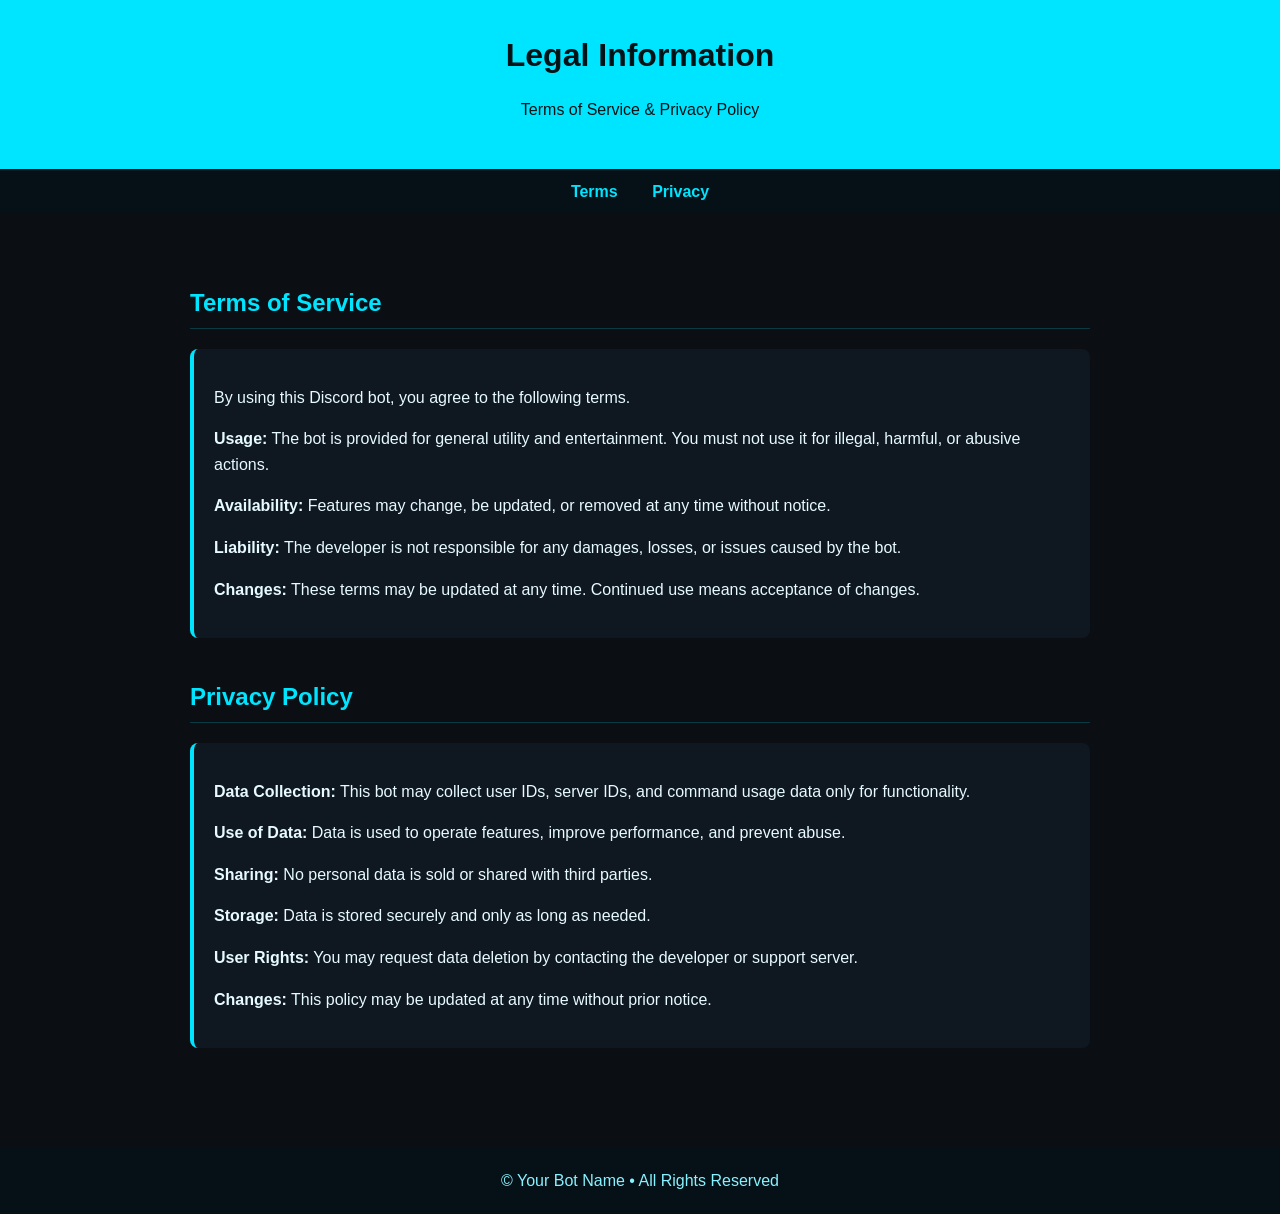
==== index.html @ 65146b90 "Add files via upload" ====
<!DOCTYPE html>
<html lang="en">
<head>
  <meta charset="UTF-8">
  <title>Legal - Terms & Privacy</title>
  <meta name="viewport" content="width=device-width, initial-scale=1.0">

  <style>
    body {
      margin: 0;
      font-family: Arial, sans-serif;
      background: #0b0f14;
      color: #e6faff;
      line-height: 1.6;
    }

    header {
      background: #00e5ff;
      color: #001418;
      padding: 30px 20px;
      text-align: center;
    }

    header h1 {
      margin: 0;
      font-size: 32px;
    }

    nav {
      background: #061017;
      padding: 10px;
      text-align: center;
      position: sticky;
      top: 0;
    }

    nav a {
      color: #00e5ff;
      margin: 0 15px;
      text-decoration: none;
      font-weight: bold;
    }

    nav a:hover {
      color: white;
    }

    .container {
      max-width: 900px;
      margin: auto;
      padding: 30px 20px;
    }

    h2 {
      color: #00e5ff;
      border-bottom: 1px solid #00e5ff33;
      padding-bottom: 5px;
      margin-top: 40px;
    }

    section {
      margin-bottom: 30px;
    }

    footer {
      text-align: center;
      padding: 20px;
      background: #061017;
      color: #88f3ff;
      margin-top: 40px;
    }

    .card {
      background: #0f1720;
      padding: 20px;
      border-left: 4px solid #00e5ff;
      border-radius: 8px;
    }
  </style>
</head>

<body>

<header>
  <h1>Legal Information</h1>
  <p>Terms of Service & Privacy Policy</p>
</header>

<nav>
  <a href="#terms">Terms</a>
  <a href="#privacy">Privacy</a>
</nav>

<div class="container">

  <section id="terms">
    <h2>Terms of Service</h2>
    <div class="card">
      <p>By using this Discord bot, you agree to the following terms.</p>

      <p><strong>Usage:</strong> The bot is provided for general utility and entertainment. You must not use it for illegal, harmful, or abusive actions.</p>

      <p><strong>Availability:</strong> Features may change, be updated, or removed at any time without notice.</p>

      <p><strong>Liability:</strong> The developer is not responsible for any damages, losses, or issues caused by the bot.</p>

      <p><strong>Changes:</strong> These terms may be updated at any time. Continued use means acceptance of changes.</p>
    </div>
  </section>

  <section id="privacy">
    <h2>Privacy Policy</h2>
    <div class="card">
      <p><strong>Data Collection:</strong> This bot may collect user IDs, server IDs, and command usage data only for functionality.</p>

      <p><strong>Use of Data:</strong> Data is used to operate features, improve performance, and prevent abuse.</p>

      <p><strong>Sharing:</strong> No personal data is sold or shared with third parties.</p>

      <p><strong>Storage:</strong> Data is stored securely and only as long as needed.</p>

      <p><strong>User Rights:</strong> You may request data deletion by contacting the developer or support server.</p>

      <p><strong>Changes:</strong> This policy may be updated at any time without prior notice.</p>
    </div>
  </section>

</div>

<footer>
  © Your Bot Name • All Rights Reserved
</footer>

</body>
</html>
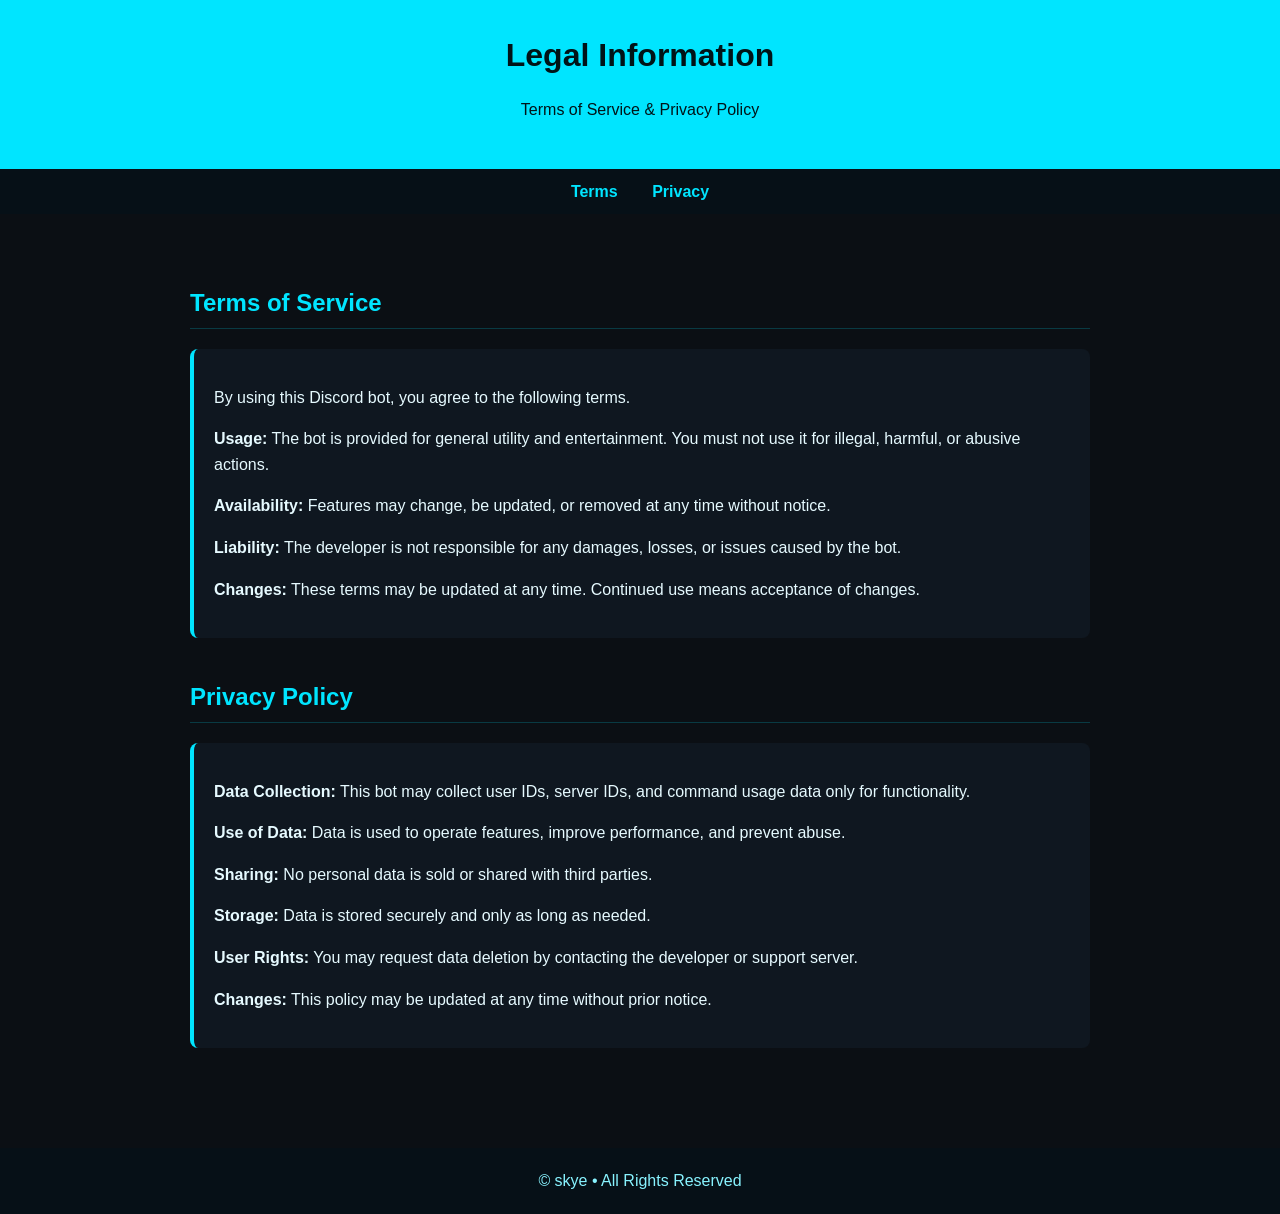
==== commit 5107f71e: "Update index.html" ====
--- a/index.html
+++ b/index.html
@@ -128,8 +128,8 @@
 </div>
 
 <footer>
-  © Your Bot Name • All Rights Reserved
+  © skye • All Rights Reserved
 </footer>
 
 </body>
-</html>+</html>
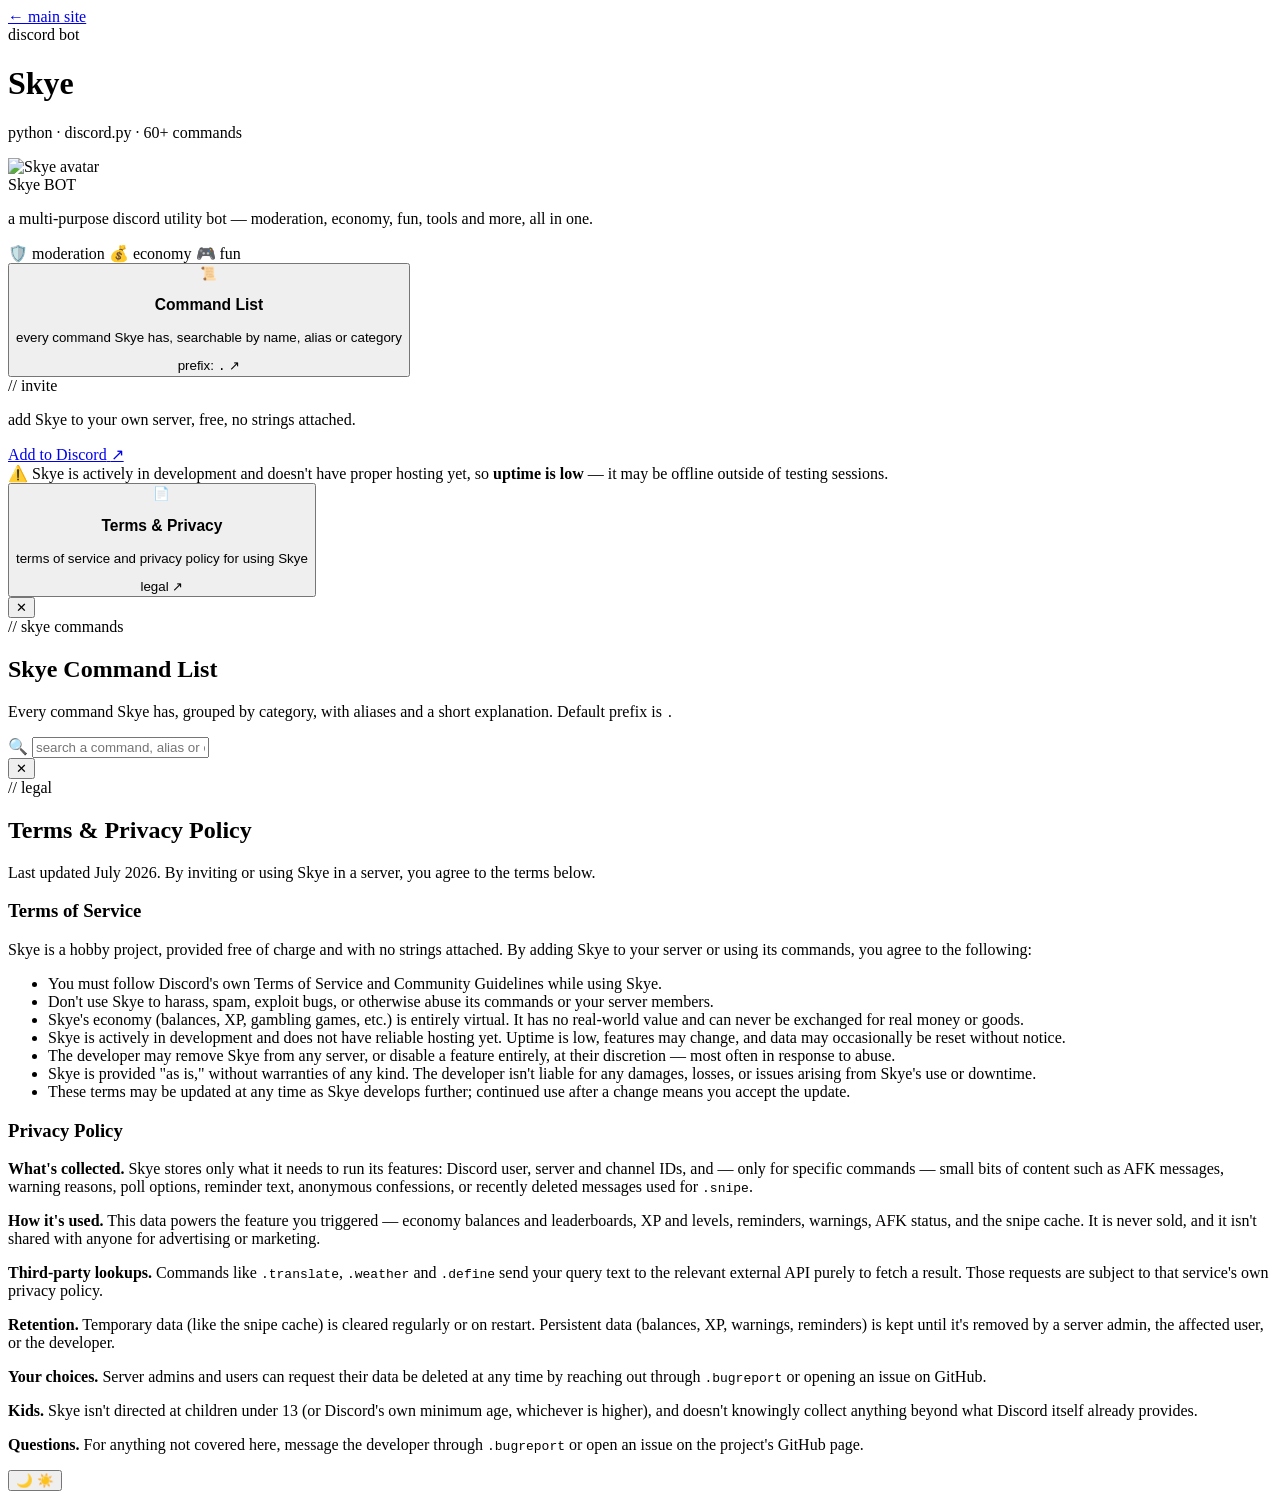
==== commit 3f5c197c: "Update index.html" ====
--- a/index.html
+++ b/index.html
@@ -1,135 +1,193 @@
 <!DOCTYPE html>
 <html lang="en">
 <head>
-  <meta charset="UTF-8">
-  <title>Legal - Terms & Privacy</title>
-  <meta name="viewport" content="width=device-width, initial-scale=1.0">
+  <meta charset="UTF-8" />
+  <meta name="viewport" content="width=device-width, initial-scale=1.0" />
+  <title>Skye — Discord Bot</title>
+  <meta name="description" content="Skye, a discord.py utility bot with 60+ commands." />
+  <link rel="icon" type="image/x-icon" href="assets/favicon.ico" />
+  <link rel="preconnect" href="https://fonts.googleapis.com" />
+  <link rel="preconnect" href="https://fonts.gstatic.com" crossorigin />
+  <link href="https://fonts.googleapis.com/css2?family=Inter:wght@300;400;500;600;700&family=Fira+Code:wght@400;500&display=swap" rel="stylesheet" />
+  <link rel="stylesheet" href="style.css?v=2" />
+  <script>
+    (function () {
+      var saved = localStorage.getItem('jdkcube-theme');
+      if (saved === 'light') document.documentElement.setAttribute('data-theme', 'light');
+    })();
+  </script>
+</head>
+<body class="dashboard-body skye-body">
 
-  <style>
-    body {
-      margin: 0;
-      font-family: Arial, sans-serif;
-      background: #0b0f14;
-      color: #e6faff;
-      line-height: 1.6;
-    }
+  <div class="dash-bg-grid"></div>
+  <div class="dash-glow"></div>
 
-    header {
-      background: #00e5ff;
-      color: #001418;
-      padding: 30px 20px;
-      text-align: center;
-    }
+  <main class="dashboard skye-dashboard">
 
-    header h1 {
-      margin: 0;
-      font-size: 32px;
-    }
+    <a class="skye-back" href="https://judokacube.github.io">← main site</a>
 
-    nav {
-      background: #061017;
-      padding: 10px;
-      text-align: center;
-      position: sticky;
-      top: 0;
-    }
+    <header class="dash-hero fade-in">
+      <span class="dash-eyebrow">discord bot</span>
+      <h1 class="dash-title">Skye</h1>
+      <p class="dash-desc">python · discord.py · 60+ commands</p>
+    </header>
 
-    nav a {
-      color: #00e5ff;
-      margin: 0 15px;
-      text-decoration: none;
-      font-weight: bold;
-    }
+    <div class="skye-tile-grid">
 
-    nav a:hover {
-      color: white;
-    }
+      <!-- COMMAND LIST TILE -->
+      <!-- BOT MINI PROFILE TILE -->
+      <section class="tile skye-tile-profile" aria-label="Skye bot profile">
+        <div class="tile-spotlight" aria-hidden="true"></div>
 
-    .container {
-      max-width: 900px;
-      margin: auto;
-      padding: 30px 20px;
-    }
+        <div class="skye-profile-banner"></div>
 
-    h2 {
-      color: #00e5ff;
-      border-bottom: 1px solid #00e5ff33;
-      padding-bottom: 5px;
-      margin-top: 40px;
-    }
+        <div class="skye-profile-avatar-row">
+          <div class="skye-profile-avatar-wrap">
+            <div class="skye-profile-avatar">
+              <img src="assets/skyepfp.jpeg" alt="Skye avatar" class="skye-profile-avatar-img" />
+            </div>
+            <span class="skye-profile-status" title="uptime is low — usually offline"></span>
+          </div>
+        </div>
 
-    section {
-      margin-bottom: 30px;
-    }
+        <div class="skye-profile-body">
+          <div class="skye-profile-names">
+            <span class="skye-profile-name">Skye</span>
+            <span class="skye-profile-tag">BOT</span>
+          </div>
+          <p class="skye-profile-bio">a multi-purpose discord utility bot — moderation, economy, fun, tools and more, all in one.</p>
+          <div class="skye-profile-chips">
+            <span class="skye-profile-chip">🛡️ moderation</span>
+            <span class="skye-profile-chip">💰 economy</span>
+            <span class="skye-profile-chip">🎮 fun</span>
+          </div>
+        </div>
+      </section>
 
-    footer {
-      text-align: center;
-      padding: 20px;
-      background: #061017;
-      color: #88f3ff;
-      margin-top: 40px;
-    }
+      <!-- COMMAND LIST TILE -->
+      <button class="tile skye-tile-commands" id="openCommands" aria-haspopup="dialog">
+        <div class="tile-spotlight" aria-hidden="true"></div>
+        <div class="skye-commands-icon">📜</div>
+        <h3 class="skye-commands-title">Command List</h3>
+        <p class="skye-commands-desc">every command Skye has, searchable by name, alias or category</p>
+        <span class="skye-commands-badge">prefix: <code>.</code></span>
+        <span class="tile-launch-arrow skye-commands-arrow">↗</span>
+      </button>
 
-    .card {
-      background: #0f1720;
-      padding: 20px;
-      border-left: 4px solid #00e5ff;
-      border-radius: 8px;
-    }
-  </style>
-</head>
+      <!-- INVITE TILE -->
+      <section class="tile skye-tile-invite" aria-label="Invite Skye to your server">
+        <div class="tile-spotlight" aria-hidden="true"></div>
 
-<body>
+        <div class="tile-head">
+          <span class="tile-label">// invite</span>
+        </div>
 
-<header>
-  <h1>Legal Information</h1>
-  <p>Terms of Service & Privacy Policy</p>
-</header>
+        <p class="skye-invite-text">add Skye to your own server, free, no strings attached.</p>
 
-<nav>
-  <a href="#terms">Terms</a>
-  <a href="#privacy">Privacy</a>
-</nav>
+        <a
+          class="skye-invite-btn"
+          href="https://discord.com/oauth2/authorize?client_id=1513500353658617926&permissions=8&integration_type=0&scope=bot+applications.commands"
+          target="_blank"
+          rel="noopener noreferrer"
+        >
+          <span>Add to Discord</span>
+          <span class="skye-invite-btn-arrow">↗</span>
+        </a>
 
-<div class="container">
+        <div class="skye-disclaimer">
+          ⚠️ Skye is actively in development and doesn't have proper hosting yet, so <b>uptime is low</b> — it may be offline outside of testing sessions.
+        </div>
+      </section>
 
-  <section id="terms">
-    <h2>Terms of Service</h2>
-    <div class="card">
-      <p>By using this Discord bot, you agree to the following terms.</p>
+      <!-- TERMS & PRIVACY TILE -->
+      <button class="tile skye-tile-terms" id="openTerms" aria-haspopup="dialog">
+        <div class="tile-spotlight" aria-hidden="true"></div>
+        <div class="skye-commands-icon">📄</div>
+        <h3 class="skye-commands-title">Terms &amp; Privacy</h3>
+        <p class="skye-commands-desc">terms of service and privacy policy for using Skye</p>
+        <span class="skye-commands-badge">legal</span>
+        <span class="tile-launch-arrow skye-commands-arrow">↗</span>
+      </button>
 
-      <p><strong>Usage:</strong> The bot is provided for general utility and entertainment. You must not use it for illegal, harmful, or abusive actions.</p>
+    </div>
+  </main>
 
-      <p><strong>Availability:</strong> Features may change, be updated, or removed at any time without notice.</p>
+  <!-- ░░ COMMANDS MODAL ░░ -->
+  <div class="modal-overlay" id="commandsModal" role="dialog" aria-modal="true" aria-label="Skye command list">
+    <div class="modal-box book-modal-box">
+      <button class="modal-close" id="closeCommands" aria-label="Close command list">✕</button>
 
-      <p><strong>Liability:</strong> The developer is not responsible for any damages, losses, or issues caused by the bot.</p>
+      <div class="book-modal-card">
+        <div class="book-modal-label">// skye commands</div>
+        <h2 class="book-modal-title">Skye Command List</h2>
+        <p class="book-modal-sub">Every command Skye has, grouped by category, with aliases and a short explanation. Default prefix is <code>.</code></p>
 
-      <p><strong>Changes:</strong> These terms may be updated at any time. Continued use means acceptance of changes.</p>
+        <div class="book-search-row">
+          <span class="book-search-icon">🔍</span>
+          <input
+            type="text"
+            id="commandsSearch"
+            class="book-search-input"
+            placeholder="search a command, alias or category…"
+            autocomplete="off"
+            spellcheck="false"
+          />
+          <span class="book-search-count" id="commandsCount"></span>
+        </div>
+
+        <div class="book-list" id="commandsList"></div>
+      </div>
     </div>
-  </section>
+  </div>
 
-  <section id="privacy">
-    <h2>Privacy Policy</h2>
-    <div class="card">
-      <p><strong>Data Collection:</strong> This bot may collect user IDs, server IDs, and command usage data only for functionality.</p>
+  <!-- ░░ TERMS & PRIVACY MODAL ░░ -->
+  <div class="modal-overlay" id="termsModal" role="dialog" aria-modal="true" aria-label="Terms of service and privacy policy">
+    <div class="modal-box book-modal-box">
+      <button class="modal-close" id="closeTerms" aria-label="Close terms and privacy">✕</button>
 
-      <p><strong>Use of Data:</strong> Data is used to operate features, improve performance, and prevent abuse.</p>
+      <div class="book-modal-card skye-legal-card">
+        <div class="book-modal-label">// legal</div>
+        <h2 class="book-modal-title">Terms &amp; Privacy Policy</h2>
+        <p class="book-modal-sub">Last updated July 2026. By inviting or using Skye in a server, you agree to the terms below.</p>
 
-      <p><strong>Sharing:</strong> No personal data is sold or shared with third parties.</p>
+        <div class="skye-legal-scroll">
 
-      <p><strong>Storage:</strong> Data is stored securely and only as long as needed.</p>
+          <section class="skye-legal-section">
+            <h3>Terms of Service</h3>
+            <p>Skye is a hobby project, provided free of charge and with no strings attached. By adding Skye to your server or using its commands, you agree to the following:</p>
+            <ul>
+              <li>You must follow Discord's own Terms of Service and Community Guidelines while using Skye.</li>
+              <li>Don't use Skye to harass, spam, exploit bugs, or otherwise abuse its commands or your server members.</li>
+              <li>Skye's economy (balances, XP, gambling games, etc.) is entirely virtual. It has no real-world value and can never be exchanged for real money or goods.</li>
+              <li>Skye is actively in development and does not have reliable hosting yet. Uptime is low, features may change, and data may occasionally be reset without notice.</li>
+              <li>The developer may remove Skye from any server, or disable a feature entirely, at their discretion — most often in response to abuse.</li>
+              <li>Skye is provided "as is," without warranties of any kind. The developer isn't liable for any damages, losses, or issues arising from Skye's use or downtime.</li>
+              <li>These terms may be updated at any time as Skye develops further; continued use after a change means you accept the update.</li>
+            </ul>
+          </section>
 
-      <p><strong>User Rights:</strong> You may request data deletion by contacting the developer or support server.</p>
+          <section class="skye-legal-section">
+            <h3>Privacy Policy</h3>
+            <p><b>What's collected.</b> Skye stores only what it needs to run its features: Discord user, server and channel IDs, and — only for specific commands — small bits of content such as AFK messages, warning reasons, poll options, reminder text, anonymous confessions, or recently deleted messages used for <code>.snipe</code>.</p>
+            <p><b>How it's used.</b> This data powers the feature you triggered — economy balances and leaderboards, XP and levels, reminders, warnings, AFK status, and the snipe cache. It is never sold, and it isn't shared with anyone for advertising or marketing.</p>
+            <p><b>Third-party lookups.</b> Commands like <code>.translate</code>, <code>.weather</code> and <code>.define</code> send your query text to the relevant external API purely to fetch a result. Those requests are subject to that service's own privacy policy.</p>
+            <p><b>Retention.</b> Temporary data (like the snipe cache) is cleared regularly or on restart. Persistent data (balances, XP, warnings, reminders) is kept until it's removed by a server admin, the affected user, or the developer.</p>
+            <p><b>Your choices.</b> Server admins and users can request their data be deleted at any time by reaching out through <code>.bugreport</code> or opening an issue on GitHub.</p>
+            <p><b>Kids.</b> Skye isn't directed at children under 13 (or Discord's own minimum age, whichever is higher), and doesn't knowingly collect anything beyond what Discord itself already provides.</p>
+            <p><b>Questions.</b> For anything not covered here, message the developer through <code>.bugreport</code> or open an issue on the project's GitHub page.</p>
+          </section>
 
-      <p><strong>Changes:</strong> This policy may be updated at any time without prior notice.</p>
+        </div>
+      </div>
     </div>
-  </section>
+  </div>
 
-</div>
+  <!-- ░░ THEME TOGGLE ░░ -->
+  <button class="theme-toggle" id="themeToggle" aria-label="Toggle light / dark mode">
+    <span class="theme-icon theme-icon-moon">🌙</span>
+    <span class="theme-icon theme-icon-sun">☀️</span>
+  </button>
 
-<footer>
-  © skye • All Rights Reserved
-</footer>
-
+  <script src="script.js?v=2"></script>
 </body>
 </html>
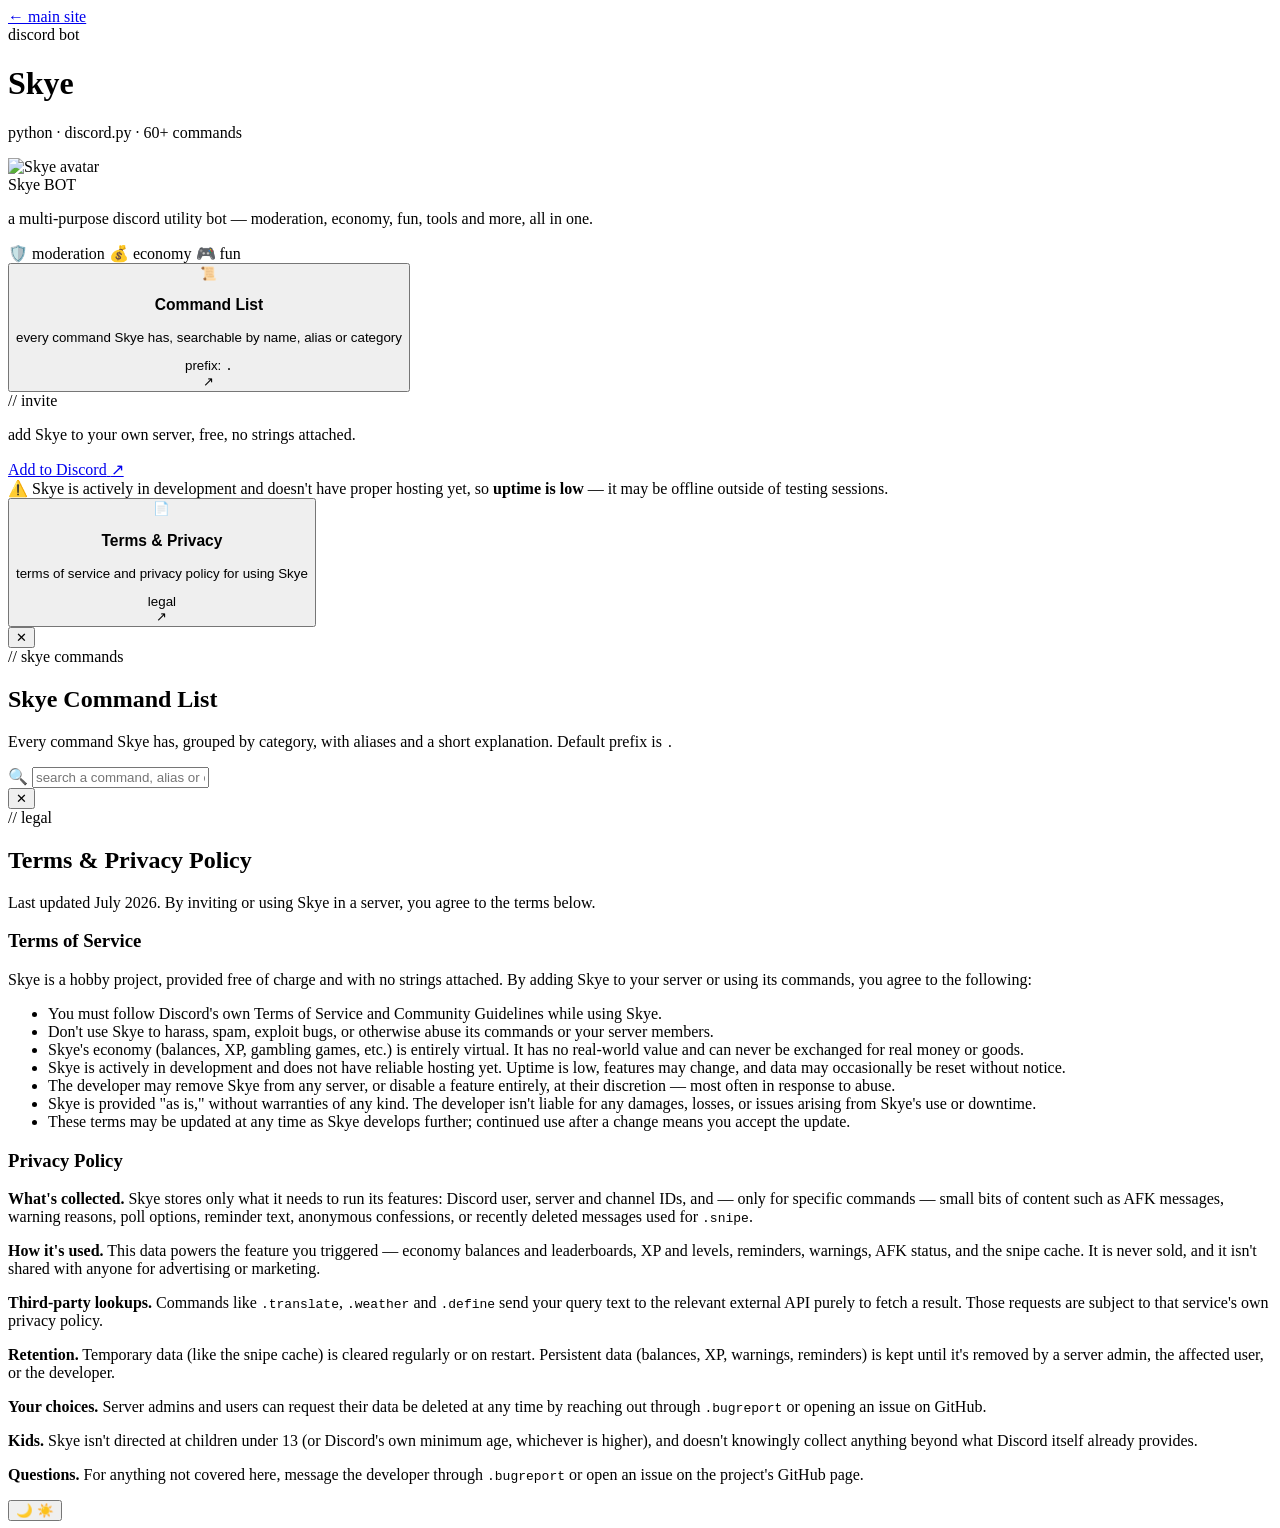
==== commit d67fea2d: "Update index.html" ====
--- a/index.html
+++ b/index.html
@@ -68,9 +68,11 @@
       <button class="tile skye-tile-commands" id="openCommands" aria-haspopup="dialog">
         <div class="tile-spotlight" aria-hidden="true"></div>
         <div class="skye-commands-icon">📜</div>
-        <h3 class="skye-commands-title">Command List</h3>
-        <p class="skye-commands-desc">every command Skye has, searchable by name, alias or category</p>
-        <span class="skye-commands-badge">prefix: <code>.</code></span>
+        <div class="skye-commands-text">
+          <h3 class="skye-commands-title">Command List</h3>
+          <p class="skye-commands-desc">every command Skye has, searchable by name, alias or category</p>
+          <span class="skye-commands-badge">prefix: <code>.</code></span>
+        </div>
         <span class="tile-launch-arrow skye-commands-arrow">↗</span>
       </button>
 
@@ -103,9 +105,11 @@
       <button class="tile skye-tile-terms" id="openTerms" aria-haspopup="dialog">
         <div class="tile-spotlight" aria-hidden="true"></div>
         <div class="skye-commands-icon">📄</div>
-        <h3 class="skye-commands-title">Terms &amp; Privacy</h3>
-        <p class="skye-commands-desc">terms of service and privacy policy for using Skye</p>
-        <span class="skye-commands-badge">legal</span>
+        <div class="skye-commands-text">
+          <h3 class="skye-commands-title">Terms &amp; Privacy</h3>
+          <p class="skye-commands-desc">terms of service and privacy policy for using Skye</p>
+          <span class="skye-commands-badge">legal</span>
+        </div>
         <span class="tile-launch-arrow skye-commands-arrow">↗</span>
       </button>
 
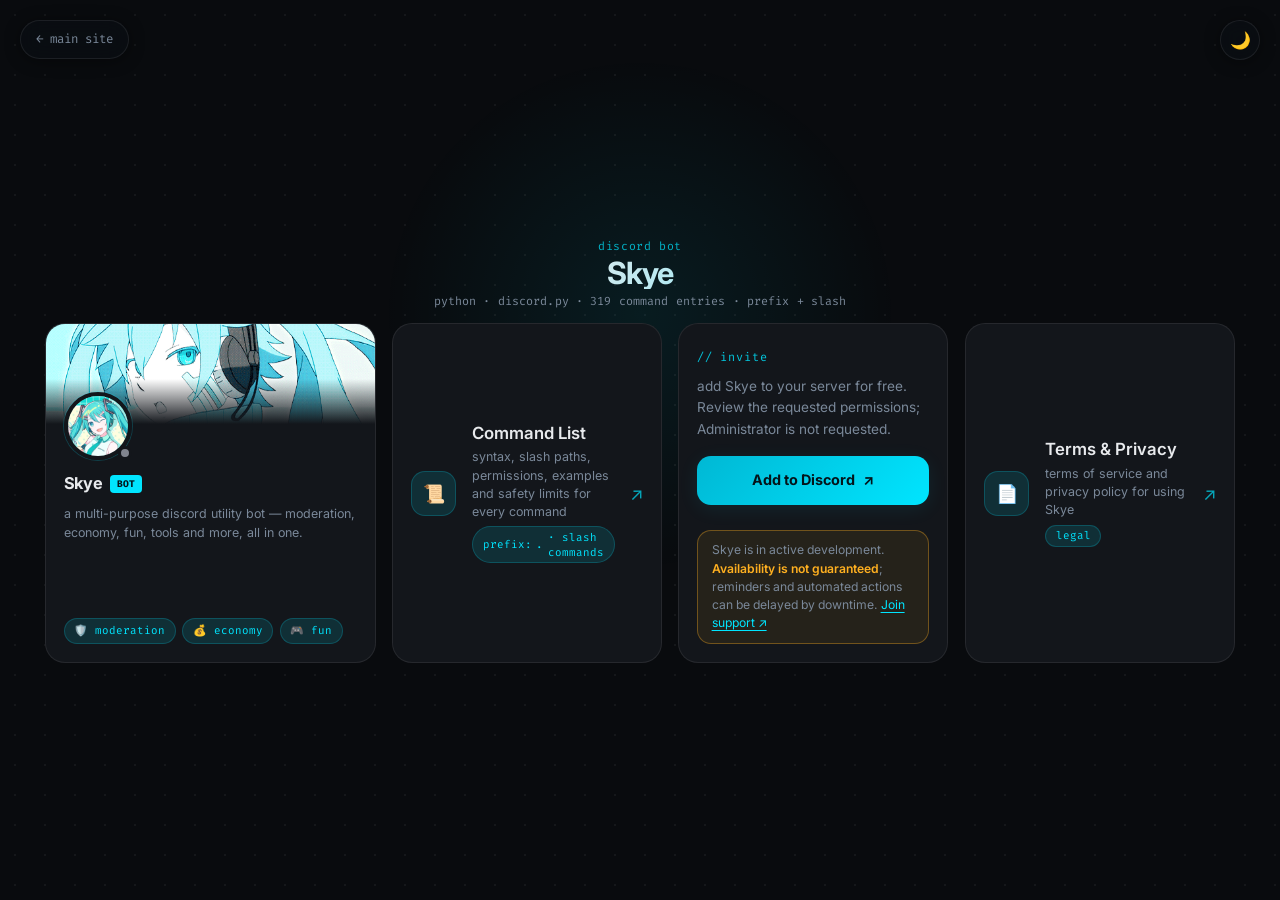
==== commit b5f41642: "skye 2.0" ====
--- a/index.html
+++ b/index.html
@@ -4,16 +4,18 @@
   <meta charset="UTF-8" />
   <meta name="viewport" content="width=device-width, initial-scale=1.0" />
   <title>Skye — Discord Bot</title>
-  <meta name="description" content="Skye, a discord.py utility bot with 60+ commands." />
+  <meta name="description" content="Skye Discord bot: 319 command entries, complete prefix and slash documentation, setup guides, terms and privacy." />
   <link rel="icon" type="image/x-icon" href="assets/favicon.ico" />
   <link rel="preconnect" href="https://fonts.googleapis.com" />
   <link rel="preconnect" href="https://fonts.gstatic.com" crossorigin />
   <link href="https://fonts.googleapis.com/css2?family=Inter:wght@300;400;500;600;700&family=Fira+Code:wght@400;500&display=swap" rel="stylesheet" />
-  <link rel="stylesheet" href="style.css?v=2" />
+  <link rel="stylesheet" href="style.css?v=3" />
   <script>
     (function () {
-      var saved = localStorage.getItem('jdkcube-theme');
-      if (saved === 'light') document.documentElement.setAttribute('data-theme', 'light');
+      try {
+        var saved = localStorage.getItem('jdkcube-theme');
+        if (saved === 'light') document.documentElement.setAttribute('data-theme', 'light');
+      } catch (_) { /* Storage can be disabled; the default theme still works. */ }
     })();
   </script>
 </head>
@@ -29,7 +31,7 @@
     <header class="dash-hero fade-in">
       <span class="dash-eyebrow">discord bot</span>
       <h1 class="dash-title">Skye</h1>
-      <p class="dash-desc">python · discord.py · 60+ commands</p>
+      <p class="dash-desc">python · discord.py · 319 command entries · prefix + slash</p>
     </header>
 
     <div class="skye-tile-grid">
@@ -46,7 +48,7 @@
             <div class="skye-profile-avatar">
               <img src="assets/skyepfp.jpeg" alt="Skye avatar" class="skye-profile-avatar-img" />
             </div>
-            <span class="skye-profile-status" title="uptime is low — usually offline"></span>
+            <span class="skye-profile-status" title="Availability varies — this is not a live status indicator"></span>
           </div>
         </div>
 
@@ -70,8 +72,8 @@
         <div class="skye-commands-icon">📜</div>
         <div class="skye-commands-text">
           <h3 class="skye-commands-title">Command List</h3>
-          <p class="skye-commands-desc">every command Skye has, searchable by name, alias or category</p>
-          <span class="skye-commands-badge">prefix: <code>.</code></span>
+          <p class="skye-commands-desc">syntax, slash paths, permissions, examples and safety limits for every command</p>
+          <span class="skye-commands-badge">prefix: <code>.</code> · slash commands</span>
         </div>
         <span class="tile-launch-arrow skye-commands-arrow">↗</span>
       </button>
@@ -84,11 +86,11 @@
           <span class="tile-label">// invite</span>
         </div>
 
-        <p class="skye-invite-text">add Skye to your own server, free, no strings attached.</p>
+        <p class="skye-invite-text">add Skye to your server for free. Review the requested permissions; Administrator is not requested.</p>
 
         <a
           class="skye-invite-btn"
-          href="https://discord.com/oauth2/authorize?client_id=1513500353658617926&permissions=8&integration_type=0&scope=bot+applications.commands"
+          href="https://discord.com/oauth2/authorize?client_id=1513500353658617926&permissions=1099867221206&integration_type=0&scope=bot+applications.commands"
           target="_blank"
           rel="noopener noreferrer"
         >
@@ -97,7 +99,7 @@
         </a>
 
         <div class="skye-disclaimer">
-          ⚠️ Skye is actively in development and doesn't have proper hosting yet, so <b>uptime is low</b> — it may be offline outside of testing sessions.
+          Skye is in active development. <b>Availability is not guaranteed</b>; reminders and automated actions can be delayed by downtime. <a href="https://discord.gg/9nbMfAznsJ" target="_blank" rel="noopener noreferrer">Join support ↗</a>
         </div>
       </section>
 
@@ -117,14 +119,14 @@
   </main>
 
   <!-- ░░ COMMANDS MODAL ░░ -->
-  <div class="modal-overlay" id="commandsModal" role="dialog" aria-modal="true" aria-label="Skye command list">
+  <div class="modal-overlay" id="commandsModal" aria-hidden="true" inert role="dialog" aria-modal="true" aria-labelledby="commandsTitle">
     <div class="modal-box book-modal-box">
       <button class="modal-close" id="closeCommands" aria-label="Close command list">✕</button>
 
       <div class="book-modal-card">
         <div class="book-modal-label">// skye commands</div>
-        <h2 class="book-modal-title">Skye Command List</h2>
-        <p class="book-modal-sub">Every command Skye has, grouped by category, with aliases and a short explanation. Default prefix is <code>.</code></p>
+        <h2 class="book-modal-title" id="commandsTitle">Skye Command Reference</h2>
+        <p class="book-modal-sub">319 command entries, including group overviews and the operator-only shutdown command. Default prefix: <code>.</code>. Updated 3 October 2026.</p>
 
         <div class="book-search-row">
           <span class="book-search-icon">🔍</span>
@@ -132,66 +134,135 @@
             type="text"
             id="commandsSearch"
             class="book-search-input"
-            placeholder="search a command, alias or category…"
+            placeholder="search names, slash paths, permissions…"
+            aria-label="Search the command reference"
             autocomplete="off"
             spellcheck="false"
           />
-          <span class="book-search-count" id="commandsCount"></span>
-        </div>
-
-        <div class="book-list" id="commandsList"></div>
+          <span class="book-search-count" id="commandsCount" role="status" aria-live="polite" aria-atomic="true"></span>
+        </div>
+
+        <div class="docs-filter-row">
+          <div class="docs-filter-field"><label for="commandsCategory">Category</label>
+          <select id="commandsCategory"><option value="">All categories</option></select></div>
+          <div class="docs-filter-field"><label for="commandsSort">Sort by</label>
+          <select id="commandsSort">
+            <option value="name">Name: A–Z</option>
+            <option value="name-desc">Name: Z–A</option>
+            <option value="category">Category, then name</option>
+            <option value="access">Access requirements</option>
+            <option value="arguments">Fewest required arguments</option>
+          </select></div>
+          <button type="button" id="commandsClear" class="docs-small-button">Clear</button>
+        </div>
+        <div class="book-list" id="commandsList" aria-label="Command results"></div>
+        <nav class="docs-nav" aria-label="Documentation links"><a href="#guide">Getting started</a><a href="https://discord.gg/9nbMfAznsJ" target="_blank" rel="noopener noreferrer">Support ↗</a></nav>
       </div>
     </div>
   </div>
 
   <!-- ░░ TERMS & PRIVACY MODAL ░░ -->
-  <div class="modal-overlay" id="termsModal" role="dialog" aria-modal="true" aria-label="Terms of service and privacy policy">
+  <div class="modal-overlay" id="termsModal" aria-hidden="true" inert role="dialog" aria-modal="true" aria-labelledby="termsTitle">
     <div class="modal-box book-modal-box">
       <button class="modal-close" id="closeTerms" aria-label="Close terms and privacy">✕</button>
 
       <div class="book-modal-card skye-legal-card">
         <div class="book-modal-label">// legal</div>
-        <h2 class="book-modal-title">Terms &amp; Privacy Policy</h2>
-        <p class="book-modal-sub">Last updated July 2026. By inviting or using Skye in a server, you agree to the terms below.</p>
-
+        <h2 class="book-modal-title" id="termsTitle" tabindex="-1">Terms &amp; Privacy Policy</h2>
+        <p class="book-modal-sub">Updated 3 October 2026. Operated by judokacube. Privacy requests: join support and open a ticket.</p>
+        <nav class="docs-nav" aria-label="Policy sections"><a href="#terms">Terms of Service</a><a href="#privacy">Privacy Policy</a><a href="policies.html">Open full page ↗</a></nav>
         <div class="skye-legal-scroll">
-
-          <section class="skye-legal-section">
-            <h3>Terms of Service</h3>
-            <p>Skye is a hobby project, provided free of charge and with no strings attached. By adding Skye to your server or using its commands, you agree to the following:</p>
-            <ul>
-              <li>You must follow Discord's own Terms of Service and Community Guidelines while using Skye.</li>
-              <li>Don't use Skye to harass, spam, exploit bugs, or otherwise abuse its commands or your server members.</li>
-              <li>Skye's economy (balances, XP, gambling games, etc.) is entirely virtual. It has no real-world value and can never be exchanged for real money or goods.</li>
-              <li>Skye is actively in development and does not have reliable hosting yet. Uptime is low, features may change, and data may occasionally be reset without notice.</li>
-              <li>The developer may remove Skye from any server, or disable a feature entirely, at their discretion — most often in response to abuse.</li>
-              <li>Skye is provided "as is," without warranties of any kind. The developer isn't liable for any damages, losses, or issues arising from Skye's use or downtime.</li>
-              <li>These terms may be updated at any time as Skye develops further; continued use after a change means you accept the update.</li>
-            </ul>
-          </section>
-
-          <section class="skye-legal-section">
-            <h3>Privacy Policy</h3>
-            <p><b>What's collected.</b> Skye stores only what it needs to run its features: Discord user, server and channel IDs, and — only for specific commands — small bits of content such as AFK messages, warning reasons, poll options, reminder text, anonymous confessions, or recently deleted messages used for <code>.snipe</code>.</p>
-            <p><b>How it's used.</b> This data powers the feature you triggered — economy balances and leaderboards, XP and levels, reminders, warnings, AFK status, and the snipe cache. It is never sold, and it isn't shared with anyone for advertising or marketing.</p>
-            <p><b>Third-party lookups.</b> Commands like <code>.translate</code>, <code>.weather</code> and <code>.define</code> send your query text to the relevant external API purely to fetch a result. Those requests are subject to that service's own privacy policy.</p>
-            <p><b>Retention.</b> Temporary data (like the snipe cache) is cleared regularly or on restart. Persistent data (balances, XP, warnings, reminders) is kept until it's removed by a server admin, the affected user, or the developer.</p>
-            <p><b>Your choices.</b> Server admins and users can request their data be deleted at any time by reaching out through <code>.bugreport</code> or opening an issue on GitHub.</p>
-            <p><b>Kids.</b> Skye isn't directed at children under 13 (or Discord's own minimum age, whichever is higher), and doesn't knowingly collect anything beyond what Discord itself already provides.</p>
-            <p><b>Questions.</b> For anything not covered here, message the developer through <code>.bugreport</code> or open an issue on the project's GitHub page.</p>
-          </section>
+<section class="skye-legal-section" id="termsContent" tabindex="-1">
+  <h3>Terms of Service</h3>
+  <p><b>Effective and last updated: 3 October 2026.</b> These terms cover Skye, the Discord bot operated by judokacube, and this documentation website. Skye is an independent community project, not a Discord product or an emergency service.</p>
+  <h4>1. Using Skye</h4>
+  <p>By adding Skye to a server or using its features, you agree to these terms. If you do not agree, stop using the bot and, if you administer the server, remove it. The privacy policy below explains data handling; accepting these terms does not replace any consent required by law.</p>
+  <p>You must meet Discord’s minimum age requirement, including any higher minimum in your country, and follow <a href="https://discord.com/terms" target="_blank" rel="noopener noreferrer">Discord’s Terms of Service</a> and <a href="https://discord.com/guidelines" target="_blank" rel="noopener noreferrer">Community Guidelines</a>. If local law requires a parent or guardian’s permission, obtain it before using Skye.</p>
+  <h4>2. Server administration and permissions</h4>
+  <p>Only install or configure Skye where you are authorized to do so. Server administrators choose enabled modules, channels, roles and moderation rules, and are responsible for informing members about relevant features. Grant only the permissions needed for the features you use. The invite does not request Administrator; additional capabilities may require specific permissions or Discord server features.</p>
+  <p>Check targets, settings and confirmation prompts before taking action. Deleting messages, channels, roles or webhooks can be irreversible. Moderation and anti-abuse tools depend on Discord permissions, role order, configuration and availability. They do not guarantee prevention of raids, unauthorized changes, lost data or false positives, and they are not a backup service.</p>
+  <h4>3. Acceptable use</h4>
+  <ul>
+    <li>Do not use Skye for harassment, spam, discrimination, doxxing, impersonation, illegal activity or unauthorized access.</li>
+    <li>Do not exploit vulnerabilities, bypass permissions or rate limits, manipulate virtual balances through abuse, or deliberately disrupt the bot or other servers.</li>
+    <li>Do not submit passwords, access tokens, financial details, health information or other sensitive personal information through commands, confessions or third-party lookups.</li>
+    <li>Only submit text, images and other material you are entitled to use. Respect other people’s privacy and intellectual property.</li>
+    <li>Report suspected vulnerabilities privately by <a href="https://discord.gg/9nbMfAznsJ" target="_blank" rel="noopener noreferrer">joining support and opening a ticket</a>. Do not test destructive behaviour on servers without permission or post secrets in public reports.</li>
+  </ul>
+  <h4>4. Community content and virtual games</h4>
+  <p>You retain your rights in submitted content. You allow Skye to process and display it as needed for the feature you request—for example, posting an announcement, translating text, delivering a reminder or forwarding a bug report. You are responsible for your submissions.</p>
+  <p>Confessions are anonymous to ordinary readers, not to the operator: author IDs are retained for abuse investigations. Prefix command text may be visible before a deletion completes. Do not use confessions as a secure or confidential reporting channel.</p>
+  <p>Coins, XP and casino-style games are entertainment only. Virtual balances are server-specific, have no cash value, and cannot be purchased, redeemed or exchanged for money or goods through Skye. Skye does not accept real-money wagers. Do not use its virtual games to facilitate real-money gambling.</p>
+  <p>Giveaway hosts are responsible for eligibility, prizes, lawful operation and prize delivery. Skye only manages entries and winner selection; it does not sponsor or guarantee a giveaway.</p>
+  <h4>5. Availability, changes and suspension</h4>
+  <p>Skye is provided free of charge and is under active development. There is no uptime or support-response guarantee. Maintenance, errors, hosting interruptions, Discord changes and third-party outages may delay commands, reminders or temporary moderation expiry. Features and limits may change or be discontinued.</p>
+  <p>We may restrict access, disable features or remove Skye from a server to address abuse, security, legal requirements or operational needs. We will provide notice where practical, but urgent protective action may occur first. Stored data may be lost through failures; do not rely on Skye as your only record.</p>
+  <h4>6. Responsibility and your legal rights</h4>
+  <p>To the extent permitted by applicable law, Skye is provided as available, without a promise that it will be uninterrupted, error-free or suitable for a particular purpose. To that same extent, the operator is not responsible for indirect or consequential loss arising from use, downtime or third-party failures.</p>
+  <p>Nothing in these terms excludes or limits rights, warranties or liability that cannot lawfully be excluded or limited, including applicable consumer rights. Server administrators and Discord retain their own responsibilities; these terms do not replace their rules.</p>
+  <h4>7. Changes and contact</h4>
+  <p>Updates will be posted here with a revised date. Material changes will be announced through support where practical, and any notice or consent required by applicable law will be respected. If you no longer agree, stop using Skye. Questions, abuse reports and disputes should be raised by <a href="https://discord.gg/9nbMfAznsJ" target="_blank" rel="noopener noreferrer">joining the support server and opening a ticket</a> for judokacube.</p>
+</section>
+<section class="skye-legal-section" id="privacyContent" tabindex="-1">
+  <h3>Privacy Policy</h3>
+  <p><b>Effective and last updated: 3 October 2026.</b> This policy covers data handled by the Skye bot and this website. The operator is judokacube. For privacy questions, access, correction or deletion requests, <a href="https://discord.gg/9nbMfAznsJ" target="_blank" rel="noopener noreferrer">join the support server and open a ticket</a>. Do not post personal information in a public support channel.</p>
+  <h4>1. What the bot receives</h4>
+  <p>Discord supplies information the bot is allowed to access: user, server, channel, message and role IDs; usernames and display names; avatars; membership and role information; command arguments and interactions; messages in accessible channels; and relevant server events. Presence data is available only when the operator enables Discord’s presence intent. The bot does not record voice audio.</p>
+  <p>Receiving an event does not mean all of its contents are permanently stored. Message content is processed to run commands and configured features such as filtering, counting, automatic responses, XP and AFK notices. The Discord client also maintains temporary in-memory caches. Skye cannot read arbitrary private conversations between other users.</p>
+  <h4>2. Data stored for features</h4>
+  <ul>
+    <li><b>Configuration and access:</b> server preferences, enabled modules, channel and role IDs, panel text, custom aliases/responses, security rules, exemptions, and saved permission states.</li>
+    <li><b>Tickets and voice rooms:</b> channel IDs, owner IDs, ticket panel/support-role references, temporary-room ownership and configuration. Ticket conversation content stays in Discord; Skye does not create a separate transcript archive.</li>
+    <li><b>Moderation and membership:</b> warnings with reasons, moderator IDs and timestamps; temporary-ban expiry records; moderation counters; and join, leave, nickname and role-change history. Membership history is recorded independently of whether optional event logging is enabled.</li>
+    <li><b>Community activity:</b> balances, reward cooldowns, XP, reminder text and due times, AFK reasons/timestamps, giveaway entries and winners, counting state, bump-reminder state, and booster-role ownership/sharing.</li>
+    <li><b>Confessions:</b> author ID, confession number and posted message ID for abuse investigation. The posted confession itself remains in Discord. The local record is not a promise of anonymity from the operator.</li>
+    <li><b>Bug reports:</b> report text, reporter ID, server context, report ID and timestamp. Reports may be forwarded to the operator’s Discord messages and a configured report channel, including channel context.</li>
+    <li><b>Deleted messages:</b> the snipe feature temporarily retains author information, a bounded content excerpt, deletion time and an attachment URL when present. Command messages are excluded from this cache.</li>
+  </ul>
+  <h4>3. Why data is used and who can see it</h4>
+  <p>Data is used to deliver requested or administrator-configured features, enforce permissions, operate moderation and anti-abuse controls, investigate reports, and maintain the service. We do not sell or license Discord user data, use it for advertising, or use message content to train AI models.</p>
+  <p>Command responses and feature output are often visible in their Discord channel. Examples include leaderboards, AFK notices, reminders and polls. Ticket participants, support staff and administrators may see ticket content. Authorized moderators can retrieve recent snipes or membership history. Event logging can send metadata and moderation/security information to configured channels; message edit/delete logs do not copy message bodies, and command messages are excluded.</p>
+  <p>The operator can access locally stored data and reports for operation and support. Discord processes bot interactions, messages and attachments under <a href="https://discord.com/privacy" target="_blank" rel="noopener noreferrer">its privacy policy</a>. Information may also be disclosed where required by law or necessary to address abuse, security incidents or the protection of legal rights.</p>
+  <p>Where data-protection law requires a legal basis, processing requested features is used to provide the service, and proportionate security, abuse prevention and support processing is based on legitimate interests. Legal obligations or consent may apply in specific circumstances. You may ask the operator about the basis relevant to your situation and exercise applicable rights below.</p>
+  <h4>4. Third-party requests</h4>
+  <ul>
+    <li><b>Translation:</b> text and language choices are sent to <a href="https://mymemory.translated.net/doc/usagelimits.php" target="_blank" rel="noopener noreferrer">MyMemory / Translated</a>. An operator-configured contact email may accompany requests. Do not translate confidential or sensitive text.</li>
+    <li><b>Weather:</b> a location query is sent to <a href="https://open-meteo.com/en/terms" target="_blank" rel="noopener noreferrer">Open-Meteo</a> for geocoding, followed by a weather request for the resulting coordinates.</li>
+    <li><b>Definitions:</b> the requested word is sent to <a href="https://dictionaryapi.dev/" target="_blank" rel="noopener noreferrer">Free Dictionary API</a>.</li>
+    <li><b>Reaction images:</b> an action category is requested from <a href="https://nekos.best/" target="_blank" rel="noopener noreferrer">nekos.best</a>; the lookup does not require sending the mentioned member’s ID. Discord may load the returned media.</li>
+    <li><b>Images:</b> uploaded images and supported Discord CDN links are downloaded and validated for the requested profile or server customization, then sent to Discord.</li>
+  </ul>
+  <p>These providers receive the request data and network metadata such as the bot host’s IP address. Their handling is governed by their own policies. Skye’s deletion of local data does not automatically delete information already processed by Discord or an external provider. Services may process data outside your country; their policies describe their arrangements.</p>
+  <h4>5. Retention and deletion</h4>
+  <p><b>Temporary memory:</b> snipe records are limited to 10 per channel, expire after one hour and are periodically removed; a bot restart clears them. Authorized moderators can clear a channel’s snipe cache. Short-lived game and rate-limit state expires, is pruned or is cleared on restart.</p>
+  <p><b>Bounded records:</b> the local database retains up to 100 bug reports and 200 confession-author mappings per server, and up to 25 membership-history events per user across at most 1,000 stored users per server. These are count limits, not guaranteed time-based deletion periods.</p>
+  <p><b>Persistent records:</b> configuration, balances, XP, warnings, ownership and similar state remain until the relevant feature removes or replaces them, an authorized user/admin uses an available removal command, or the operator handles a request. Reminders are removed after delivery/cancellation, or after their delivery-retry period expires. There is no universal automatic deletion period. Disabling a module or removing Skye from a server does not automatically erase its saved database records.</p>
+  <p><b>Discord copies:</b> bot responses, log messages, confession posts, reports and support tickets remain in Discord until deleted there under the relevant permissions and Discord’s handling. Clearing a local record does not erase screenshots, third-party copies or messages already posted. Diagnostic logs and any recovery copies are separate from feature records; ask support to include relevant operator-controlled copies in your request. We do not promise a backup-retention period that has not been established.</p>
+  <h4>6. Your choices and requests</h4>
+  <p>Use available feature controls to cancel reminders, remove your AFK status or stop participating. Server administrators can disable optional modules and remove the bot’s permissions or installation. For broader requests, <a href="https://discord.gg/9nbMfAznsJ" target="_blank" rel="noopener noreferrer">join support and make a ticket</a>.</p>
+  <p>In the ticket, say whether you want access, correction or deletion, provide your Discord user ID and relevant server ID(s), and describe the records involved. We may ask you to verify control of the account or your authority over server configuration. Never provide your password, bot token or account token. We will assess the request and respond without undue delay and within applicable legal deadlines; limited retention may be necessary for legal obligations, security or unresolved abuse reports, and we will explain any restriction.</p>
+  <p>Depending on applicable law, you may also have rights to portability, restriction, objection, withdrawal of consent where consent is used, and a complaint to your local data-protection authority. These rights are not all absolute. Server moderation disputes should also be raised with that server’s administrators; only the operator can address Skye’s separate local records.</p>
+  <h4>7. Website, security and children</h4>
+  <p>This website does not include advertising or analytics scripts. It stores your light/dark theme preference in your browser until you clear site data. Search and category filtering run in your browser and are not sent to the bot. The website host may process access/security logs, including IP addresses and request metadata. Google Fonts is loaded from Google, which receives the browser request; see <a href="https://policies.google.com/privacy" target="_blank" rel="noopener noreferrer">Google’s privacy policy</a>. Following an external link subjects that visit to the destination’s policies.</p>
+  <p>Skye uses permission checks, bounded processing and restricted local file access to reduce risk. These measures do not guarantee absolute security or confidentiality; no claim of end-to-end encryption is made for bot data. Report suspected exposure privately through a support ticket.</p>
+  <p>Skye is not intended for anyone below Discord’s minimum age or a higher applicable local minimum. If you believe ineligible child data has been provided, contact support so it can be investigated and appropriately removed. Do not submit sensitive child information in a public channel.</p>
+  <h4>8. Policy changes</h4>
+  <p>Changes will be posted with an updated date. Material changes will be announced through support where practical; additional notice or consent will be provided when required. For questions about these terms or this policy, contact judokacube by joining support and opening a ticket.</p>
+</section>
 
         </div>
       </div>
     </div>
   </div>
 
+  <noscript><style>html, body.dashboard-body { height:auto; overflow:auto; }</style><p class="docs-noscript">Enable JavaScript to browse the command documentation on this page. The <a href="policies.html">Terms and Privacy Policy</a> are available without JavaScript.</p></noscript>
   <!-- ░░ THEME TOGGLE ░░ -->
   <button class="theme-toggle" id="themeToggle" aria-label="Toggle light / dark mode">
     <span class="theme-icon theme-icon-moon">🌙</span>
     <span class="theme-icon theme-icon-sun">☀️</span>
   </button>
 
-  <script src="script.js?v=2"></script>
+  <script src="commands-data.js?v=3"></script>
+  <script src="script.js?v=3"></script>
 </body>
 </html>
--- a/style.css
+++ b/style.css
@@ -0,0 +1,3622 @@
+/* ============================================
+   JDKCube — style.css
+   Dark mode · Cyan accent · Glassmorphism
+   ============================================ */
+
+/* ── Reset & base ── */
+*, *::before, *::after {
+  box-sizing: border-box;
+  margin: 0;
+  padding: 0;
+}
+
+::selection {
+  background: var(--cyan-muted);
+  color: var(--text);
+}
+
+:focus-visible {
+  outline: 2px solid var(--cyan);
+  outline-offset: 2px;
+  border-radius: 4px;
+}
+
+:root {
+  --cyan:        #00e5ff;
+  --cyan-dim:    #00b8d4;
+  --cyan-muted:  rgba(0, 229, 255, 0.12);
+  --cyan-glow:   rgba(0, 229, 255, 0.25);
+  --cyan-glow2:  rgba(0, 229, 255, 0.08);
+
+  --bg:          #090b0e;
+  --bg-card:     rgba(255,255,255,0.04);
+  --bg-card-hov: rgba(255,255,255,0.07);
+  --bg-card-solid:     #13161b;
+  --bg-card-solid-hov: #181c22;
+  --bg-glass:    rgba(10, 14, 20, 0.72);
+
+  --text:        #e8eaed;
+  --text-muted:  #7a8899;
+  --text-dim:    #4a5568;
+  --border:      rgba(255,255,255,0.08);
+  --border-cyan: rgba(0, 229, 255, 0.20);
+
+  --radius-sm:   8px;
+  --radius:      14px;
+  --radius-lg:   20px;
+  --radius-xl:   28px;
+
+  --font-main:  'Inter', system-ui, -apple-system, sans-serif;
+  --font-mono:  'Fira Code', 'Courier New', monospace;
+
+  --transition: 0.22s cubic-bezier(0.4, 0, 0.2, 1);
+}
+
+/* ── Light theme override ── */
+:root[data-theme="light"] {
+  --cyan:        #00b8d4;
+  --cyan-dim:    #0097a7;
+  --cyan-muted:  rgba(0, 184, 212, 0.10);
+  --cyan-glow:   rgba(0, 184, 212, 0.20);
+  --cyan-glow2:  rgba(0, 184, 212, 0.08);
+
+  --bg:          #f5f7f9;
+  --bg-card:     rgba(0, 0, 0, 0.03);
+  --bg-card-hov: rgba(0, 0, 0, 0.055);
+  --bg-card-solid:     #ffffff;
+  --bg-card-solid-hov: #f5f8fa;
+  --bg-glass:    rgba(255, 255, 255, 0.85);
+
+  --text:        #1a1f24;
+  --text-muted:  #5c6b7a;
+  --text-dim:    #8a96a3;
+  --border:      rgba(0, 0, 0, 0.08);
+  --border-cyan: rgba(0, 184, 212, 0.28);
+  --hero-dot:    rgba(0, 0, 0, 0.045);
+}
+
+/* Smooth theme-switch transition */
+body,
+.dc-card,
+.interest-card,
+.project-card,
+.btn-ghost,
+.music-btn,
+.music-panel,
+.theme-toggle {
+  transition:
+    background-color 0.35s ease,
+    color 0.35s ease,
+    border-color 0.35s ease,
+    box-shadow 0.35s ease;
+}
+
+
+
+body {
+  font-family: var(--font-main);
+  background: var(--bg);
+  color: var(--text);
+  line-height: 1.65;
+  -webkit-font-smoothing: antialiased;
+  overflow-x: hidden;
+  transition: background-color 0.35s ease, color 0.35s ease;
+}
+
+a { color: inherit; text-decoration: none; }
+img { display: block; max-width: 100%; }
+button { cursor: pointer; font-family: inherit; }
+
+:focus-visible {
+  outline: 2px solid var(--cyan);
+  outline-offset: 2px;
+  border-radius: 4px;
+}
+
+/* ── Container ── */
+.container {
+  width: 100%;
+  max-width: 860px;
+  margin-inline: auto;
+  padding-inline: clamp(1.25rem, 5vw, 2.5rem);
+}
+
+/* ── Section shared ── */
+.section {
+  padding-block: clamp(5rem, 10vw, 8rem);
+}
+
+.section-label {
+  font-family: var(--font-mono);
+  font-size: 0.78rem;
+  color: var(--cyan);
+  letter-spacing: 0.08em;
+  margin-bottom: 0.75rem;
+  opacity: 0.8;
+}
+
+.section-title {
+  font-size: clamp(1.8rem, 4vw, 2.6rem);
+  font-weight: 700;
+  letter-spacing: -0.03em;
+  line-height: 1.15;
+  margin-bottom: 1.5rem;
+  color: var(--text);
+}
+
+/* ── Fade-in animation ── */
+.fade-in {
+  animation: fadeUp 0.75s cubic-bezier(0.22, 1, 0.36, 1) both;
+}
+
+@keyframes fadeUp {
+  from { opacity: 0; transform: translateY(22px); }
+  to   { opacity: 1; transform: translateY(0); }
+}
+
+.reveal {
+  opacity: 0;
+  transform: translateY(18px);
+  transition: opacity 0.6s ease, transform 0.6s ease;
+}
+.reveal.visible {
+  opacity: 1;
+  transform: translateY(0);
+}
+
+/* ── Scroll-hint arrow ── */
+.scroll-hint {
+  position: absolute;
+  bottom: 2rem;
+  left: 50%;
+  transform: translateX(-50%);
+  display: flex;
+  flex-direction: column;
+  align-items: center;
+  gap: 4px;
+  opacity: 0.35;
+  animation: bounce 2.2s ease-in-out infinite;
+}
+.scroll-hint span {
+  display: block;
+  width: 1.5px;
+  height: 40px;
+  background: linear-gradient(to bottom, var(--cyan), transparent);
+}
+@keyframes bounce {
+  0%, 100% { transform: translateX(-50%) translateY(0); }
+  50%       { transform: translateX(-50%) translateY(7px); }
+}
+
+/* ============================================
+   TERMINAL
+   ============================================ */
+
+.term-wrapper {
+  margin-top: 1rem;
+}
+
+.term-window {
+  background: var(--bg-glass);
+  backdrop-filter: blur(16px);
+  -webkit-backdrop-filter: blur(16px);
+  border: 1px solid var(--border-cyan);
+  border-radius: var(--radius-lg);
+  overflow: hidden;
+  max-width: 100%;
+  box-shadow: 0 12px 48px rgba(0,0,0,0.45), 0 0 24px var(--cyan-glow2);
+}
+
+/* Titlebar */
+.term-titlebar {
+  display: flex;
+  align-items: center;
+  gap: 0.6rem;
+  padding: 0.7rem 1rem;
+  background: rgba(255,255,255,0.03);
+  border-bottom: 1px solid var(--border);
+}
+
+.term-dots {
+  display: flex;
+  gap: 6px;
+}
+.term-dot {
+  width: 11px;
+  height: 11px;
+  border-radius: 50%;
+  opacity: 0.85;
+}
+.term-dot.red    { background: #ff5f57; }
+.term-dot.yellow { background: #febc2e; }
+.term-dot.green  { background: #28c840; }
+
+.term-title {
+  font-family: var(--font-mono);
+  font-size: 0.76rem;
+  color: var(--text-muted);
+  flex: 1;
+  text-align: center;
+}
+
+.term-status {
+  font-family: var(--font-mono);
+  font-size: 0.68rem;
+  color: var(--text-dim);
+  letter-spacing: 0.03em;
+}
+.term-status.ready {
+  color: var(--cyan);
+}
+.term-status.ready::before {
+  content: '●';
+  margin-right: 4px;
+  font-size: 0.6rem;
+  filter: drop-shadow(0 0 4px var(--cyan));
+}
+
+/* Body */
+.term-body {
+  padding: 1.1rem 1.2rem;
+  max-height: 420px;
+  overflow-y: auto;
+  overflow-x: hidden;
+  cursor: text;
+  position: relative;
+}
+.term-body::before {
+  content: '';
+  position: absolute;
+  inset: 0;
+  pointer-events: none;
+  background: repeating-linear-gradient(
+    to bottom,
+    rgba(255,255,255,0.018) 0px,
+    rgba(255,255,255,0.018) 1px,
+    transparent 1px,
+    transparent 3px
+  );
+  mix-blend-mode: overlay;
+}
+.term-body::-webkit-scrollbar { width: 8px; }
+.term-body::-webkit-scrollbar-track { background: transparent; }
+.term-body::-webkit-scrollbar-thumb {
+  background: var(--border-cyan);
+  border-radius: 999px;
+}
+
+.term-output {
+  font-family: var(--font-mono);
+  font-size: 0.84rem;
+  line-height: 1.6;
+  color: var(--text);
+  white-space: pre-wrap;
+  word-break: break-word;
+  margin: 0;
+}
+
+.term-line-in {
+  color: var(--cyan);
+}
+.term-line-in::before {
+  content: '>>> ';
+  opacity: 0.6;
+}
+.term-line-err {
+  color: #ff6b6b;
+}
+.term-line-out {
+  color: var(--text-muted);
+}
+.term-line-sys {
+  color: var(--text-dim);
+  font-style: italic;
+}
+
+.term-input-row {
+  display: flex;
+  align-items: center;
+  gap: 0.55rem;
+  margin-top: 0.35rem;
+}
+
+.term-prompt {
+  font-family: var(--font-mono);
+  font-size: 0.84rem;
+  color: var(--cyan);
+  opacity: 0.85;
+  flex-shrink: 0;
+  transition: opacity 0.2s ease, text-shadow 0.2s ease;
+}
+.term-input-row:focus-within .term-prompt {
+  opacity: 1;
+  text-shadow: 0 0 8px var(--cyan-glow);
+}
+
+.term-input {
+  flex: 1;
+  min-width: 0;
+  background: transparent;
+  border: none;
+  outline: none;
+  font-family: var(--font-mono);
+  font-size: 0.84rem;
+  color: var(--text);
+  caret-color: var(--cyan);
+}
+.term-input::placeholder {
+  color: var(--text-dim);
+}
+.term-input:disabled {
+  opacity: 0.4;
+}
+
+.term-hint {
+  margin-top: 0.7rem;
+  font-size: 0.74rem;
+  color: var(--text-dim);
+  text-align: center;
+}
+.term-hint code {
+  font-family: var(--font-mono);
+  background: var(--bg-card);
+  border: 1px solid var(--border);
+  padding: 0.05rem 0.4rem;
+  border-radius: 5px;
+  color: var(--cyan);
+}
+
+/* ============================================
+   DISCORD SECTION
+   ============================================ */
+
+.discord-wrapper {
+  display: flex;
+  justify-content: center;
+  margin-top: 1rem;
+}
+
+/* ── Discord card shell ── */
+.dc-card {
+  width: 100%;
+  max-width: 340px;
+  background: #18191c;
+  border-radius: 10px;
+  overflow: hidden;
+  box-shadow:
+    0 8px 40px rgba(0,0,0,0.6),
+    0 0 0 1px rgba(255,255,255,0.06);
+  font-family: var(--font-main);
+  position: relative;
+}
+
+/* Banner */
+.dc-banner {
+  height: 96px;
+  position: relative;
+  overflow: hidden;
+}
+.dc-banner-img {
+  width: 100%;
+  height: 100%;
+  object-fit: cover;
+  object-position: center;
+  display: block;
+}
+
+/* Avatar row */
+.dc-avatar-row {
+  display: flex;
+  justify-content: space-between;
+  align-items: flex-end;
+  padding: 0 16px;
+  margin-top: -42px;
+  position: relative;
+  z-index: 2;
+}
+
+.dc-avatar-wrap {
+  position: relative;
+  display: inline-block;
+}
+
+.dc-avatar {
+  width: 80px;
+  height: 80px;
+  border-radius: 50%;
+  border: 6px solid #18191c;
+  overflow: hidden;
+  box-shadow: 0 0 0 2px rgba(0,229,255,0.15);
+  background: #0a2233;
+}
+
+.dc-avatar-img {
+  width: 100%;
+  height: 100%;
+  object-fit: cover;
+  display: block;
+}
+
+/* Status dot */
+.dc-status-dot {
+  position: absolute;
+  bottom: 5px;
+  right: 5px;
+  width: 16px;
+  height: 16px;
+  border-radius: 50%;
+  border: 3px solid #18191c;
+}
+.dc-status-dot.dnd {
+  background: #ed4245;
+  box-shadow: 0 0 6px rgba(237,66,69,0.6);
+}
+/* DND bar inside dot */
+.dc-status-dot.dnd::after {
+  content: '';
+  position: absolute;
+  top: 50%;
+  left: 50%;
+  transform: translate(-50%,-50%);
+  width: 6px;
+  height: 2px;
+  background: #18191c;
+  border-radius: 2px;
+}
+
+/* Body */
+.dc-body {
+  padding: 12px 16px 16px;
+}
+
+.dc-names {
+  display: flex;
+  flex-direction: column;
+  gap: 2px;
+  margin-bottom: 4px;
+}
+
+.dc-display-name {
+  font-size: 1.12rem;
+  font-weight: 700;
+  color: #fff;
+  letter-spacing: -0.01em;
+}
+
+.dc-username {
+  font-size: 0.82rem;
+  color: #b5bac1;
+}
+
+.dc-pronouns {
+  display: inline-block;
+  font-size: 0.7rem;
+  color: #b5bac1;
+  background: rgba(255,255,255,0.06);
+  border-radius: 4px;
+  padding: 1px 6px;
+  margin-bottom: 8px;
+  margin-top: 2px;
+}
+
+/* Custom status */
+.dc-custom-status {
+  display: flex;
+  align-items: center;
+  gap: 6px;
+  font-size: 0.78rem;
+  color: #b5bac1;
+  margin-bottom: 2px;
+}
+.dc-status-emoji {
+  font-size: 0.9rem;
+  line-height: 1;
+}
+.dc-status-text {
+  line-height: 1.3;
+}
+
+/* Divider */
+.dc-divider {
+  height: 1px;
+  background: rgba(255,255,255,0.07);
+  margin-block: 12px;
+}
+
+/* About me */
+.dc-about-label,
+.dc-meta-label {
+  font-size: 0.68rem;
+  font-weight: 700;
+  color: #b5bac1;
+  letter-spacing: 0.07em;
+  text-transform: uppercase;
+  margin-bottom: 6px;
+}
+
+.dc-bio {
+  display: flex;
+  flex-direction: column;
+  gap: 4px;
+  border-left: 2px solid rgba(0,229,255,0.25);
+  padding-left: 10px;
+}
+.dc-bio p {
+  font-size: 0.82rem;
+  color: #dbdee1;
+  line-height: 1.45;
+}
+
+.dc-meta-row {
+  margin-bottom: 8px;
+}
+.dc-meta-value {
+  font-size: 0.82rem;
+  color: #dbdee1;
+}
+
+/* User ID row */
+.dc-user-id-row {
+  display: flex;
+  align-items: center;
+  gap: 8px;
+  margin-bottom: 14px;
+}
+.dc-meta-label-inline {
+  font-size: 0.68rem;
+  font-weight: 700;
+  color: #b5bac1;
+  letter-spacing: 0.07em;
+  text-transform: uppercase;
+  white-space: nowrap;
+}
+.dc-user-id {
+  font-family: var(--font-mono);
+  font-size: 0.72rem;
+  color: #dbdee1;
+  word-break: break-all;
+}
+
+/* Copy button */
+.dc-copy-btn {
+  width: 100%;
+  padding: 9px;
+  border-radius: 6px;
+  border: none;
+  background: #4e5058;
+  color: #fff;
+  font-size: 0.85rem;
+  font-weight: 500;
+  position: relative;
+  overflow: hidden;
+  transition: background var(--transition), box-shadow var(--transition);
+}
+.dc-copy-btn:hover {
+  background: #5c5e67;
+  transform: translateY(-1px);
+  box-shadow: 0 4px 14px rgba(0,0,0,0.35);
+}
+.dc-copy-btn:active {
+  transform: translateY(0);
+}
+.dc-copy-btn.copied {
+  background: #23a559;
+  box-shadow: 0 0 16px rgba(35,165,89,0.4);
+}
+
+.dc-copy-tick {
+  position: absolute;
+  inset: 0;
+  display: flex;
+  align-items: center;
+  justify-content: center;
+  font-size: 0.85rem;
+  font-weight: 600;
+  color: #fff;
+  opacity: 0;
+  transform: translateY(6px);
+  transition: opacity 0.2s ease, transform 0.2s ease;
+  pointer-events: none;
+}
+.dc-copy-btn.copied .dc-copy-label {
+  opacity: 0;
+}
+.dc-copy-btn.copied .dc-copy-tick {
+  opacity: 1;
+  transform: translateY(0);
+}
+
+/* ============================================
+   MUSIC WIDGET
+   ============================================ */
+.music-widget {
+  position: fixed;
+  top: 1.25rem;
+  left: 1.25rem;
+  z-index: 999;
+  display: flex;
+  flex-direction: column;
+  align-items: flex-start;
+  gap: 0;
+}
+
+/* Toggle button */
+.music-btn {
+  width: 40px;
+  height: 40px;
+  border-radius: 50%;
+  border: 1px solid var(--border);
+  background: var(--bg-glass);
+  backdrop-filter: blur(12px);
+  -webkit-backdrop-filter: blur(12px);
+  display: flex;
+  align-items: center;
+  justify-content: center;
+  color: var(--text-muted);
+  font-size: 1rem;
+  transition: all var(--transition);
+  box-shadow: 0 2px 16px rgba(0,0,0,0.4);
+  position: relative;
+  z-index: 2;
+}
+.music-btn:hover,
+.music-widget.open .music-btn {
+  border-color: var(--border-cyan);
+  color: var(--cyan);
+  box-shadow: 0 0 14px var(--cyan-glow);
+  transform: scale(1.06);
+}
+.music-btn.playing .music-icon {
+  animation: spin-note 3s linear infinite;
+}
+@keyframes spin-note {
+  0%   { transform: rotate(0deg) scale(1); }
+  50%  { transform: rotate(180deg) scale(1.15); }
+  100% { transform: rotate(360deg) scale(1); }
+}
+
+/* Panel */
+.music-panel {
+  margin-top: 0.5rem;
+  background: var(--bg-glass);
+  backdrop-filter: blur(16px);
+  -webkit-backdrop-filter: blur(16px);
+  border: 1px solid var(--border-cyan);
+  border-radius: var(--radius);
+  padding: 1rem 1.1rem 0.85rem;
+  min-width: 200px;
+  box-shadow: 0 8px 32px rgba(0,0,0,0.5), 0 0 20px var(--cyan-glow2);
+
+  opacity: 0;
+  transform: translateY(-6px) scale(0.97);
+  pointer-events: none;
+  transition:
+    opacity 0.22s ease,
+    transform 0.22s ease;
+}
+.music-widget.open .music-panel {
+  opacity: 1;
+  transform: translateY(0) scale(1);
+  pointer-events: all;
+}
+
+/* Controls row (pause button + slider) */
+.music-controls-row {
+  display: flex;
+  align-items: center;
+  gap: 0.6rem;
+  margin-bottom: 0.75rem;
+}
+
+.music-pause-btn {
+  flex-shrink: 0;
+  width: 26px;
+  height: 26px;
+  border-radius: 50%;
+  border: 1px solid var(--border-cyan);
+  background: var(--cyan-muted);
+  color: var(--cyan);
+  display: flex;
+  align-items: center;
+  justify-content: center;
+  transition: all var(--transition);
+}
+.music-pause-btn:hover {
+  background: var(--cyan-glow);
+  box-shadow: 0 0 12px var(--cyan-glow);
+  transform: scale(1.08);
+}
+.music-pause-btn:active {
+  transform: scale(0.94);
+}
+.music-pause-btn .icon-play {
+  display: none;
+}
+.music-pause-btn.paused .icon-pause {
+  display: none;
+}
+.music-pause-btn.paused .icon-play {
+  display: block;
+}
+
+/* Slider track */
+.music-slider {
+  -webkit-appearance: none;
+  appearance: none;
+  width: 100%;
+  height: 4px;
+  border-radius: 999px;
+  background: var(--border);
+  outline: none;
+  cursor: pointer;
+  /* filled portion via JS on --val */
+  background: linear-gradient(
+    to right,
+    var(--cyan) 0%,
+    var(--cyan) var(--val, 40%),
+    rgba(255,255,255,0.1) var(--val, 40%),
+    rgba(255,255,255,0.1) 100%
+  );
+}
+.music-slider::-webkit-slider-thumb {
+  -webkit-appearance: none;
+  appearance: none;
+  width: 14px;
+  height: 14px;
+  border-radius: 50%;
+  background: var(--cyan);
+  box-shadow: 0 0 8px var(--cyan-glow);
+  cursor: pointer;
+  transition: transform var(--transition), box-shadow var(--transition);
+}
+.music-slider::-webkit-slider-thumb:hover {
+  transform: scale(1.25);
+  box-shadow: 0 0 14px var(--cyan-glow);
+}
+.music-slider::-moz-range-thumb {
+  width: 14px;
+  height: 14px;
+  border-radius: 50%;
+  border: none;
+  background: var(--cyan);
+  box-shadow: 0 0 8px var(--cyan-glow);
+  cursor: pointer;
+}
+
+/* Track label */
+.music-label {
+  font-size: 0.72rem;
+  font-weight: 600;
+  color: var(--text);
+  line-height: 1.4;
+  white-space: nowrap;
+}
+.music-label span {
+  font-weight: 400;
+  color: var(--text-muted);
+  font-size: 0.68rem;
+}
+
+/* ============================================
+   THEME TOGGLE
+   ============================================ */
+.theme-toggle {
+  position: fixed;
+  top: 1.25rem;
+  right: 1.25rem;
+  z-index: 999;
+  width: 40px;
+  height: 40px;
+  border-radius: 50%;
+  border: 1px solid var(--border);
+  background: var(--bg-glass);
+  backdrop-filter: blur(12px);
+  -webkit-backdrop-filter: blur(12px);
+  display: flex;
+  align-items: center;
+  justify-content: center;
+  box-shadow: 0 2px 16px rgba(0,0,0,0.4);
+  transition: all var(--transition);
+}
+.theme-toggle:hover {
+  border-color: var(--border-cyan);
+  box-shadow: 0 0 14px var(--cyan-glow);
+  transform: scale(1.06);
+}
+
+.theme-icon {
+  position: absolute;
+  font-size: 1.05rem;
+  line-height: 1;
+  transition:
+    opacity 0.35s ease,
+    transform 0.45s cubic-bezier(0.34, 1.56, 0.64, 1);
+}
+
+.theme-icon-moon {
+  opacity: 1;
+  transform: rotate(0deg) scale(1);
+}
+.theme-icon-sun {
+  opacity: 0;
+  transform: rotate(-90deg) scale(0.4);
+}
+
+:root[data-theme="light"] .theme-icon-moon {
+  opacity: 0;
+  transform: rotate(90deg) scale(0.4);
+}
+:root[data-theme="light"] .theme-icon-sun {
+  opacity: 1;
+  transform: rotate(0deg) scale(1);
+}
+
+/* ============================================
+   DASHBOARD LAYOUT (single viewport, no scroll)
+   ============================================ */
+html, body.dashboard-body {
+  height: 100%;
+  overflow: hidden;
+}
+
+.dash-bg-grid {
+  position: fixed;
+  inset: 0;
+  background-image:
+    radial-gradient(circle, var(--hero-dot, rgba(255,255,255,0.05)) 1px, transparent 1px);
+  background-size: 30px 30px;
+  pointer-events: none;
+  z-index: 0;
+}
+
+.dash-glow {
+  position: fixed;
+  top: 6%;
+  left: 50%;
+  transform: translateX(-50%);
+  width: 520px;
+  height: 520px;
+  background: radial-gradient(circle, rgba(0,229,255,0.08) 0%, transparent 70%);
+  pointer-events: none;
+  z-index: 0;
+  animation: glow-breathe 7s ease-in-out infinite;
+}
+@keyframes glow-breathe {
+  0%, 100% { opacity: 0.7; transform: translateX(-50%) scale(1); }
+  50%      { opacity: 1;   transform: translateX(-50%) scale(1.06); }
+}
+
+.dashboard {
+  position: relative;
+  z-index: 1;
+  isolation: isolate;
+  height: 100svh;
+  width: 100%;
+  display: flex;
+  flex-direction: column;
+  align-items: stretch;
+  justify-content: center;
+  gap: clamp(0.55rem, 1.3vh, 1rem);
+  padding: clamp(0.7rem, 1.8vh, 1.4rem) clamp(1.2rem, 3.5vw, 3rem);
+  max-width: 1840px;
+  margin-inline: auto;
+  overflow: hidden;
+}
+
+.dash-hero.fade-in {
+  animation-delay: 2.3s;
+}
+
+/* ── Compact hero ── */
+.dash-hero {
+  text-align: center;
+  flex-shrink: 0;
+}
+
+.dash-eyebrow {
+  display: block;
+  font-family: var(--font-mono);
+  font-size: 0.72rem;
+  color: var(--cyan);
+  opacity: 0.75;
+  letter-spacing: 0.05em;
+  margin-bottom: 0.1rem;
+}
+
+.dash-title {
+  font-size: clamp(1.3rem, 3.4vh, 2.1rem);
+  font-weight: 700;
+  letter-spacing: -0.04em;
+  line-height: 1;
+  background: linear-gradient(135deg, var(--text) 40%, var(--cyan) 100%);
+  -webkit-background-clip: text;
+  -webkit-text-fill-color: transparent;
+  background-clip: text;
+}
+
+.dash-desc {
+  font-size: clamp(0.66rem, 1.3vh, 0.8rem);
+  color: var(--text-muted);
+  margin-top: 0.2rem;
+  font-family: var(--font-mono);
+  letter-spacing: 0.01em;
+}
+
+/* ── Tile grid ── */
+.tile-grid {
+  display: grid;
+  grid-template-columns: minmax(0, 0.7fr) minmax(0, 0.95fr) minmax(0, 1.55fr) minmax(0, 0.95fr);
+  grid-template-rows: auto auto;
+  grid-template-areas:
+    "book about projects terminal"
+    "book about projects discord";
+  gap: clamp(0.6rem, 1.3vh, 1rem);
+  width: 100%;
+  flex: 0 0 auto;
+  min-height: 0;
+}
+
+.tile-projects { grid-area: projects; min-height: 0; }
+.tile-col-book { grid-area: book; display: flex; flex-direction: column; gap: clamp(0.6rem, 1.3vh, 1rem); min-height: 0; min-width: 0; }
+.tile-book-launch { flex: 1; min-height: 0; }
+.tile-mc-launch   { flex: 1; min-height: 0; }
+.tile-col-about { grid-area: about; display: flex; flex-direction: column; gap: clamp(0.6rem, 1.3vh, 1rem); min-height: 0; min-width: 0; }
+.tile-about-launch    { flex: 1.5; min-height: 0; }
+.tile-discord-activity { flex: 1; min-height: 0; }
+.tile-terminal-launch { grid-area: terminal; }
+.tile-discord-launch  { grid-area: discord; }
+
+.tile {
+  background: var(--bg-card-solid);
+  border: 1px solid var(--border);
+  border-radius: var(--radius-lg);
+  padding: clamp(0.85rem, 2vh, 1.5rem);
+  display: flex;
+  flex-direction: column;
+  min-height: 0;
+  min-width: 0;
+  overflow: hidden;
+  position: relative;
+  will-change: transform;
+  transition: background var(--transition), border-color var(--transition), box-shadow var(--transition), transform 0.12s linear;
+}
+.tile.tile-resetting {
+  transition: background var(--transition), border-color var(--transition), box-shadow var(--transition), transform 0.4s cubic-bezier(0.22, 1, 0.36, 1);
+}
+.tile:hover {
+  border-color: var(--border-cyan);
+  box-shadow: 0 10px 32px rgba(0,0,0,0.35), 0 0 0 1px var(--border-cyan), 0 0 24px var(--cyan-glow2);
+  transform: translateY(-2px);
+}
+.tile-launch:active {
+  transform: translateY(0) scale(0.98);
+}
+
+/* cursor-tracking spotlight removed per request — kept hidden so the
+   markup doesn't need to change */
+.tile-spotlight {
+  display: none;
+}
+
+.tile > :not(.tile-spotlight) {
+  position: relative;
+  z-index: 1;
+}
+
+.tile-head {
+  flex-shrink: 0;
+  margin-bottom: 0.5rem;
+}
+
+.tile-label {
+  font-family: var(--font-mono);
+  font-size: 0.74rem;
+  color: var(--cyan);
+  letter-spacing: 0.07em;
+  opacity: 0.85;
+  transition: letter-spacing var(--transition), text-shadow var(--transition);
+}
+.tile:hover .tile-label {
+  letter-spacing: 0.1em;
+  text-shadow: 0 0 10px var(--cyan-glow2);
+}
+
+/* ── Projects tile content ── */
+.tile-projects .projects-grid {
+  display: grid;
+  grid-template-columns: 1fr 1fr;
+  gap: 0.7rem;
+  flex: 1;
+  min-height: 0;
+  min-width: 0;
+}
+
+.tile-projects .project-card {
+  background: var(--bg-glass);
+  border: 1px solid var(--border);
+  border-radius: var(--radius-sm);
+  padding: 0.85rem 0.9rem;
+  display: flex;
+  flex-direction: column;
+  gap: 0.3rem;
+  min-height: 0;
+  min-width: 0;
+  transition: all var(--transition);
+}
+.tile-projects .project-card:hover {
+  border-color: var(--border-cyan);
+  background: var(--bg-card-hov);
+  transform: translateY(-3px);
+  box-shadow: 0 10px 28px rgba(0,0,0,0.35), 0 0 0 1px var(--border-cyan);
+}
+
+.project-card-clickable {
+  border: 1px solid var(--border);
+  text-align: left;
+  width: 100%;
+  font: inherit;
+  color: inherit;
+  text-decoration: none;
+  cursor: pointer;
+}
+.project-card-clickable:active {
+  transform: translateY(-1px) scale(0.99);
+}
+
+.tile-projects .project-top {
+  display: flex;
+  align-items: center;
+  justify-content: space-between;
+  margin-bottom: 0.15rem;
+}
+
+.tile-projects .project-tag {
+  font-family: var(--font-mono);
+  font-size: 0.65rem;
+  color: var(--cyan);
+  background: var(--cyan-muted);
+  border: 1px solid var(--border-cyan);
+  padding: 0.1rem 0.5rem;
+  border-radius: 999px;
+  transition: background var(--transition), box-shadow var(--transition);
+}
+.project-card:hover .project-tag {
+  background: var(--cyan-glow2);
+  box-shadow: 0 0 10px var(--cyan-glow2);
+}
+
+.tile-projects .project-dot {
+  width: 7px;
+  height: 7px;
+  border-radius: 50%;
+  background: var(--cyan);
+  box-shadow: 0 0 6px var(--cyan);
+  flex-shrink: 0;
+  transition: transform var(--transition), box-shadow var(--transition);
+}
+.project-card:hover .project-dot {
+  transform: scale(1.3);
+  box-shadow: 0 0 12px var(--cyan);
+}
+
+.tile-projects .project-card h3 {
+  font-size: 0.9rem;
+  font-weight: 600;
+  color: var(--text);
+  white-space: nowrap;
+  overflow: hidden;
+  text-overflow: ellipsis;
+}
+
+.tile-projects .project-card p {
+  font-size: 0.72rem;
+  color: var(--text-muted);
+  line-height: 1.35;
+  flex: 1;
+  overflow: hidden;
+}
+
+.tile-projects .project-link {
+  font-size: 0.72rem;
+  color: var(--cyan);
+  opacity: 0.85;
+  margin-top: auto;
+  display: inline-block;
+  width: fit-content;
+  transition: transform var(--transition), opacity var(--transition), text-shadow var(--transition);
+}
+.tile-projects .project-link:hover {
+  opacity: 1;
+  transform: translateX(3px);
+  text-shadow: 0 0 10px var(--cyan-glow);
+}
+
+/* ── Launch tiles (Terminal / Discord) ── */
+.tile-launch {
+  align-items: center;
+  flex-direction: row;
+  gap: 1rem;
+  cursor: pointer;
+  text-align: left;
+  position: relative;
+}
+.tile-launch:hover {
+  background: var(--bg-card-solid-hov);
+}
+
+.tile-launch-icon {
+  flex-shrink: 0;
+  width: clamp(36px, 5vh, 52px);
+  height: clamp(36px, 5vh, 52px);
+  border-radius: var(--radius);
+  background: var(--cyan-muted);
+  border: 1px solid var(--border-cyan);
+  display: flex;
+  align-items: center;
+  justify-content: center;
+  font-family: var(--font-mono);
+  font-weight: 600;
+  font-size: clamp(0.95rem, 2vh, 1.2rem);
+  color: var(--cyan);
+  transition: transform var(--transition), box-shadow var(--transition);
+}
+.tile-launch:hover .tile-launch-icon {
+  transform: scale(1.08) rotate(-3deg);
+  box-shadow: 0 0 18px var(--cyan-glow);
+}
+
+.tile-launch-avatar {
+  flex-shrink: 0;
+  position: relative;
+  width: clamp(36px, 5vh, 52px);
+  height: clamp(36px, 5vh, 52px);
+}
+.tile-launch-avatar img {
+  width: 100%;
+  height: 100%;
+  border-radius: 50%;
+  object-fit: cover;
+  border: 2px solid var(--border-cyan);
+  transition: transform var(--transition), box-shadow var(--transition);
+}
+.tile-launch:hover .tile-launch-avatar img {
+  transform: scale(1.08);
+  box-shadow: 0 0 16px var(--cyan-glow);
+}
+.tile-launch-dot {
+  position: absolute;
+  bottom: -1px;
+  right: -1px;
+  width: 14px;
+  height: 14px;
+  border-radius: 50%;
+  background: #ed4245;
+  border: 2px solid var(--bg);
+}
+
+.tile-launch-text {
+  flex: 1;
+  min-width: 0;
+}
+.tile-launch-text h3 {
+  font-size: 1rem;
+  font-weight: 600;
+  color: var(--text);
+  margin-bottom: 0.15rem;
+}
+.tile-launch-text p {
+  font-size: 0.78rem;
+  color: var(--text-muted);
+  font-family: var(--font-mono);
+  white-space: nowrap;
+  overflow: hidden;
+  text-overflow: ellipsis;
+}
+
+.tile-launch-arrow {
+  flex-shrink: 0;
+  color: var(--cyan);
+  font-size: 1.1rem;
+  opacity: 0.7;
+  transition: transform var(--transition);
+}
+.tile-launch:hover .tile-launch-arrow {
+  transform: translate(2px, -2px);
+  opacity: 1;
+}
+
+/* ── Discord activity tile (live via Lanyard) ── */
+.tile-discord-activity {
+  justify-content: flex-start;
+  gap: 0;
+  overflow: hidden;
+}
+
+.da-status-row,
+.da-activity,
+.da-empty-msg {
+  flex-shrink: 0;
+}
+
+.da-status-row {
+  display: flex;
+  align-items: center;
+  gap: 0.55rem;
+  margin-bottom: 0.85rem;
+}
+
+.da-status-dot {
+  flex-shrink: 0;
+  width: 10px;
+  height: 10px;
+  border-radius: 50%;
+  background: var(--text-dim);
+  transition: background var(--transition), box-shadow var(--transition);
+}
+.da-status-dot.online  { background: #3ba55d; box-shadow: 0 0 8px rgba(59, 165, 93, 0.55); }
+.da-status-dot.idle    { background: #faa61a; box-shadow: 0 0 8px rgba(250, 166, 26, 0.5); }
+.da-status-dot.dnd     { background: #ed4245; box-shadow: 0 0 8px rgba(237, 66, 69, 0.5); }
+.da-status-dot.offline { background: var(--text-dim); box-shadow: none; }
+
+.da-status-text {
+  font-family: var(--font-mono);
+  font-size: 0.82rem;
+  color: var(--text-muted);
+}
+
+.da-activity {
+  display: flex;
+  align-items: center;
+  gap: 0.8rem;
+  min-width: 0;
+}
+
+.da-activity-img-wrap {
+  flex-shrink: 0;
+  width: 48px;
+  height: 48px;
+  border-radius: var(--radius-sm);
+  overflow: hidden;
+  border: 1px solid var(--border-cyan);
+  background: var(--cyan-muted);
+}
+.da-activity-img {
+  width: 100%;
+  height: 100%;
+  object-fit: cover;
+  display: block;
+}
+
+.da-activity-text {
+  min-width: 0;
+  flex: 1;
+}
+.da-activity-name {
+  font-size: 0.92rem;
+  font-weight: 600;
+  color: var(--text);
+  white-space: nowrap;
+  overflow: hidden;
+  text-overflow: ellipsis;
+}
+.da-activity-detail,
+.da-activity-state {
+  font-size: 0.76rem;
+  color: var(--text-muted);
+  font-family: var(--font-mono);
+  white-space: nowrap;
+  overflow: hidden;
+  text-overflow: ellipsis;
+}
+
+.da-empty-msg {
+  font-size: 0.82rem;
+  color: var(--text-dim);
+  font-style: italic;
+}
+
+/* ── Compact footer ── */
+.dash-footer {
+  flex-shrink: 0;
+  display: flex;
+  align-items: center;
+  justify-content: space-between;
+  width: 100%;
+  font-size: 0.7rem;
+  padding-top: 0;
+}
+
+.dash-footer .footer-logo {
+  font-weight: 700;
+  font-size: 0.78rem;
+  background: linear-gradient(90deg, var(--text), var(--cyan));
+  -webkit-background-clip: text;
+  -webkit-text-fill-color: transparent;
+  background-clip: text;
+  transition: filter var(--transition);
+  cursor: default;
+}
+.dash-footer .footer-logo:hover {
+  filter: brightness(1.3) drop-shadow(0 0 6px var(--cyan-glow2));
+}
+
+.dash-footer .footer-copy {
+  font-size: 0.66rem;
+  color: var(--text-dim);
+  font-style: italic;
+  display: flex;
+  align-items: center;
+  gap: 0.35rem;
+}
+
+.dash-footer .footer-favicon {
+  width: 13px;
+  height: 13px;
+  object-fit: contain;
+  filter: drop-shadow(0 0 3px rgba(0, 229, 255, 0.4));
+}
+
+.footer-social {
+  display: flex;
+  align-items: center;
+  gap: 0.65rem;
+}
+
+.footer-social-link {
+  display: flex;
+  align-items: center;
+  justify-content: center;
+  width: 26px;
+  height: 26px;
+  border-radius: 50%;
+  color: var(--text-dim);
+  border: 1px solid var(--border);
+  background: var(--bg-glass);
+  transition: color var(--transition), border-color var(--transition), box-shadow var(--transition), transform var(--transition);
+}
+.footer-social-link:hover {
+  color: var(--cyan);
+  border-color: var(--border-cyan);
+  box-shadow: 0 0 10px var(--cyan-glow2);
+  transform: translateY(-2px);
+}
+.footer-social-link:active {
+  transform: translateY(0) scale(0.94);
+}
+.footer-social-link svg {
+  width: 14px;
+  height: 14px;
+}
+
+/* ============================================
+   MODALS
+   ============================================ */
+.modal-overlay {
+  position: fixed;
+  inset: 0;
+  z-index: 1000;
+  background: rgba(0,0,0,0.55);
+  backdrop-filter: blur(4px);
+  -webkit-backdrop-filter: blur(4px);
+  display: flex;
+  align-items: center;
+  justify-content: center;
+  padding: clamp(1rem, 4vw, 2rem);
+  overflow: hidden;
+
+  opacity: 0;
+  pointer-events: none;
+  transition: opacity 0.25s ease, background-color 0.35s ease;
+}
+:root[data-theme="light"] .modal-overlay {
+  background: rgba(20, 24, 30, 0.28);
+}
+.modal-overlay.open {
+  opacity: 1;
+  pointer-events: all;
+}
+
+.modal-box {
+  position: relative;
+  max-height: 92svh;
+  max-width: 100%;
+  overflow-y: auto;
+  overflow-x: hidden;
+  padding: 0.9rem 0.9rem 0 0;
+  opacity: 0;
+  transform: translateY(10px) scale(0.98);
+  transition: opacity 0.3s ease, transform 0.32s cubic-bezier(0.22, 1, 0.36, 1);
+  display: flex;
+  flex-direction: column;
+}
+.modal-overlay.open .modal-box {
+  opacity: 1;
+  transform: translateY(0) scale(1);
+}
+
+.modal-box::-webkit-scrollbar { width: 8px; }
+.modal-box::-webkit-scrollbar-track { background: transparent; }
+.modal-box::-webkit-scrollbar-thumb {
+  background: var(--border-cyan);
+  border-radius: 999px;
+}
+
+.modal-close {
+  position: absolute;
+  top: 0;
+  right: 0;
+  width: 32px;
+  height: 32px;
+  border-radius: 50%;
+  border: 1px solid var(--border-cyan);
+  background: var(--bg-glass);
+  backdrop-filter: blur(10px);
+  color: var(--text);
+  font-size: 0.9rem;
+  display: flex;
+  align-items: center;
+  justify-content: center;
+  z-index: 5;
+  transition: all var(--transition);
+}
+.modal-close:hover {
+  border-color: var(--cyan);
+  color: var(--cyan);
+  box-shadow: 0 0 14px var(--cyan-glow);
+  transform: rotate(90deg);
+}
+
+body.modal-open .music-widget,
+body.modal-open .theme-toggle,
+body.modal-open .easter-egg {
+  opacity: 0;
+  pointer-events: none;
+  transition: opacity 0.2s ease;
+}
+
+.term-modal-box {
+  width: min(680px, 92vw);
+}
+.term-modal-box .term-window {
+  border-radius: var(--radius-lg);
+  transition: box-shadow 0.4s ease;
+}
+.modal-overlay.open .term-modal-box .term-window {
+  box-shadow: 0 16px 56px rgba(0,0,0,0.5), 0 0 0 1px var(--border-cyan), 0 0 30px var(--cyan-glow2);
+}
+.term-modal-box .term-body {
+  max-height: min(55svh, 460px);
+}
+.term-modal-box .term-hint {
+  margin-top: 0.7rem;
+}
+
+/* terminal dots ease in one after another, once */
+.modal-overlay.open .term-dot {
+  opacity: 0;
+  animation: dotFadeIn 0.3s ease forwards;
+}
+.modal-overlay.open .term-dot:nth-child(1) { animation-delay: 0.05s; }
+.modal-overlay.open .term-dot:nth-child(2) { animation-delay: 0.10s; }
+.modal-overlay.open .term-dot:nth-child(3) { animation-delay: 0.15s; }
+@keyframes dotFadeIn {
+  from { opacity: 0; transform: scale(0.4); }
+  to   { opacity: 1; transform: scale(1); }
+}
+
+.dc-modal-box {
+  width: min(380px, 92vw);
+}
+.dc-modal-box .dc-card {
+  transition: box-shadow 0.4s ease;
+}
+.modal-overlay.open .dc-modal-box .dc-card {
+  box-shadow: 0 16px 56px rgba(0,0,0,0.6), 0 0 0 1px rgba(255,255,255,0.08), 0 0 26px var(--cyan-glow2);
+}
+
+.specs-modal-box {
+  width: min(680px, 92vw);
+}
+
+.specs-card {
+  background: var(--bg-glass);
+  backdrop-filter: blur(16px);
+  -webkit-backdrop-filter: blur(16px);
+  border: 1px solid var(--border-cyan);
+  border-radius: var(--radius-lg);
+  padding: 1.5rem 1.5rem 1.7rem;
+  box-shadow: 0 12px 48px rgba(0,0,0,0.45), 0 0 24px var(--cyan-glow2);
+}
+
+.specs-card-label {
+  font-family: var(--font-mono);
+  font-size: 0.78rem;
+  color: var(--cyan);
+  letter-spacing: 0.08em;
+  margin-bottom: 0.5rem;
+  opacity: 0.85;
+}
+
+.specs-card-title {
+  font-size: 1.4rem;
+  font-weight: 700;
+  letter-spacing: -0.02em;
+  color: var(--text);
+  margin-bottom: 1.25rem;
+  position: relative;
+  padding-bottom: 0.9rem;
+}
+.specs-card-title::after {
+  content: '';
+  position: absolute;
+  left: 0;
+  bottom: 0;
+  width: 38px;
+  height: 2px;
+  border-radius: 2px;
+  background: linear-gradient(90deg, var(--cyan), transparent);
+}
+
+.specs-window {
+  width: 100%;
+  border-radius: var(--radius);
+  border: 1px solid var(--border);
+  transition: box-shadow 0.4s ease, border-color 0.4s ease;
+}
+.modal-overlay.open .specs-window {
+  box-shadow: 0 16px 56px rgba(0,0,0,0.5), 0 0 0 1px var(--border-cyan), 0 0 30px var(--cyan-glow2);
+}
+.specs-body {
+  padding: 1.5rem 1.4rem;
+  gap: 1.1rem;
+  align-items: flex-start;
+}
+.specs-body .ff-ascii {
+  font-size: 0.48rem;
+  line-height: 1.18;
+  padding-top: 0.15rem;
+  padding-right: 1rem;
+}
+.specs-body .ff-info {
+  font-size: 0.82rem;
+  line-height: 1.55;
+}
+.specs-body .ff-key {
+  min-width: 76px;
+}
+.specs-body .ff-userhost {
+  font-size: 0.94rem;
+}
+
+/* individual spec rows get a quiet hover highlight + left tick */
+.specs-body .ff-row {
+  position: relative;
+  margin-left: -0.5rem !important;
+  padding: 0.07rem 0.5rem 0.07rem 0.9rem !important;
+  border-radius: 4px;
+  border-left: 2px solid transparent;
+  transition: background var(--transition), border-color var(--transition);
+}
+.specs-body .ff-row::before {
+  content: '›';
+  position: absolute;
+  left: 0.05rem;
+  color: var(--cyan);
+  opacity: 0.55;
+}
+.specs-body .ff-row:hover {
+  background: var(--cyan-muted);
+  border-left-color: var(--cyan);
+}
+
+/* terminal dots + content ease in once, on open */
+.modal-overlay.open .specs-window .ff-ascii {
+  opacity: 0;
+  animation: contentRise 0.4s ease forwards;
+  animation-delay: 0.05s;
+}
+.modal-overlay.open .specs-body .ff-info > * {
+  opacity: 0;
+  animation: contentRise 0.3s ease forwards;
+}
+.modal-overlay.open .specs-body .ff-info > *:nth-child(1)  { animation-delay: 0.08s; }
+.modal-overlay.open .specs-body .ff-info > *:nth-child(2)  { animation-delay: 0.10s; }
+.modal-overlay.open .specs-body .ff-info > *:nth-child(3)  { animation-delay: 0.12s; }
+.modal-overlay.open .specs-body .ff-info > *:nth-child(4)  { animation-delay: 0.14s; }
+.modal-overlay.open .specs-body .ff-info > *:nth-child(5)  { animation-delay: 0.16s; }
+.modal-overlay.open .specs-body .ff-info > *:nth-child(6)  { animation-delay: 0.18s; }
+.modal-overlay.open .specs-body .ff-info > *:nth-child(7)  { animation-delay: 0.20s; }
+.modal-overlay.open .specs-body .ff-info > *:nth-child(8)  { animation-delay: 0.22s; }
+.modal-overlay.open .specs-body .ff-info > *:nth-child(9)  { animation-delay: 0.24s; }
+.modal-overlay.open .specs-body .ff-info > *:nth-child(10) { animation-delay: 0.26s; }
+.modal-overlay.open .specs-body .ff-info > *:nth-child(11) { animation-delay: 0.28s; }
+.modal-overlay.open .specs-body .ff-info > *:nth-child(12) { animation-delay: 0.30s; }
+.modal-overlay.open .specs-body .ff-info > *:nth-child(13) { animation-delay: 0.32s; }
+.modal-overlay.open .specs-body .ff-info > *:nth-child(14) { animation-delay: 0.34s; }
+
+@media (max-width: 460px) {
+  .specs-card {
+    padding: 1.2rem 1.1rem 1.4rem;
+  }
+  .specs-body {
+    flex-direction: column;
+    gap: 1rem;
+  }
+  .specs-body .ff-ascii {
+    border-right: none;
+    padding-right: 0;
+    font-size: 0.46rem;
+  }
+}
+
+/* avatar settles in with a touch of delay after the card appears */
+.modal-overlay.open .dc-avatar-wrap {
+  opacity: 0;
+  transform: scale(0.85);
+  animation: avatarSettle 0.4s cubic-bezier(0.22, 1, 0.36, 1) forwards;
+  animation-delay: 0.08s;
+}
+@keyframes avatarSettle {
+  to { opacity: 1; transform: scale(1); }
+}
+
+/* quiet, one-time fade/rise for content — no looping animation */
+.modal-overlay.open .dc-body > * {
+  opacity: 0;
+  animation: contentRise 0.35s ease forwards;
+}
+.modal-overlay.open .dc-body > *:nth-child(1) { animation-delay: 0.04s; }
+.modal-overlay.open .dc-body > *:nth-child(2) { animation-delay: 0.07s; }
+.modal-overlay.open .dc-body > *:nth-child(3) { animation-delay: 0.10s; }
+.modal-overlay.open .dc-body > *:nth-child(4) { animation-delay: 0.13s; }
+.modal-overlay.open .dc-body > *:nth-child(5) { animation-delay: 0.16s; }
+.modal-overlay.open .dc-body > *:nth-child(6) { animation-delay: 0.19s; }
+.modal-overlay.open .dc-body > *:nth-child(7) { animation-delay: 0.22s; }
+.modal-overlay.open .dc-body > *:nth-child(8) { animation-delay: 0.25s; }
+.modal-overlay.open .dc-body > *:nth-child(9) { animation-delay: 0.28s; }
+
+@keyframes contentRise {
+  from { opacity: 0; transform: translateY(4px); }
+  to   { opacity: 1; transform: translateY(0); }
+}
+
+.modal-overlay.open .interest-row {
+  opacity: 0;
+  animation: contentRise 0.35s ease forwards;
+}
+.modal-overlay.open .interest-row:nth-child(1) { animation-delay: 0.05s; }
+.modal-overlay.open .interest-row:nth-child(2) { animation-delay: 0.08s; }
+.modal-overlay.open .interest-row:nth-child(3) { animation-delay: 0.11s; }
+.modal-overlay.open .interest-row:nth-child(4) { animation-delay: 0.14s; }
+.modal-overlay.open .interest-row:nth-child(5) { animation-delay: 0.17s; }
+
+/* ============================================
+   DECORATION TILES
+   ============================================ */
+.decor-grid {
+  display: grid;
+  grid-template-columns: repeat(7, minmax(0, 1fr));
+  grid-template-rows: minmax(0, 1fr);
+  gap: clamp(0.6rem, 1.3vh, 1rem);
+  width: 100%;
+  flex: 0 1 auto;
+  aspect-ratio: 7.4 / 1;
+  min-height: 0;
+}
+
+.tile-decor {
+  align-items: center;
+  justify-content: center;
+  min-height: 0;
+  cursor: default;
+}
+
+/* ── mini paint tile ── */
+.tile-decor-paint {
+  grid-column: span 2;
+  align-items: stretch;
+  justify-content: flex-start;
+  text-align: left;
+  gap: 0.6rem;
+  cursor: default;
+}
+.paint-head {
+  display: flex;
+  align-items: center;
+  justify-content: space-between;
+  flex-shrink: 0;
+}
+.paint-clear-btn {
+  font-family: var(--font-mono);
+  font-size: 0.66rem;
+  color: var(--text-muted);
+  background: transparent;
+  border: 1px solid var(--border);
+  border-radius: 999px;
+  padding: 0.22rem 0.65rem;
+  cursor: pointer;
+  letter-spacing: 0.03em;
+  transition: color var(--transition), border-color var(--transition), background var(--transition);
+}
+.paint-clear-btn:hover {
+  color: var(--cyan);
+  border-color: var(--border-cyan);
+  background: var(--cyan-muted);
+}
+.paint-canvas-wrap {
+  flex: 1;
+  min-height: 0;
+  border: 1px solid var(--border);
+  border-radius: var(--radius-sm);
+  background: rgba(0,0,0,0.18);
+  overflow: hidden;
+  position: relative;
+}
+.paint-canvas {
+  width: 100%;
+  height: 100%;
+  display: block;
+  cursor: crosshair;
+  touch-action: none;
+}
+.paint-controls {
+  display: flex;
+  flex-wrap: wrap;
+  align-items: center;
+  gap: clamp(0.35rem, 1vh, 0.7rem) clamp(0.6rem, 1.4vw, 1.1rem);
+  flex-shrink: 0;
+}
+.paint-control-group {
+  display: flex;
+  align-items: center;
+  gap: 0.55rem;
+}
+.paint-control-label {
+  font-family: var(--font-mono);
+  font-size: 0.64rem;
+  color: var(--text-muted);
+  letter-spacing: 0.04em;
+  text-transform: uppercase;
+}
+.paint-swatch-row {
+  display: flex;
+  align-items: center;
+  gap: 0.4rem;
+}
+.paint-swatch {
+  width: 17px;
+  height: 17px;
+  border-radius: 50%;
+  border: 2px solid rgba(255,255,255,0.15);
+  background: var(--swatch-color);
+  padding: 0;
+  cursor: pointer;
+  transition: transform 0.15s ease, border-color 0.15s ease, box-shadow 0.15s ease;
+}
+.paint-swatch:hover {
+  transform: scale(1.15);
+}
+.paint-swatch.active {
+  border-color: var(--cyan);
+  box-shadow: 0 0 8px var(--cyan-glow);
+}
+.paint-color-picker {
+  width: 19px;
+  height: 19px;
+  padding: 0;
+  border: none;
+  border-radius: 50%;
+  background: transparent;
+  cursor: pointer;
+}
+.paint-color-picker::-webkit-color-swatch-wrapper { padding: 0; }
+.paint-color-picker::-webkit-color-swatch {
+  border: 2px solid rgba(255,255,255,0.15);
+  border-radius: 50%;
+}
+.paint-color-picker::-moz-color-swatch {
+  border: 2px solid rgba(255,255,255,0.15);
+  border-radius: 50%;
+}
+.paint-slider {
+  -webkit-appearance: none;
+  appearance: none;
+  width: clamp(54px, 7vw, 84px);
+  height: 4px;
+  border-radius: 999px;
+  outline: none;
+  cursor: pointer;
+  background: linear-gradient(
+    to right,
+    var(--cyan) 0%,
+    var(--cyan) var(--val, 50%),
+    rgba(255,255,255,0.1) var(--val, 50%),
+    rgba(255,255,255,0.1) 100%
+  );
+}
+.paint-slider::-webkit-slider-thumb {
+  -webkit-appearance: none;
+  appearance: none;
+  width: 13px;
+  height: 13px;
+  border-radius: 50%;
+  background: var(--cyan);
+  box-shadow: 0 0 8px var(--cyan-glow);
+  cursor: pointer;
+  transition: transform var(--transition), box-shadow var(--transition);
+}
+.paint-slider::-webkit-slider-thumb:hover {
+  transform: scale(1.25);
+  box-shadow: 0 0 14px var(--cyan-glow);
+}
+.paint-slider::-moz-range-thumb {
+  width: 13px;
+  height: 13px;
+  border-radius: 50%;
+  border: none;
+  background: var(--cyan);
+  box-shadow: 0 0 8px var(--cyan-glow);
+  cursor: pointer;
+}
+
+/* ── click counter tile ── */
+.tile-decor-counter {
+  cursor: pointer;
+  flex-direction: column;
+  gap: 0.3rem;
+  -webkit-tap-highlight-color: transparent;
+}
+.tile-decor-counter:active {
+  transform: translateY(-2px) scale(0.97);
+}
+.counter-label {
+  font-family: var(--font-mono);
+  font-size: 0.74rem;
+  color: var(--cyan);
+  letter-spacing: 0.07em;
+  opacity: 0.85;
+  transition: letter-spacing var(--transition), text-shadow var(--transition);
+}
+.tile-decor-counter:hover .counter-label {
+  letter-spacing: 0.1em;
+  text-shadow: 0 0 10px var(--cyan-glow2);
+}
+.counter-value {
+  font-family: var(--font-mono);
+  font-weight: 700;
+  font-size: clamp(1.8rem, 4vw, 2.6rem);
+  line-height: 1;
+  color: var(--cyan);
+  text-shadow: 0 0 16px var(--cyan-glow), 0 0 32px var(--cyan-glow2);
+  transition: transform 0.15s cubic-bezier(0.22, 1, 0.36, 1);
+}
+.counter-value.bump {
+  animation: counter-bump 0.28s cubic-bezier(0.22, 1, 0.36, 1);
+}
+@keyframes counter-bump {
+  0%   { transform: scale(1); }
+  40%  { transform: scale(1.18); }
+  100% { transform: scale(1); }
+}
+.counter-hint {
+  font-family: var(--font-mono);
+  font-size: 0.66rem;
+  color: var(--text-muted);
+  opacity: 0.55;
+  letter-spacing: 0.04em;
+}
+
+/* ── rotating cyan wireframe cube ── */
+.cube-scene {
+  width: 64px;
+  height: 64px;
+  perspective: 600px;
+}
+.cube {
+  position: relative;
+  width: 100%;
+  height: 100%;
+  transform-style: preserve-3d;
+  animation: cube-spin 10s linear infinite;
+}
+.cube-face {
+  position: absolute;
+  inset: 0;
+  background: transparent;
+  border: 1.5px solid var(--cyan);
+  box-shadow: 0 0 10px var(--cyan-glow) inset, 0 0 14px var(--cyan-glow2);
+}
+.cube-face.front  { transform: translateZ(32px); }
+.cube-face.back   { transform: translateZ(-32px) rotateY(180deg); }
+.cube-face.right  { transform: rotateY(90deg)  translateZ(32px); }
+.cube-face.left   { transform: rotateY(-90deg) translateZ(32px); }
+.cube-face.top    { transform: rotateX(90deg)  translateZ(32px); }
+.cube-face.bottom { transform: rotateX(-90deg) translateZ(32px); }
+
+@keyframes cube-spin {
+  from { transform: rotateX(0deg) rotateY(0deg); }
+  to   { transform: rotateX(360deg) rotateY(360deg); }
+}
+
+.tile-decor:hover .cube {
+  animation-duration: 4s;
+}
+
+/* ── themed image tile ──
+   Set the image with: style="--decor-img: url('assets/your-image.jpg')"
+   underwater.png already sits in the site's navy/cyan palette, so this
+   keeps the art's own colors and just adds a faint vignette + cyan
+   edge-glow on hover to tie it into the rest of the dashboard. */
+.tile-decor-image {
+  padding: 0;
+  background-image: var(--decor-img);
+  background-size: cover;
+  background-position: 50% 57%;
+  transition: box-shadow var(--transition), border-color var(--transition), transform 0.12s linear, background-position 0.6s ease;
+}
+.tile-decor-image::after {
+  content: "";
+  position: absolute;
+  inset: 0;
+  box-shadow: inset 0 0 40px 6px rgba(0,0,0,0.45);
+  pointer-events: none;
+}
+.tile-decor-image:hover {
+  background-position: 50% 52%;
+}
+
+/* ── riced arch fastfetch tile ── */
+.tile-decor-fastfetch {
+  grid-column: span 2;
+  padding: 0;
+  align-items: stretch;
+  justify-content: stretch;
+  cursor: pointer;
+  text-align: left;
+}
+.tile-decor-fastfetch:hover {
+  background: var(--bg-card-solid-hov);
+}
+.ff-arrow {
+  position: absolute;
+  top: 0.85rem;
+  right: 1rem;
+  z-index: 3;
+}
+.tile-decor-fastfetch .ff-arrow {
+  position: absolute;
+}
+.tile-decor-fastfetch:hover .ff-arrow {
+  transform: translate(2px, -2px);
+  opacity: 1;
+}
+.ff-window {
+  width: 100%;
+  display: flex;
+  flex-direction: column;
+  flex: 1 1 auto;
+  min-height: 0;
+}
+.ff-titlebar {
+  display: flex;
+  align-items: center;
+  gap: 0.6rem;
+  padding: 0.6rem 1rem;
+  background: rgba(255,255,255,0.03);
+  border-bottom: 1px solid var(--border);
+  flex-shrink: 0;
+}
+.ff-titletext {
+  font-family: var(--font-mono);
+  font-size: 0.74rem;
+  color: var(--text-muted);
+  flex: 1;
+  text-align: center;
+}
+.ff-body {
+  display: flex;
+  align-items: center;
+  gap: 1.5rem;
+  padding: 1.1rem 1.4rem;
+  overflow-x: auto;
+  position: relative;
+  flex: 1 1 auto;
+  min-height: 0;
+}
+/* the decor row is now short and wide, so ascii sits beside the info
+   block (not stacked) and both scale down to fit the tile's own box
+   (width AND height) via container query units, so they never need
+   to scroll or get clipped, and never look tiny inside a big box */
+.tile-decor-fastfetch .ff-body {
+  flex-direction: row;
+  align-items: center;
+  justify-content: center;
+  overflow: hidden;
+  gap: clamp(0.6rem, 1.4vw, 1.2rem);
+  padding: clamp(0.5rem, 1.4vh, 0.9rem) clamp(0.7rem, 1.6vw, 1.2rem);
+  container-type: size;
+  container-name: ff-body;
+}
+.tile-decor-fastfetch .ff-ascii {
+  border-right: 1px solid var(--border-cyan);
+  padding-right: clamp(0.5rem, 1.2vw, 1rem);
+  font-size: clamp(0.3rem, 4.6cqmin, 0.88rem);
+  line-height: 1.05;
+}
+.tile-decor-fastfetch .ff-info {
+  text-align: left;
+  font-size: clamp(0.4rem, 3.4cqmin, 0.84rem);
+  line-height: 1.3;
+}
+.tile-decor-fastfetch .ff-key {
+  min-width: 54px;
+}
+.tile-decor-fastfetch .ff-userhost {
+  font-size: clamp(0.46rem, 3.8cqmin, 0.94rem);
+}
+.ff-body::before {
+  content: '';
+  position: absolute;
+  inset: 0;
+  pointer-events: none;
+  background: repeating-linear-gradient(
+    to bottom,
+    rgba(255,255,255,0.018) 0px,
+    rgba(255,255,255,0.018) 1px,
+    transparent 1px,
+    transparent 3px
+  );
+  mix-blend-mode: overlay;
+}
+.ff-body::-webkit-scrollbar { height: 8px; }
+.ff-body::-webkit-scrollbar-track { background: transparent; }
+.ff-body::-webkit-scrollbar-thumb {
+  background: var(--border-cyan);
+  border-radius: 999px;
+}
+.ff-ascii {
+  flex-shrink: 0;
+  margin: 0;
+  padding-right: 1.5rem;
+  border-right: 1px solid var(--border-cyan);
+  font-family: var(--font-mono);
+  font-size: 0.56rem;
+  line-height: 1.08;
+  color: var(--cyan);
+  text-shadow: 0 0 8px var(--cyan-glow);
+  white-space: pre;
+}
+
+/* multi-shade cyan gradient across the closed-state arch logo, near-white at the peak deepening into the site's cyan toward the base */
+.ff-l1  { color: #edf6f7; text-shadow: 0 0 7px rgba(237,246,247,0.5); }
+.ff-l2  { color: #e2f2f4; text-shadow: 0 0 7px rgba(226,242,244,0.5); }
+.ff-l3  { color: #d5edf0; text-shadow: 0 0 7px rgba(213,237,240,0.5); }
+.ff-l4  { color: #c9eaee; text-shadow: 0 0 7px rgba(201,234,238,0.5); }
+.ff-l5  { color: #bbe6ec; text-shadow: 0 0 8px rgba(187,230,236,0.5); }
+.ff-l6  { color: #ade4eb; text-shadow: 0 0 8px rgba(173,228,235,0.5); }
+.ff-l7  { color: #9fe1ea; text-shadow: 0 0 8px rgba(159,225,234,0.5); }
+.ff-l8  { color: #90e0ea; text-shadow: 0 0 8px rgba(144,224,234,0.55); }
+.ff-l9  { color: #80deea; text-shadow: 0 0 9px rgba(128,222,234,0.55); }
+.ff-l10 { color: #6fddeb; text-shadow: 0 0 9px rgba(111,221,235,0.55); }
+.ff-l11 { color: #5edded; text-shadow: 0 0 9px rgba(94,221,237,0.6); }
+.ff-l12 { color: #4dddef; text-shadow: 0 0 9px rgba(77,221,239,0.6); }
+.ff-l13 { color: #3addf2; text-shadow: 0 0 10px rgba(58,221,242,0.6); }
+.ff-l14 { color: #28def6; text-shadow: 0 0 10px rgba(40,222,246,0.65); }
+.ff-l15 { color: #14e0fa; text-shadow: 0 0 10px rgba(20,224,250,0.65); }
+.ff-l16 { color: #00e2ff; text-shadow: 0 0 10px rgba(0,226,255,0.7); }
+.ff-info {
+  flex-shrink: 0;
+  font-family: var(--font-mono);
+  font-size: 0.78rem;
+  line-height: 1.5;
+  white-space: nowrap;
+}
+.ff-info p {
+  margin: 0;
+  white-space: nowrap;
+}
+.ff-userhost {
+  font-weight: 600;
+  font-size: 0.92rem;
+  background: linear-gradient(135deg, var(--text) 30%, var(--cyan) 100%);
+  -webkit-background-clip: text;
+  background-clip: text;
+  color: transparent;
+}
+.ff-at { opacity: 0.6; }
+.ff-rule {
+  color: var(--cyan);
+  opacity: 0.6;
+  margin-bottom: 0.2rem !important;
+}
+.ff-key {
+  display: inline-block;
+  min-width: 70px;
+  color: var(--cyan);
+  font-weight: 600;
+}
+.ff-val {
+  color: var(--text);
+}
+.ff-cursor {
+  display: inline-block;
+  margin-left: 2px;
+  color: var(--cyan);
+  text-shadow: 0 0 8px var(--cyan-glow);
+  animation: ff-blink 1s step-end infinite;
+}
+@keyframes ff-blink {
+  0%, 49% { opacity: 1; }
+  50%, 100% { opacity: 0; }
+}
+.ff-swatches {
+  display: flex;
+  gap: 4px;
+  margin-top: 0.5rem;
+}
+.ff-swatches span {
+  width: 12px;
+  height: 12px;
+  border-radius: 3px;
+  background: var(--cyan);
+  box-shadow: 0 0 6px var(--cyan-glow2);
+}
+.ff-swatches span:nth-child(1) { opacity: 0.25; }
+.ff-swatches span:nth-child(2) { opacity: 0.4; }
+.ff-swatches span:nth-child(3) { opacity: 0.55; }
+.ff-swatches span:nth-child(4) { opacity: 0.7; }
+.ff-swatches span:nth-child(5) { opacity: 0.85; }
+.ff-swatches span:nth-child(6) { opacity: 1; }
+.ff-swatches span:nth-child(7) { background: var(--text); opacity: 0.7; }
+.ff-swatches span:nth-child(8) { background: var(--text); opacity: 1; }
+
+@media (max-width: 1240px) {
+  .decor-grid {
+    grid-template-columns: repeat(4, minmax(0, 1fr));
+    grid-template-rows: repeat(2, minmax(0, 1fr));
+    aspect-ratio: 2.1 / 1;
+  }
+}
+
+/* ============================================
+   RESPONSIVE
+   everything below keeps the page locked to one
+   screen — no vertical or horizontal scrolling —
+   by reflowing into shorter, wider grids instead
+   of stacking tiles into a tall single column.
+   ============================================ */
+@media (max-width: 880px), (max-height: 680px) {
+  .dashboard {
+    padding-block: clamp(0.5rem, 1.5vh, 1rem);
+    gap: clamp(0.4rem, 1vh, 0.7rem);
+  }
+  .tile-grid {
+    grid-template-columns: minmax(0, 1fr) minmax(0, 1fr);
+    grid-template-rows: minmax(0, 0.8fr) minmax(0, 1.7fr) minmax(0, 0.8fr);
+    grid-template-areas:
+      "book about"
+      "projects projects"
+      "terminal discord";
+    gap: clamp(0.4rem, 1vh, 0.7rem);
+    flex: 1.5 1 0%;
+  }
+  .tile-col-book,
+  .tile-col-about {
+    gap: clamp(0.4rem, 1vh, 0.7rem);
+  }
+  .tile {
+    padding: clamp(0.6rem, 1.6vh, 0.95rem);
+  }
+  .tile-launch-text h3 {
+    font-size: 0.84rem;
+    display: -webkit-box;
+    -webkit-line-clamp: 2;
+    line-clamp: 2;
+    -webkit-box-orient: vertical;
+    overflow: hidden;
+  }
+  .tile-projects {
+    padding: clamp(0.6rem, 1.6vh, 1rem);
+  }
+  .tile-projects .projects-grid {
+    grid-template-columns: minmax(0, 1fr) minmax(0, 1fr);
+    gap: 0.45rem;
+  }
+  .tile-projects .project-card {
+    padding: 0.5rem 0.6rem;
+    gap: 0.15rem;
+  }
+  .tile-projects .project-card h3 {
+    font-size: 0.78rem;
+  }
+  .tile-projects .project-card p {
+    display: -webkit-box;
+    -webkit-line-clamp: 2;
+    line-clamp: 2;
+    -webkit-box-orient: vertical;
+    overflow: hidden;
+    font-size: 0.66rem;
+  }
+  .tile-projects .project-link {
+    font-size: 0.66rem;
+  }
+  .decor-grid {
+    gap: clamp(0.4rem, 1vh, 0.7rem);
+  }
+}
+
+@media (max-width: 620px) {
+  .decor-grid {
+    grid-template-columns: repeat(3, minmax(0, 1fr));
+    grid-template-rows: repeat(3, minmax(0, 1fr));
+    aspect-ratio: 1.05 / 1;
+  }
+  .tile-decor-fastfetch,
+  .tile-decor-paint {
+    grid-column: span 3;
+  }
+}
+
+/* only relax decor-grid back to flexible/stretchy sizing when vertical
+   space is genuinely tight — a merely narrow (but tall) viewport should
+   keep the aspect-ratio sizing above so tiles stay wide, not squished.
+   placed last so it wins over the width-based aspect-ratio rules above
+   whenever height is also constrained. */
+@media (max-height: 680px) {
+  .decor-grid {
+    flex: 1 1 0%;
+    aspect-ratio: auto;
+  }
+}
+
+@media (max-width: 460px) {
+  .dash-desc { display: none; }
+}
+
+@media (prefers-reduced-motion: reduce) {
+  *, *::before, *::after {
+    animation-duration: 0.01ms !important;
+    transition-duration: 0.01ms !important;
+  }
+}
+
+/* ============================================
+   ABOUT MODAL
+   ============================================ */
+.about-modal-box {
+  width: min(480px, 92vw);
+}
+
+.about-modal-card {
+  background: var(--bg-glass);
+  backdrop-filter: blur(16px);
+  -webkit-backdrop-filter: blur(16px);
+  border: 1px solid var(--border-cyan);
+  border-radius: var(--radius-lg);
+  padding: 1.5rem 1.6rem;
+  box-shadow: 0 12px 48px rgba(0,0,0,0.45), 0 0 24px var(--cyan-glow2);
+}
+
+.about-modal-label {
+  font-family: var(--font-mono);
+  font-size: 0.78rem;
+  color: var(--cyan);
+  letter-spacing: 0.08em;
+  margin-bottom: 0.5rem;
+  opacity: 0.85;
+}
+
+.about-modal-title {
+  font-size: 1.4rem;
+  font-weight: 700;
+  letter-spacing: -0.02em;
+  color: var(--text);
+  margin-bottom: 1.25rem;
+  position: relative;
+  padding-bottom: 0.9rem;
+}
+.about-modal-title::after {
+  content: '';
+  position: absolute;
+  left: 0;
+  bottom: 0;
+  width: 38px;
+  height: 2px;
+  border-radius: 2px;
+  background: linear-gradient(90deg, var(--cyan), transparent);
+}
+
+.interests-list {
+  display: flex;
+  flex-direction: column;
+  gap: 0.65rem;
+  counter-reset: interest-index;
+}
+
+.interest-row {
+  display: flex;
+  align-items: flex-start;
+  gap: 0.85rem;
+  counter-increment: interest-index;
+  position: relative;
+  background: var(--bg-card);
+  border: 1px solid var(--border);
+  border-left: 2px solid transparent;
+  border-radius: var(--radius);
+  padding: 0.85rem 1rem;
+  transition: all var(--transition);
+}
+.interest-row:hover {
+  border-color: var(--border-cyan);
+  border-left-color: var(--cyan);
+  background: var(--bg-card-hov);
+  transform: translateX(3px);
+  box-shadow: 0 4px 18px rgba(0,0,0,0.25);
+}
+
+.interest-row .interest-icon {
+  font-size: 1.3rem;
+  flex-shrink: 0;
+  line-height: 1.2;
+  margin-top: 1px;
+  transition: transform var(--transition);
+}
+.interest-row:hover .interest-icon {
+  transform: scale(1.18) rotate(-4deg);
+}
+
+.interest-row .interest-body {
+  min-width: 0;
+}
+
+.interest-row .interest-body h3 {
+  font-size: 0.92rem;
+  font-weight: 600;
+  color: var(--text);
+  margin-bottom: 0.2rem;
+}
+
+.interest-row .interest-body p {
+  font-size: 0.8rem;
+  color: var(--text-muted);
+  line-height: 1.5;
+}
+
+.interest-row::after {
+  content: counter(interest-index, decimal-leading-zero);
+  position: absolute;
+  top: 0.6rem;
+  right: 0.8rem;
+  font-family: var(--font-mono);
+  font-size: 0.68rem;
+  color: var(--text-dim);
+  letter-spacing: 0.05em;
+  transition: color var(--transition);
+}
+.interest-row:hover::after {
+  color: var(--cyan);
+}
+
+/* ============================================
+   MINECRAFT SKIN MODAL
+   ============================================ */
+.mc-modal-box {
+  width: min(380px, 92vw);
+}
+
+.mc-skin-card {
+  background: var(--bg-glass);
+  backdrop-filter: blur(16px);
+  -webkit-backdrop-filter: blur(16px);
+  border: 1px solid var(--border-cyan);
+  border-radius: var(--radius-lg);
+  padding: 1.5rem 1.6rem;
+  box-shadow: 0 12px 48px rgba(0,0,0,0.45), 0 0 24px var(--cyan-glow2);
+  display: flex;
+  flex-direction: column;
+  align-items: center;
+  text-align: center;
+}
+
+.mc-skin-label {
+  align-self: flex-start;
+  font-family: var(--font-mono);
+  font-size: 0.78rem;
+  color: var(--cyan);
+  letter-spacing: 0.08em;
+  margin-bottom: 0.5rem;
+  opacity: 0.85;
+}
+
+.mc-skin-title {
+  align-self: flex-start;
+  font-size: 1.4rem;
+  font-weight: 700;
+  letter-spacing: -0.02em;
+  color: var(--text);
+  margin-bottom: 1.1rem;
+}
+
+.mc-skin-canvas-wrap {
+  position: relative;
+  width: min(280px, 80vw);
+  height: min(280px, 80vw);
+  border-radius: var(--radius);
+  background: var(--bg-card);
+  border: 1px solid var(--border);
+  overflow: hidden;
+}
+.mc-skin-canvas-wrap canvas {
+  width: 100% !important;
+  height: 100% !important;
+  display: block;
+  cursor: grab;
+}
+.mc-skin-canvas-wrap canvas:active {
+  cursor: grabbing;
+}
+
+.mc-skin-loading {
+  position: absolute;
+  inset: 0;
+  display: flex;
+  align-items: center;
+  justify-content: center;
+  font-family: var(--font-mono);
+  font-size: 0.78rem;
+  color: var(--text-muted);
+  pointer-events: none;
+}
+
+.mc-skin-hint {
+  margin-top: 0.9rem;
+  font-family: var(--font-mono);
+  font-size: 0.72rem;
+  color: var(--text-dim);
+  letter-spacing: 0.02em;
+}
+
+/* ============================================
+   BOOK OF DRAGONS MODAL
+   ============================================ */
+.book-modal-box {
+  width: min(560px, 92vw);
+}
+
+.book-modal-card {
+  background: var(--bg-glass);
+  backdrop-filter: blur(16px);
+  -webkit-backdrop-filter: blur(16px);
+  border: 1px solid var(--border-cyan);
+  border-radius: var(--radius-lg);
+  padding: 1.5rem 1.6rem;
+  box-shadow: 0 12px 48px rgba(0,0,0,0.45), 0 0 24px var(--cyan-glow2);
+  display: flex;
+  flex-direction: column;
+  max-height: min(640px, 80vh);
+}
+
+.book-modal-label {
+  font-family: var(--font-mono);
+  font-size: 0.78rem;
+  color: var(--cyan);
+  letter-spacing: 0.08em;
+  margin-bottom: 0.5rem;
+  opacity: 0.85;
+}
+
+.book-modal-title {
+  font-size: 1.4rem;
+  font-weight: 700;
+  letter-spacing: -0.02em;
+  color: var(--text);
+  margin-bottom: 0.35rem;
+}
+
+.book-modal-sub {
+  font-size: 0.8rem;
+  color: var(--text-muted);
+  line-height: 1.5;
+  margin-bottom: 1.1rem;
+  padding-bottom: 1rem;
+  border-bottom: 1px solid var(--border);
+}
+
+.skye-disclaimer {
+  flex-shrink: 0;
+  font-size: 0.76rem;
+  line-height: 1.5;
+  color: var(--text-muted);
+  background: rgba(255, 176, 32, 0.08);
+  border: 1px solid rgba(255, 176, 32, 0.35);
+  border-radius: var(--radius);
+  padding: 0.65rem 0.85rem;
+  margin-bottom: 1rem;
+}
+.skye-disclaimer b {
+  color: #ffb020;
+  font-weight: 600;
+}
+
+.book-search-row {
+  flex-shrink: 0;
+  display: flex;
+  align-items: center;
+  gap: 0.6rem;
+  background: var(--bg-card);
+  border: 1px solid var(--border);
+  border-radius: var(--radius);
+  padding: 0.6rem 0.85rem;
+  margin-bottom: 1rem;
+  transition: border-color var(--transition);
+}
+.book-search-row:focus-within {
+  border-color: var(--border-cyan);
+  box-shadow: 0 0 0 1px var(--border-cyan);
+}
+
+.book-search-icon {
+  flex-shrink: 0;
+  font-size: 0.85rem;
+  opacity: 0.7;
+}
+
+.book-search-input {
+  flex: 1;
+  min-width: 0;
+  background: none;
+  border: none;
+  outline: none;
+  font-family: var(--font-main);
+  font-size: 0.85rem;
+  color: var(--text);
+}
+.book-search-input::placeholder {
+  color: var(--text-dim);
+}
+
+.book-search-count {
+  flex-shrink: 0;
+  font-family: var(--font-mono);
+  font-size: 0.72rem;
+  color: var(--text-dim);
+  letter-spacing: 0.03em;
+}
+
+.book-list {
+  overflow-y: auto;
+  display: flex;
+  flex-direction: column;
+  gap: 0.6rem;
+  padding-right: 0.3rem;
+  scrollbar-width: thin;
+  scrollbar-color: var(--border-cyan) transparent;
+}
+
+.book-list::-webkit-scrollbar { width: 10px; }
+.book-list::-webkit-scrollbar-track { background: transparent; }
+.book-list::-webkit-scrollbar-thumb {
+  background: var(--border-cyan);
+  border-radius: 999px;
+  border: 2px solid transparent;
+  background-clip: padding-box;
+}
+.book-list::-webkit-scrollbar-thumb:hover {
+  background: var(--cyan);
+  background-clip: padding-box;
+}
+
+.dragon-card {
+  background: var(--bg-card);
+  border: 1px solid var(--border);
+  border-left: 2px solid transparent;
+  border-radius: var(--radius);
+  padding: 0.8rem 1rem;
+  transition: all var(--transition);
+}
+.dragon-card:hover {
+  border-color: var(--border-cyan);
+  border-left-color: var(--cyan);
+  background: var(--bg-card-hov);
+}
+
+.dragon-card-head {
+  display: flex;
+  align-items: baseline;
+  justify-content: space-between;
+  flex-wrap: wrap;
+  gap: 0.4rem 0.6rem;
+  margin-bottom: 0.45rem;
+}
+
+.dragon-card-name {
+  font-size: 0.94rem;
+  font-weight: 600;
+  color: var(--text);
+}
+
+.dragon-card-class {
+  flex-shrink: 0;
+  font-family: var(--font-mono);
+  font-size: 0.66rem;
+  letter-spacing: 0.05em;
+  text-transform: uppercase;
+  color: var(--cyan);
+  background: var(--cyan-muted);
+  border: 1px solid var(--border-cyan);
+  border-radius: 999px;
+  padding: 0.15rem 0.55rem;
+}
+
+.dragon-card-stats {
+  display: flex;
+  flex-wrap: wrap;
+  gap: 0.3rem 1rem;
+  font-family: var(--font-mono);
+  font-size: 0.72rem;
+  color: var(--text-muted);
+  margin-bottom: 0.4rem;
+}
+.dragon-card-stats span b {
+  color: var(--text-dim);
+  font-weight: 500;
+}
+
+.dragon-card-behaviour {
+  font-size: 0.8rem;
+  color: var(--text-muted);
+  line-height: 1.5;
+}
+
+.book-list-empty {
+  text-align: center;
+  font-family: var(--font-mono);
+  font-size: 0.8rem;
+  color: var(--text-dim);
+  padding: 2rem 0;
+}
+/* ============================================
+   EASTER EGG (corner pfp)
+   ============================================ */
+.easter-egg {
+  position: fixed;
+  bottom: 1.1rem;
+  left: 1.1rem;
+  z-index: 998;
+  width: 50px;
+  height: 50px;
+  cursor: pointer;
+}
+
+.easter-egg-img {
+  width: 50px;
+  height: 50px;
+  border-radius: 50%;
+  object-fit: cover;
+  display: block;
+  border: 2px solid var(--bg-glass);
+  box-shadow: 0 4px 18px rgba(0,0,0,0.45), 0 0 0 1px var(--border-cyan);
+  transform: rotate(-10deg);
+  transition: transform 0.3s cubic-bezier(0.22, 1, 0.36, 1), box-shadow 0.3s ease;
+  opacity: 0;
+  animation: eggSettle 0.5s cubic-bezier(0.22, 1, 0.36, 1) forwards;
+  animation-delay: 0.6s;
+}
+
+@keyframes eggSettle {
+  from { opacity: 0; transform: rotate(-26deg) scale(0.6); }
+  to   { opacity: 1; transform: rotate(-10deg) scale(1); }
+}
+
+.easter-egg:hover .easter-egg-img,
+.easter-egg:focus-visible .easter-egg-img,
+.easter-egg.touched .easter-egg-img {
+  transform: rotate(0deg) scale(1.08);
+  box-shadow: 0 6px 22px rgba(0,0,0,0.5), 0 0 18px var(--cyan-glow);
+}
+
+.easter-egg-bubble {
+  position: absolute;
+  bottom: 58px;
+  left: 0;
+  background: var(--bg-glass);
+  backdrop-filter: blur(12px);
+  -webkit-backdrop-filter: blur(12px);
+  border: 1px solid var(--border-cyan);
+  color: var(--text);
+  font-family: var(--font-main);
+  font-size: 0.82rem;
+  font-weight: 500;
+  white-space: nowrap;
+  padding: 0.45rem 0.8rem;
+  border-radius: var(--radius);
+  box-shadow: 0 6px 20px rgba(0,0,0,0.35);
+  opacity: 0;
+  transform: translateY(6px) scale(0.92);
+  transform-origin: bottom left;
+  pointer-events: none;
+  transition: opacity 0.22s ease, transform 0.22s cubic-bezier(0.22, 1, 0.36, 1);
+}
+
+.easter-egg-bubble::after {
+  content: '';
+  position: absolute;
+  bottom: -5px;
+  left: 16px;
+  width: 10px;
+  height: 10px;
+  background: var(--bg-glass);
+  border-right: 1px solid var(--border-cyan);
+  border-bottom: 1px solid var(--border-cyan);
+  transform: rotate(45deg);
+}
+
+.easter-egg:hover .easter-egg-bubble,
+.easter-egg:focus-visible .easter-egg-bubble,
+.easter-egg.touched .easter-egg-bubble {
+  opacity: 1;
+  transform: translateY(0) scale(1);
+}
+
+@media (max-width: 460px) {
+  .easter-egg { display: none; }
+}
+/* ============================================
+   BOOT SEQUENCE
+   a short, modern "powering on" animation that
+   plays once on load — not a plain terminal dump,
+   just a drawn-in emblem, a spinning ring duo and
+   a progress bar with a few status lines.
+   ============================================ */
+.boot-screen {
+  position: fixed;
+  inset: 0;
+  z-index: 10000;
+  background: var(--bg);
+  display: flex;
+  align-items: center;
+  justify-content: center;
+  overflow: hidden;
+  transition: opacity 0.55s cubic-bezier(0.4, 0, 0.2, 1), visibility 0.55s;
+}
+.boot-screen.boot-done {
+  opacity: 0;
+  visibility: hidden;
+  pointer-events: none;
+}
+
+.boot-grid {
+  position: absolute;
+  inset: -10%;
+  background-image: radial-gradient(circle, rgba(0,229,255,0.07) 1px, transparent 1px);
+  background-size: 28px 28px;
+  animation: boot-grid-drift 6s linear infinite;
+}
+@keyframes boot-grid-drift {
+  from { transform: translate(0, 0); }
+  to   { transform: translate(28px, 28px); }
+}
+
+.boot-glow {
+  position: absolute;
+  top: 50%;
+  left: 50%;
+  width: 560px;
+  height: 560px;
+  transform: translate(-50%, -50%);
+  background: radial-gradient(circle, rgba(0,229,255,0.16) 0%, transparent 68%);
+  animation: boot-glow-breathe 2.4s ease-in-out infinite;
+}
+@keyframes boot-glow-breathe {
+  0%, 100% { opacity: 0.65; transform: translate(-50%, -50%) scale(0.92); }
+  50%      { opacity: 1;    transform: translate(-50%, -50%) scale(1.04); }
+}
+
+.boot-stack {
+  position: relative;
+  z-index: 1;
+  display: flex;
+  flex-direction: column;
+  align-items: center;
+  gap: 1.3rem;
+}
+
+.boot-emblem {
+  position: relative;
+  width: 116px;
+  height: 116px;
+  display: flex;
+  align-items: center;
+  justify-content: center;
+}
+
+.boot-ring {
+  position: absolute;
+  inset: 0;
+  border-radius: 50%;
+  -webkit-mask: radial-gradient(farthest-side, transparent calc(100% - 2px), #000 calc(100% - 2px));
+  mask: radial-gradient(farthest-side, transparent calc(100% - 2px), #000 calc(100% - 2px));
+}
+.boot-ring-a {
+  background: conic-gradient(from 0deg, transparent 0%, var(--cyan) 18%, transparent 36%);
+  animation: boot-ring-spin 1.3s linear infinite;
+  filter: drop-shadow(0 0 6px var(--cyan-glow));
+}
+.boot-ring-b {
+  inset: 14px;
+  background: conic-gradient(from 180deg, transparent 0%, var(--cyan-dim) 14%, transparent 30%);
+  opacity: 0.7;
+  animation: boot-ring-spin-rev 1.9s linear infinite;
+}
+@keyframes boot-ring-spin {
+  to { transform: rotate(360deg); }
+}
+@keyframes boot-ring-spin-rev {
+  to { transform: rotate(-360deg); }
+}
+
+.boot-logo {
+  width: 56px;
+  height: 56px;
+  filter: drop-shadow(0 0 10px var(--cyan-glow));
+  animation: boot-logo-pulse 2.4s ease-in-out infinite;
+  animation-delay: 1.1s;
+}
+.boot-logo-path {
+  stroke: var(--cyan);
+  stroke-width: 4;
+  fill: none;
+}
+.boot-logo-path-1 {
+  stroke-dasharray: 220;
+  stroke-dashoffset: 220;
+  animation: boot-draw 1.05s cubic-bezier(0.65, 0, 0.35, 1) forwards;
+  animation-delay: 0.1s;
+}
+.boot-logo-path-2 {
+  stroke-dasharray: 110;
+  stroke-dashoffset: 110;
+  animation: boot-draw 0.7s cubic-bezier(0.65, 0, 0.35, 1) forwards;
+  animation-delay: 0.65s;
+}
+@keyframes boot-draw {
+  to { stroke-dashoffset: 0; }
+}
+@keyframes boot-logo-pulse {
+  0%, 100% { filter: drop-shadow(0 0 8px var(--cyan-glow)); }
+  50%      { filter: drop-shadow(0 0 16px var(--cyan-glow)); }
+}
+
+.boot-wordmark {
+  display: flex;
+  flex-direction: column;
+  align-items: center;
+  gap: 0.15rem;
+  opacity: 0;
+  animation: boot-fade-up 0.5s ease forwards;
+  animation-delay: 0.35s;
+}
+.boot-wordmark-main {
+  font-family: var(--font-mono);
+  font-size: 0.78rem;
+  font-weight: 600;
+  letter-spacing: 0.28em;
+  color: var(--text);
+}
+.boot-wordmark-sub {
+  font-family: var(--font-mono);
+  font-size: 0.66rem;
+  letter-spacing: 0.06em;
+  color: var(--text-dim);
+}
+@keyframes boot-fade-up {
+  from { opacity: 0; transform: translateY(6px); }
+  to   { opacity: 1; transform: translateY(0); }
+}
+
+.boot-progress-track {
+  width: 200px;
+  height: 3px;
+  border-radius: 999px;
+  background: rgba(255,255,255,0.08);
+  overflow: hidden;
+  opacity: 0;
+  animation: boot-fade-up 0.4s ease forwards;
+  animation-delay: 0.5s;
+}
+.boot-progress-fill {
+  height: 100%;
+  width: 0%;
+  border-radius: 999px;
+  background: linear-gradient(90deg, var(--cyan-dim), var(--cyan));
+  box-shadow: 0 0 12px var(--cyan-glow);
+  animation: boot-fill 2s cubic-bezier(0.55, 0, 0.2, 1) forwards;
+  animation-delay: 0.45s;
+}
+@keyframes boot-fill {
+  to { width: 100%; }
+}
+
+.boot-stage-wrap {
+  position: relative;
+  height: 1rem;
+  width: 240px;
+  display: flex;
+  align-items: center;
+  justify-content: center;
+}
+.boot-stage {
+  position: absolute;
+  left: 0;
+  right: 0;
+  text-align: center;
+  font-family: var(--font-mono);
+  font-size: 0.7rem;
+  letter-spacing: 0.04em;
+  color: var(--text-muted);
+  opacity: 0;
+  animation: boot-stage-cycle 0.7s ease both;
+  animation-delay: calc(0.55s + (var(--i) * 0.55s));
+}
+@keyframes boot-stage-cycle {
+  0%   { opacity: 0; transform: translateY(4px); }
+  18%  { opacity: 1; transform: translateY(0); }
+  78%  { opacity: 1; transform: translateY(0); }
+  100% { opacity: 0; transform: translateY(-4px); }
+}
+
+@media (prefers-reduced-motion: reduce) {
+  .boot-screen,
+  .boot-grid,
+  .boot-glow,
+  .boot-ring-a,
+  .boot-ring-b,
+  .boot-logo,
+  .boot-logo-path,
+  .boot-progress-fill,
+  .boot-stage {
+    animation: none !important;
+  }
+  .boot-logo-path { stroke-dashoffset: 0; }
+  .boot-progress-fill { width: 100%; }
+}
+/* ============================================
+   MOBILE LAYOUT
+   below this width, trying to cram every tile
+   into one no-scroll screen just squishes
+   everything unreadably. instead: give up the
+   single-viewport trick, let the page scroll,
+   and stack the dashboard into one clean column.
+   ============================================ */
+@media (max-width: 700px) {
+  html, body.dashboard-body {
+    height: auto;
+    min-height: 100%;
+    overflow-y: auto;
+    overflow-x: hidden;
+  }
+
+  .dashboard {
+    height: auto;
+    min-height: 100svh;
+    overflow: visible;
+    justify-content: flex-start;
+    padding: 1.2rem 1.1rem 2.2rem;
+    gap: 1.1rem;
+  }
+
+  .dash-hero { padding-top: 0.2rem; }
+  .dash-desc { display: block; }
+
+  /* tile grid: one clean column instead of a squeezed 2x2 grid */
+  .tile-grid {
+    display: flex;
+    flex-direction: column;
+    gap: 0.8rem;
+  }
+  .tile-col-book,
+  .tile-col-about {
+    gap: 0.8rem;
+  }
+  .tile-book-launch,
+  .tile-mc-launch,
+  .tile-about-launch,
+  .tile-discord-activity,
+  .tile-terminal-launch,
+  .tile-discord-launch {
+    flex: none;
+  }
+  .tile-launch {
+    min-height: 66px;
+  }
+
+  .tile-projects {
+    padding: 1rem;
+  }
+  .tile-projects .projects-grid {
+    grid-template-columns: 1fr;
+    gap: 0.6rem;
+  }
+  .tile-projects .project-card {
+    padding: 0.8rem 0.9rem;
+  }
+  .tile-projects .project-card p {
+    -webkit-line-clamp: unset;
+    line-clamp: unset;
+    display: block;
+    overflow: visible;
+  }
+
+  /* decoration tiles: one per row with real, usable heights
+     instead of being squashed into a tiny aspect-ratio grid */
+  .decor-grid {
+    display: flex;
+    flex-direction: column;
+    aspect-ratio: auto;
+    flex: none;
+    gap: 0.8rem;
+  }
+  .tile-decor-fastfetch,
+  .tile-decor-paint,
+  .tile-decor-counter,
+  .tile-decor-cube,
+  .tile-decor-image {
+    grid-column: auto;
+    width: 100%;
+  }
+  .tile-decor-fastfetch { height: 190px; }
+  .tile-decor-paint     { height: 300px; }
+  .tile-decor-counter   { height: 110px; }
+  .tile-decor-cube      { height: 140px; }
+  .tile-decor-image     { height: 170px; }
+
+  .paint-swatch-row { flex-wrap: wrap; }
+  .paint-controls { row-gap: 0.5rem; }
+
+  /* footer: wrap and center so the new social icons have room */
+  .dash-footer {
+    flex-wrap: wrap;
+    justify-content: center;
+    gap: 0.7rem;
+    text-align: center;
+  }
+
+  /* the floating easter-egg bubble sits fixed over scrolling
+     content on mobile and starts overlapping cards/footer, so
+     it stays hidden below 700px just like it already was <460px */
+  .easter-egg { display: none; }
+}
+
+/* ============================================
+   SKYE PAGE — layout, back link, tile grid,
+   profile card, invite card, launch arrows
+   ============================================ */
+
+/* ── Back-to-main-site pill (top-left, mirrors theme-toggle pill) ── */
+.skye-back {
+  position: fixed;
+  top: 1.25rem;
+  left: 1.25rem;
+  z-index: 999;
+  display: inline-flex;
+  align-items: center;
+  gap: 0.35rem;
+  font-family: var(--font-mono);
+  font-size: 0.78rem;
+  color: var(--text-muted);
+  background: var(--bg-glass);
+  backdrop-filter: blur(12px);
+  -webkit-backdrop-filter: blur(12px);
+  border: 1px solid var(--border);
+  padding: 0.5rem 0.95rem;
+  border-radius: 999px;
+  box-shadow: 0 2px 16px rgba(0,0,0,0.4);
+  transition: all var(--transition);
+}
+.skye-back:hover {
+  color: var(--cyan);
+  border-color: var(--border-cyan);
+  box-shadow: 0 0 14px var(--cyan-glow);
+  transform: translateX(-2px);
+}
+
+/* ── Tile grid ── */
+.skye-tile-grid {
+  display: grid;
+  grid-template-columns: 1.1fr 0.9fr 0.9fr 0.9fr;
+  gap: clamp(0.8rem, 1.8vh, 1.4rem);
+  width: 100%;
+  flex: 0 0 auto;
+  min-height: 0;
+}
+
+@media (max-width: 1100px) {
+  .skye-tile-grid {
+    grid-template-columns: 1fr 1fr;
+  }
+}
+
+@media (max-width: 640px) {
+  .skye-tile-grid {
+    grid-template-columns: 1fr;
+  }
+}
+
+.skye-tile-grid .tile {
+  min-height: clamp(220px, 40vh, 340px);
+}
+
+/* ── Command list / terms launch tiles (share the same look,
+   mirrors the main site's horizontal .tile-launch pattern) ── */
+.skye-tile-commands,
+.skye-tile-terms {
+  flex-direction: row;
+  align-items: center;
+  gap: 1rem;
+  text-align: left;
+  cursor: pointer;
+  position: relative;
+}
+.skye-tile-commands:hover,
+.skye-tile-terms:hover {
+  background: var(--bg-card-solid-hov);
+}
+.skye-tile-commands:active,
+.skye-tile-terms:active {
+  transform: translateY(0) scale(0.99);
+}
+
+.skye-commands-icon {
+  flex-shrink: 0;
+  width: clamp(36px, 5vh, 52px);
+  height: clamp(36px, 5vh, 52px);
+  border-radius: var(--radius);
+  background: var(--cyan-muted);
+  border: 1px solid var(--border-cyan);
+  display: flex;
+  align-items: center;
+  justify-content: center;
+  font-size: clamp(0.95rem, 2vh, 1.2rem);
+  transition: transform var(--transition), box-shadow var(--transition);
+}
+.skye-tile-commands:hover .skye-commands-icon,
+.skye-tile-terms:hover .skye-commands-icon {
+  transform: scale(1.08) rotate(-3deg);
+  box-shadow: 0 0 18px var(--cyan-glow);
+}
+
+.skye-commands-text {
+  flex: 1;
+  min-width: 0;
+  display: flex;
+  flex-direction: column;
+  gap: 0.35rem;
+}
+
+.skye-commands-title {
+  font-size: clamp(0.95rem, 2vh, 1.05rem);
+  font-weight: 600;
+  color: var(--text);
+}
+
+.skye-commands-desc {
+  font-size: 0.78rem;
+  color: var(--text-muted);
+  line-height: 1.45;
+}
+
+.skye-commands-badge {
+  display: inline-flex;
+  align-items: center;
+  gap: 0.3rem;
+  font-family: var(--font-mono);
+  font-size: 0.68rem;
+  color: var(--cyan);
+  background: var(--cyan-muted);
+  border: 1px solid var(--border-cyan);
+  padding: 0.15rem 0.6rem;
+  border-radius: 999px;
+  width: fit-content;
+}
+.skye-commands-badge code {
+  font-family: inherit;
+  color: var(--cyan);
+}
+
+/* arrow sits at the end of the row, vertically centered like the
+   original site's .tile-launch-arrow, and nudges out on hover */
+.skye-commands-arrow {
+  flex-shrink: 0;
+  color: var(--cyan);
+  font-size: 1.1rem;
+  opacity: 0.7;
+  transition: transform var(--transition), opacity var(--transition);
+}
+.skye-tile-commands:hover .skye-commands-arrow,
+.skye-tile-terms:hover .skye-commands-arrow {
+  transform: translate(2px, -2px);
+  opacity: 1;
+}
+
+
+/* ── Bot mini profile tile (Discord-card styled) ── */
+.skye-tile-profile {
+  padding: 0;
+  overflow: hidden;
+  display: flex;
+  flex-direction: column;
+}
+
+.skye-profile-banner {
+  height: clamp(72px, 12vh, 100px);
+  flex-shrink: 0;
+  position: relative;
+  background-image: url('assets/skyebanner.gif');
+  background-size: cover;
+  background-position: center 35%;
+  background-color: var(--cyan-muted);
+}
+.skye-profile-banner::after {
+  content: '';
+  position: absolute;
+  inset: 0;
+  background: linear-gradient(180deg, rgba(0,0,0,0) 55%, var(--bg-card-solid) 100%);
+}
+
+.skye-profile-avatar-row {
+  display: flex;
+  padding: 0 1.1rem;
+  margin-top: -32px;
+  position: relative;
+  z-index: 2;
+}
+
+.skye-profile-avatar-wrap {
+  position: relative;
+  display: inline-block;
+  flex-shrink: 0;
+}
+
+.skye-profile-avatar {
+  width: clamp(56px, 8vh, 68px);
+  height: clamp(56px, 8vh, 68px);
+  border-radius: 50%;
+  border: 4px solid var(--bg-card-solid);
+  overflow: hidden;
+  background: var(--cyan-muted);
+  box-shadow: 0 0 0 1px var(--border-cyan);
+  transition: transform var(--transition), box-shadow var(--transition);
+}
+.skye-tile-profile:hover .skye-profile-avatar {
+  transform: scale(1.05);
+  box-shadow: 0 0 16px var(--cyan-glow);
+}
+
+.skye-profile-avatar-img {
+  width: 100%;
+  height: 100%;
+  object-fit: cover;
+  display: block;
+}
+
+.skye-profile-status {
+  position: absolute;
+  bottom: 0;
+  right: 0;
+  width: 14px;
+  height: 14px;
+  border-radius: 50%;
+  background: #80848e;
+  border: 3px solid var(--bg-card-solid);
+}
+
+.skye-profile-body {
+  padding: 0.65rem 1.1rem 1.1rem;
+  display: flex;
+  flex-direction: column;
+  gap: 0.5rem;
+  flex: 1;
+  min-height: 0;
+}
+
+.skye-profile-names {
+  display: flex;
+  align-items: center;
+  gap: 0.45rem;
+}
+
+.skye-profile-name {
+  font-size: 1.02rem;
+  font-weight: 700;
+  color: var(--text);
+  letter-spacing: -0.01em;
+}
+
+.skye-profile-tag {
+  font-family: var(--font-mono);
+  font-size: 0.6rem;
+  font-weight: 700;
+  letter-spacing: 0.03em;
+  color: #04141a;
+  background: var(--cyan);
+  padding: 0.08rem 0.4rem;
+  border-radius: 4px;
+}
+
+.skye-profile-bio {
+  font-size: 0.78rem;
+  color: var(--text-muted);
+  line-height: 1.5;
+}
+
+.skye-profile-chips {
+  display: flex;
+  flex-wrap: wrap;
+  gap: 0.4rem;
+  margin-top: auto;
+}
+
+.skye-profile-chip {
+  font-family: var(--font-mono);
+  font-size: 0.68rem;
+  color: var(--cyan);
+  background: var(--cyan-muted);
+  border: 1px solid var(--border-cyan);
+  padding: 0.2rem 0.6rem;
+  border-radius: 999px;
+}
+
+/* ── Invite tile ── */
+.skye-tile-invite {
+  display: flex;
+  flex-direction: column;
+}
+
+.skye-invite-text {
+  font-size: 0.85rem;
+  color: var(--text-muted);
+  line-height: 1.55;
+  margin-bottom: 1rem;
+}
+
+.skye-invite-btn {
+  display: flex;
+  align-items: center;
+  justify-content: center;
+  gap: 0.5rem;
+  background: linear-gradient(135deg, var(--cyan-dim), var(--cyan));
+  color: #04141a;
+  font-weight: 700;
+  font-size: 0.9rem;
+  padding: 0.8rem 1rem;
+  border-radius: var(--radius);
+  box-shadow: 0 4px 20px var(--cyan-glow2);
+  transition: transform var(--transition), box-shadow var(--transition), filter var(--transition);
+}
+.skye-invite-btn:hover {
+  transform: translateY(-2px);
+  box-shadow: 0 8px 28px var(--cyan-glow);
+  filter: brightness(1.05);
+}
+.skye-invite-btn:active {
+  transform: translateY(0) scale(0.98);
+}
+
+.skye-invite-btn-arrow {
+  display: inline-block;
+  transition: transform var(--transition);
+}
+.skye-invite-btn:hover .skye-invite-btn-arrow {
+  transform: translate(3px, -3px);
+}
+
+.skye-tile-invite .skye-disclaimer {
+  margin-top: auto;
+  margin-bottom: 0;
+}
+
+/* the commands modal no longer carries its own disclaimer copy —
+   it lives only on the invite tile now, so tighten the spacing
+   under the modal's intro text a touch */
+.book-modal-sub {
+  margin-bottom: 1.1rem;
+}
+
+
+/* ============================================
+   TERMS & PRIVACY MODAL
+   ============================================ */
+.skye-legal-card {
+  max-height: min(680px, 84vh);
+}
+
+.skye-legal-scroll {
+  overflow-y: auto;
+  display: flex;
+  flex-direction: column;
+  gap: 1.3rem;
+  padding-right: 0.4rem;
+  scrollbar-width: thin;
+  scrollbar-color: var(--border-cyan) transparent;
+}
+.skye-legal-scroll::-webkit-scrollbar { width: 10px; }
+.skye-legal-scroll::-webkit-scrollbar-track { background: transparent; }
+.skye-legal-scroll::-webkit-scrollbar-thumb {
+  background: var(--border-cyan);
+  border-radius: 999px;
+  border: 2px solid transparent;
+  background-clip: padding-box;
+}
+.skye-legal-scroll::-webkit-scrollbar-thumb:hover {
+  background: var(--cyan);
+  background-clip: padding-box;
+}
+
+.skye-legal-section {
+  background: var(--bg-card);
+  border: 1px solid var(--border);
+  border-left: 2px solid var(--cyan);
+  border-radius: var(--radius);
+  padding: 1rem 1.15rem 1.1rem;
+}
+
+.skye-legal-section h3 {
+  font-size: 0.98rem;
+  font-weight: 700;
+  color: var(--text);
+  margin-bottom: 0.7rem;
+  letter-spacing: -0.01em;
+}
+
+.skye-legal-section p {
+  font-size: 0.82rem;
+  color: var(--text-muted);
+  line-height: 1.6;
+  margin-bottom: 0.6rem;
+}
+.skye-legal-section p:last-child {
+  margin-bottom: 0;
+}
+
+.skye-legal-section ul {
+  list-style: none;
+  display: flex;
+  flex-direction: column;
+  gap: 0.5rem;
+}
+.skye-legal-section li {
+  position: relative;
+  font-size: 0.82rem;
+  color: var(--text-muted);
+  line-height: 1.55;
+  padding-left: 1.1rem;
+}
+.skye-legal-section li::before {
+  content: '';
+  position: absolute;
+  left: 0;
+  top: 0.55em;
+  width: 5px;
+  height: 5px;
+  border-radius: 50%;
+  background: var(--cyan);
+  box-shadow: 0 0 6px var(--cyan-glow);
+}
+
+.skye-legal-section b {
+  color: var(--text);
+  font-weight: 600;
+}
+
+.skye-legal-section code {
+  font-family: var(--font-mono);
+  font-size: 0.85em;
+  color: var(--cyan);
+  background: var(--cyan-muted);
+  padding: 0.05rem 0.4rem;
+  border-radius: 4px;
+}
+/* Documentation additions use the existing dashboard palette, type and cards. */
+.docs-filter-row { display:flex; align-items:center; gap:.55rem; margin:0 0 .75rem; font-size:.76rem; color:var(--text-muted); flex-shrink:0; }
+.docs-filter-row select { min-width:0; flex:1; padding:.45rem .5rem; border:1px solid var(--border-cyan); border-radius:var(--radius); background:var(--bg-card-solid); color:var(--text); font-family:var(--font-mono); font-size:.72rem; }
+.docs-small-button { padding:.4rem .6rem; border:1px solid var(--border-cyan); border-radius:var(--radius); background:var(--cyan-muted); color:var(--cyan); font:inherit; font-size:.72rem; cursor:pointer; }
+.docs-small-button:hover { border-color:var(--cyan); }
+.docs-nav { display:flex; flex-wrap:wrap; gap:.6rem 1rem; padding:.65rem 0; font-size:.74rem; flex-shrink:0; }
+.docs-nav a, .docs-command-link, .docs-guide a, .skye-legal-section a, .skye-disclaimer a, .docs-noscript a { color:var(--cyan); text-decoration:underline; text-underline-offset:3px; }
+.docs-guide { border:1px solid var(--border-cyan); border-radius:var(--radius); padding:.8rem; color:var(--text-muted); font-size:.78rem; line-height:1.65; flex-shrink:0; }
+.docs-guide summary, .docs-command-details summary { cursor:pointer; color:var(--cyan); font-size:.76rem; }
+.docs-guide h3, .docs-command-body h4 { color:var(--text); font-size:.83rem; margin:1rem 0 .4rem; }
+.docs-guide p, .docs-guide li { margin-bottom:.6rem; }
+.docs-guide ol, .docs-guide ul, .docs-notes { padding-left:1.25rem; }
+.docs-command-details { margin-top:.8rem; border-top:1px solid var(--border); padding-top:.65rem; }
+.docs-command-body { padding-top:.7rem; color:var(--text-muted); font-size:.76rem; line-height:1.65; overflow-wrap:anywhere; }
+.docs-command-body p { margin:0 0 .7rem; }
+.docs-command-body b { color:var(--text); font-weight:600; }
+.docs-command-body code, .docs-guide code, .dragon-card-stats code { font-family:var(--font-mono); color:var(--cyan); font-size:.92em; overflow-wrap:anywhere; white-space:normal; }
+.docs-parameters { list-style:none; padding:0; margin:0 0 .8rem; }
+.docs-parameters li { border-bottom:1px solid var(--border); padding:.45rem 0; }
+.docs-param-type { color:var(--text-dim); font-size:.69rem; }
+.docs-parameters p { margin:.25rem 0 0; }
+.docs-example { display:flex; gap:.7rem; align-items:flex-start; padding:.7rem; margin:.8rem 0; background:var(--cyan-muted); border:1px solid var(--border-cyan); border-radius:var(--radius); }
+.docs-example p { flex:1; min-width:0; margin:0; }
+.docs-notes li { margin-bottom:.6rem; }
+.docs-command-link { display:inline-block; margin-top:.7rem; }
+.dragon-card-head { align-items:flex-start; }
+.dragon-card-name { overflow-wrap:anywhere; min-width:0; }
+.dragon-card-class { flex-shrink:0; max-width:50%; white-space:normal; text-align:right; }
+.dragon-card-stats { margin-top:.6rem; overflow-wrap:anywhere; }
+.book-list, .skye-legal-scroll { min-height:0; overscroll-behavior:contain; }
+.book-modal-card > .book-modal-title, .book-modal-card > .book-modal-label, .book-modal-card > .book-modal-sub, .book-search-row { flex-shrink:0; }
+.skye-legal-section h4 { font-size:.85rem; color:var(--text); margin:1.1rem 0 .5rem; }
+.skye-legal-section { overflow-wrap:anywhere; scroll-margin-top:.5rem; }
+.skye-document-page { overflow:auto; min-height:100svh; height:auto; }
+.skye-document { position:relative; z-index:1; width:min(760px, calc(100% - 2rem)); margin:3rem auto; padding-bottom:3rem; }
+.skye-document .dash-hero { margin:1.5rem 0 .5rem; }
+.skye-document .skye-legal-section { margin-bottom:1.2rem; }
+.docs-noscript { position:relative; z-index:1; max-width:700px; margin:1rem auto; padding:1rem; color:var(--text); }
+:focus-visible { outline:2px solid var(--cyan); outline-offset:3px; }
+@media (max-width:480px) {
+  .book-modal-card { padding:1.05rem; max-height:85svh; }
+  .book-modal-title { font-size:1.15rem; }
+  .book-modal-sub { font-size:.74rem; margin-bottom:.65rem; padding-bottom:.6rem; }
+  .dragon-card-head { gap:.5rem; }
+  .docs-nav { font-size:.68rem; gap:.6rem; }
+  .skye-legal-section { padding:.85rem; }
+}
+@media (prefers-reduced-motion:reduce) {
+  *, *::before, *::after { animation:none !important; transition:none !important; scroll-behavior:auto !important; }
+  .fade-in { opacity:1 !important; transform:none !important; }
+}
+html.skye-document-root, body.dashboard-body.skye-document-page { height:auto; min-height:100%; overflow:auto; }
+/* Long reference text stays readable even where backdrop blur is unavailable. */
+.skye-body .book-modal-card { background:var(--bg-card-solid); background:color-mix(in srgb, var(--bg-card-solid) 96%, transparent); }
+
+/* Keep scrollable content at its natural height so borders enclose all text. */
+.skye-body .book-modal-box {
+  width:min(680px, 100%);
+  max-height:none;
+  overflow:visible;
+  padding:0;
+  min-width:0;
+}
+.skye-body .book-modal-card {
+  max-height:min(820px, calc(100svh - 3rem));
+  min-height:0;
+  min-width:0;
+  background:var(--bg-card-solid);
+}
+.skye-body .book-modal-label { padding-right:2.25rem; }
+.skye-body .book-modal-box > .modal-close { top:.75rem; right:.75rem; }
+.skye-body .book-list, .skye-body .skye-legal-scroll {
+  flex:1 1 auto;
+  min-width:0;
+  padding:.3rem .6rem .6rem .3rem;
+  scrollbar-gutter:stable;
+}
+.skye-body .book-list > *, .skye-body .skye-legal-scroll > * {
+  flex:0 0 auto;
+  min-width:0;
+  max-width:100%;
+}
+.skye-body .dragon-card { border-left-color:var(--border); }
+.skye-body .dragon-card:hover { border-left-color:var(--cyan); }
+.skye-body .dragon-card-stats > span { min-width:0; max-width:100%; }
+.skye-body .docs-guide, .skye-body .dragon-card { overflow-wrap:anywhere; }
+.skye-body .skye-legal-section:focus { outline:none; }
+.skye-body .skye-legal-section:focus-visible { outline:2px solid var(--cyan); outline-offset:-4px; }
+.skye-body .docs-filter-row { display:flex; align-items:flex-end; flex-wrap:wrap; }
+.skye-body .docs-filter-field { display:flex; flex:1 1 180px; flex-direction:column; gap:.35rem; min-width:0; }
+.skye-body .docs-filter-field select { width:100%; min-height:2.25rem; }
+.skye-body #commandsClear { min-height:2.25rem; }
+.skye-body .docs-nav { overflow-wrap:anywhere; }
+@media (max-width:480px) {
+  .skye-body .modal-overlay { padding:.75rem; }
+  .skye-body .book-modal-card { padding:1rem; max-height:calc(100svh - 1.5rem); }
+  .skye-body .docs-filter-field { flex-basis:calc(50% - .3rem); }
+  .skye-body #commandsClear { margin-left:auto; }
+}
+/* Short windows and zoomed pages scroll the whole panel, keeping controls reachable. */
+@media (max-height:600px) {
+  .skye-body .book-modal-card { display:block; overflow-y:auto; overscroll-behavior:contain; }
+  .skye-body .book-list, .skye-body .skye-legal-scroll { overflow:visible; }
+}
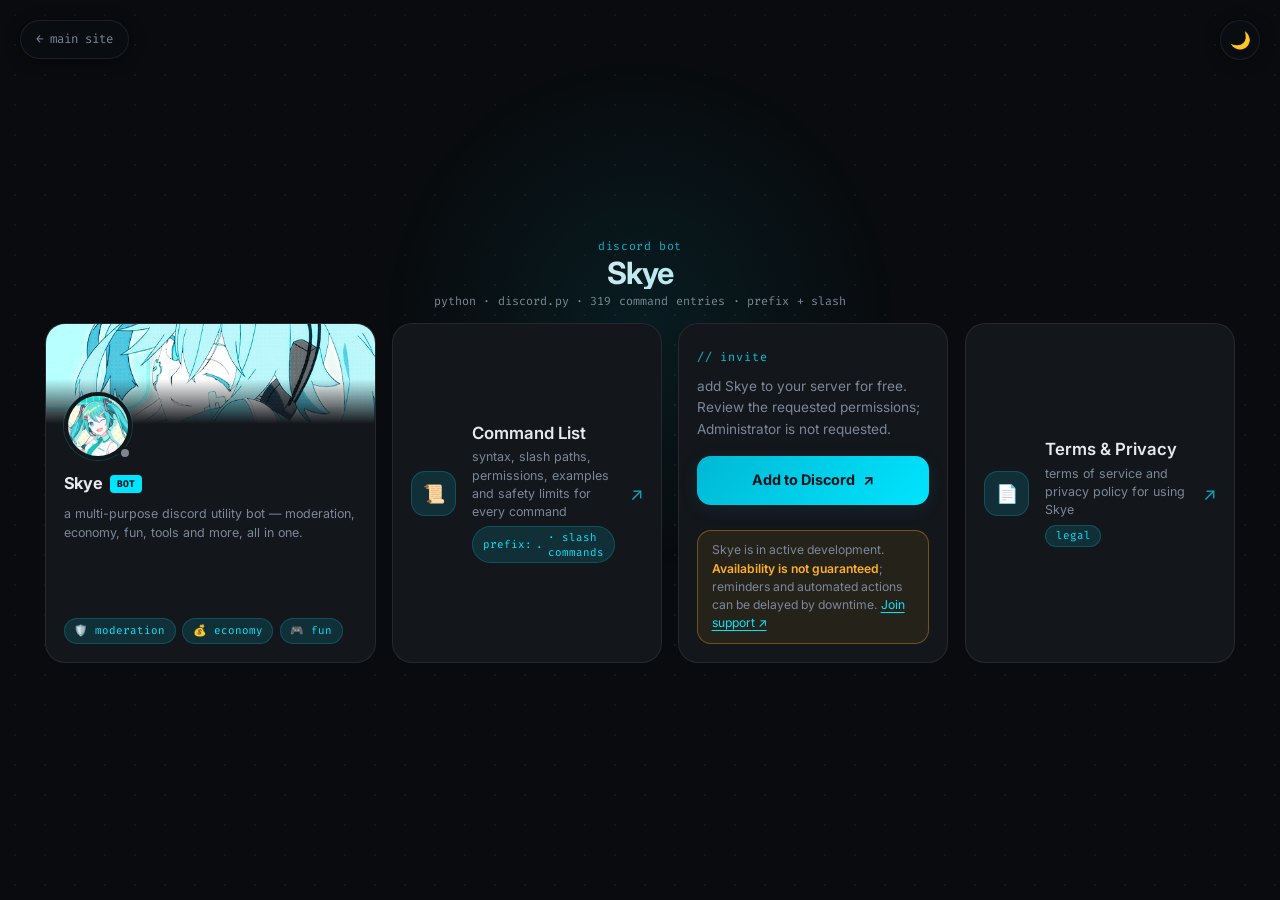
==== commit b71a25a3: "Update index.html" ====
--- a/index.html
+++ b/index.html
@@ -99,7 +99,7 @@
         </a>
 
         <div class="skye-disclaimer">
-          Skye is in active development. <b>Availability is not guaranteed</b>; reminders and automated actions can be delayed by downtime. <a href="https://discord.gg/9nbMfAznsJ" target="_blank" rel="noopener noreferrer">Join support ↗</a>
+          Skye is in active development. <b>Availability is not guaranteed</b>; reminders and automated actions can be delayed by downtime. <a href="https://discord.gg/URttZPvRkG" target="_blank" rel="noopener noreferrer">Join support ↗</a>
         </div>
       </section>
 
@@ -156,7 +156,7 @@
           <button type="button" id="commandsClear" class="docs-small-button">Clear</button>
         </div>
         <div class="book-list" id="commandsList" aria-label="Command results"></div>
-        <nav class="docs-nav" aria-label="Documentation links"><a href="#guide">Getting started</a><a href="https://discord.gg/9nbMfAznsJ" target="_blank" rel="noopener noreferrer">Support ↗</a></nav>
+        <nav class="docs-nav" aria-label="Documentation links"><a href="#guide">Getting started</a><a href="https://discord.gg/URttZPvRkG" target="_blank" rel="noopener noreferrer">Support ↗</a></nav>
       </div>
     </div>
   </div>
@@ -187,7 +187,7 @@
     <li>Do not exploit vulnerabilities, bypass permissions or rate limits, manipulate virtual balances through abuse, or deliberately disrupt the bot or other servers.</li>
     <li>Do not submit passwords, access tokens, financial details, health information or other sensitive personal information through commands, confessions or third-party lookups.</li>
     <li>Only submit text, images and other material you are entitled to use. Respect other people’s privacy and intellectual property.</li>
-    <li>Report suspected vulnerabilities privately by <a href="https://discord.gg/9nbMfAznsJ" target="_blank" rel="noopener noreferrer">joining support and opening a ticket</a>. Do not test destructive behaviour on servers without permission or post secrets in public reports.</li>
+    <li>Report suspected vulnerabilities privately by <a href="https://discord.gg/URttZPvRkG" target="_blank" rel="noopener noreferrer">joining support and opening a ticket</a>. Do not test destructive behaviour on servers without permission or post secrets in public reports.</li>
   </ul>
   <h4>4. Community content and virtual games</h4>
   <p>You retain your rights in submitted content. You allow Skye to process and display it as needed for the feature you request—for example, posting an announcement, translating text, delivering a reminder or forwarding a bug report. You are responsible for your submissions.</p>
@@ -201,11 +201,11 @@
   <p>To the extent permitted by applicable law, Skye is provided as available, without a promise that it will be uninterrupted, error-free or suitable for a particular purpose. To that same extent, the operator is not responsible for indirect or consequential loss arising from use, downtime or third-party failures.</p>
   <p>Nothing in these terms excludes or limits rights, warranties or liability that cannot lawfully be excluded or limited, including applicable consumer rights. Server administrators and Discord retain their own responsibilities; these terms do not replace their rules.</p>
   <h4>7. Changes and contact</h4>
-  <p>Updates will be posted here with a revised date. Material changes will be announced through support where practical, and any notice or consent required by applicable law will be respected. If you no longer agree, stop using Skye. Questions, abuse reports and disputes should be raised by <a href="https://discord.gg/9nbMfAznsJ" target="_blank" rel="noopener noreferrer">joining the support server and opening a ticket</a> for judokacube.</p>
+  <p>Updates will be posted here with a revised date. Material changes will be announced through support where practical, and any notice or consent required by applicable law will be respected. If you no longer agree, stop using Skye. Questions, abuse reports and disputes should be raised by <a href="https://discord.gg/URttZPvRkG" target="_blank" rel="noopener noreferrer">joining the support server and opening a ticket</a> for judokacube.</p>
 </section>
 <section class="skye-legal-section" id="privacyContent" tabindex="-1">
   <h3>Privacy Policy</h3>
-  <p><b>Effective and last updated: 3 October 2026.</b> This policy covers data handled by the Skye bot and this website. The operator is judokacube. For privacy questions, access, correction or deletion requests, <a href="https://discord.gg/9nbMfAznsJ" target="_blank" rel="noopener noreferrer">join the support server and open a ticket</a>. Do not post personal information in a public support channel.</p>
+  <p><b>Effective and last updated: 3 October 2026.</b> This policy covers data handled by the Skye bot and this website. The operator is judokacube. For privacy questions, access, correction or deletion requests, <a href="https://discord.gg/URttZPvRkG" target="_blank" rel="noopener noreferrer">join the support server and open a ticket</a>. Do not post personal information in a public support channel.</p>
   <h4>1. What the bot receives</h4>
   <p>Discord supplies information the bot is allowed to access: user, server, channel, message and role IDs; usernames and display names; avatars; membership and role information; command arguments and interactions; messages in accessible channels; and relevant server events. Presence data is available only when the operator enables Discord’s presence intent. The bot does not record voice audio.</p>
   <p>Receiving an event does not mean all of its contents are permanently stored. Message content is processed to run commands and configured features such as filtering, counting, automatic responses, XP and AFK notices. The Discord client also maintains temporary in-memory caches. Skye cannot read arbitrary private conversations between other users.</p>
@@ -239,7 +239,7 @@
   <p><b>Persistent records:</b> configuration, balances, XP, warnings, ownership and similar state remain until the relevant feature removes or replaces them, an authorized user/admin uses an available removal command, or the operator handles a request. Reminders are removed after delivery/cancellation, or after their delivery-retry period expires. There is no universal automatic deletion period. Disabling a module or removing Skye from a server does not automatically erase its saved database records.</p>
   <p><b>Discord copies:</b> bot responses, log messages, confession posts, reports and support tickets remain in Discord until deleted there under the relevant permissions and Discord’s handling. Clearing a local record does not erase screenshots, third-party copies or messages already posted. Diagnostic logs and any recovery copies are separate from feature records; ask support to include relevant operator-controlled copies in your request. We do not promise a backup-retention period that has not been established.</p>
   <h4>6. Your choices and requests</h4>
-  <p>Use available feature controls to cancel reminders, remove your AFK status or stop participating. Server administrators can disable optional modules and remove the bot’s permissions or installation. For broader requests, <a href="https://discord.gg/9nbMfAznsJ" target="_blank" rel="noopener noreferrer">join support and make a ticket</a>.</p>
+  <p>Use available feature controls to cancel reminders, remove your AFK status or stop participating. Server administrators can disable optional modules and remove the bot’s permissions or installation. For broader requests, <a href="https://discord.gg/URttZPvRkG" target="_blank" rel="noopener noreferrer">join support and make a ticket</a>.</p>
   <p>In the ticket, say whether you want access, correction or deletion, provide your Discord user ID and relevant server ID(s), and describe the records involved. We may ask you to verify control of the account or your authority over server configuration. Never provide your password, bot token or account token. We will assess the request and respond without undue delay and within applicable legal deadlines; limited retention may be necessary for legal obligations, security or unresolved abuse reports, and we will explain any restriction.</p>
   <p>Depending on applicable law, you may also have rights to portability, restriction, objection, withdrawal of consent where consent is used, and a complaint to your local data-protection authority. These rights are not all absolute. Server moderation disputes should also be raised with that server’s administrators; only the operator can address Skye’s separate local records.</p>
   <h4>7. Website, security and children</h4>
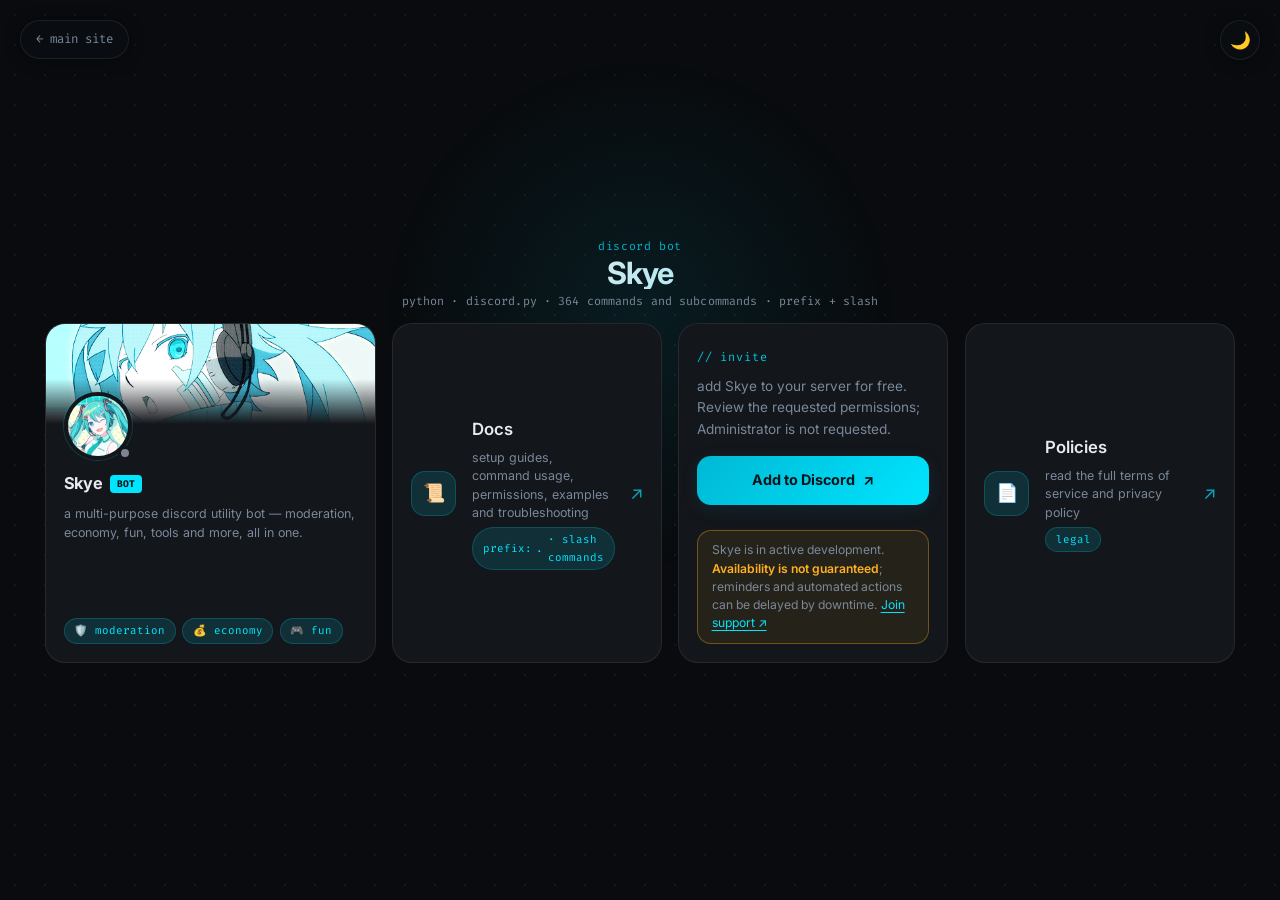
==== commit 952c83a4: "update" ====
--- a/index.html
+++ b/index.html
@@ -4,12 +4,12 @@
   <meta charset="UTF-8" />
   <meta name="viewport" content="width=device-width, initial-scale=1.0" />
   <title>Skye — Discord Bot</title>
-  <meta name="description" content="Skye Discord bot: 319 command entries, complete prefix and slash documentation, setup guides, terms and privacy." />
+  <meta name="description" content="Skye Discord bot: 364 commands and subcommands, complete prefix and slash documentation, setup guides, terms and privacy." />
   <link rel="icon" type="image/x-icon" href="assets/favicon.ico" />
   <link rel="preconnect" href="https://fonts.googleapis.com" />
   <link rel="preconnect" href="https://fonts.gstatic.com" crossorigin />
   <link href="https://fonts.googleapis.com/css2?family=Inter:wght@300;400;500;600;700&family=Fira+Code:wght@400;500&display=swap" rel="stylesheet" />
-  <link rel="stylesheet" href="style.css?v=3" />
+  <link rel="stylesheet" href="style.css?v=5" />
   <script>
     (function () {
       try {
@@ -31,7 +31,7 @@
     <header class="dash-hero fade-in">
       <span class="dash-eyebrow">discord bot</span>
       <h1 class="dash-title">Skye</h1>
-      <p class="dash-desc">python · discord.py · 319 command entries · prefix + slash</p>
+      <p class="dash-desc">python · discord.py · 364 commands and subcommands · prefix + slash</p>
     </header>
 
     <div class="skye-tile-grid">
@@ -67,16 +67,16 @@
       </section>
 
       <!-- COMMAND LIST TILE -->
-      <button class="tile skye-tile-commands" id="openCommands" aria-haspopup="dialog">
+      <a class="tile skye-tile-commands" href="docs.html">
         <div class="tile-spotlight" aria-hidden="true"></div>
         <div class="skye-commands-icon">📜</div>
         <div class="skye-commands-text">
-          <h3 class="skye-commands-title">Command List</h3>
-          <p class="skye-commands-desc">syntax, slash paths, permissions, examples and safety limits for every command</p>
+          <h3 class="skye-commands-title">Docs</h3>
+          <p class="skye-commands-desc">setup guides, command usage, permissions, examples and troubleshooting</p>
           <span class="skye-commands-badge">prefix: <code>.</code> · slash commands</span>
         </div>
         <span class="tile-launch-arrow skye-commands-arrow">↗</span>
-      </button>
+      </a>
 
       <!-- INVITE TILE -->
       <section class="tile skye-tile-invite" aria-label="Invite Skye to your server">
@@ -99,170 +99,31 @@
         </a>
 
         <div class="skye-disclaimer">
-          Skye is in active development. <b>Availability is not guaranteed</b>; reminders and automated actions can be delayed by downtime. <a href="https://discord.gg/URttZPvRkG" target="_blank" rel="noopener noreferrer">Join support ↗</a>
+          Skye is in active development. <b>Availability is not guaranteed</b>; reminders and automated actions can be delayed by downtime. <a href="https://discord.gg/R38JMtnBVx" target="_blank" rel="noopener noreferrer">Join support ↗</a>
         </div>
       </section>
 
       <!-- TERMS & PRIVACY TILE -->
-      <button class="tile skye-tile-terms" id="openTerms" aria-haspopup="dialog">
+      <a class="tile skye-tile-terms" href="policies.html">
         <div class="tile-spotlight" aria-hidden="true"></div>
         <div class="skye-commands-icon">📄</div>
         <div class="skye-commands-text">
-          <h3 class="skye-commands-title">Terms &amp; Privacy</h3>
-          <p class="skye-commands-desc">terms of service and privacy policy for using Skye</p>
+          <h3 class="skye-commands-title">Policies</h3>
+          <p class="skye-commands-desc">read the full terms of service and privacy policy</p>
           <span class="skye-commands-badge">legal</span>
         </div>
         <span class="tile-launch-arrow skye-commands-arrow">↗</span>
-      </button>
+      </a>
 
     </div>
   </main>
 
-  <!-- ░░ COMMANDS MODAL ░░ -->
-  <div class="modal-overlay" id="commandsModal" aria-hidden="true" inert role="dialog" aria-modal="true" aria-labelledby="commandsTitle">
-    <div class="modal-box book-modal-box">
-      <button class="modal-close" id="closeCommands" aria-label="Close command list">✕</button>
-
-      <div class="book-modal-card">
-        <div class="book-modal-label">// skye commands</div>
-        <h2 class="book-modal-title" id="commandsTitle">Skye Command Reference</h2>
-        <p class="book-modal-sub">319 command entries, including group overviews and the operator-only shutdown command. Default prefix: <code>.</code>. Updated 3 October 2026.</p>
-
-        <div class="book-search-row">
-          <span class="book-search-icon">🔍</span>
-          <input
-            type="text"
-            id="commandsSearch"
-            class="book-search-input"
-            placeholder="search names, slash paths, permissions…"
-            aria-label="Search the command reference"
-            autocomplete="off"
-            spellcheck="false"
-          />
-          <span class="book-search-count" id="commandsCount" role="status" aria-live="polite" aria-atomic="true"></span>
-        </div>
-
-        <div class="docs-filter-row">
-          <div class="docs-filter-field"><label for="commandsCategory">Category</label>
-          <select id="commandsCategory"><option value="">All categories</option></select></div>
-          <div class="docs-filter-field"><label for="commandsSort">Sort by</label>
-          <select id="commandsSort">
-            <option value="name">Name: A–Z</option>
-            <option value="name-desc">Name: Z–A</option>
-            <option value="category">Category, then name</option>
-            <option value="access">Access requirements</option>
-            <option value="arguments">Fewest required arguments</option>
-          </select></div>
-          <button type="button" id="commandsClear" class="docs-small-button">Clear</button>
-        </div>
-        <div class="book-list" id="commandsList" aria-label="Command results"></div>
-        <nav class="docs-nav" aria-label="Documentation links"><a href="#guide">Getting started</a><a href="https://discord.gg/URttZPvRkG" target="_blank" rel="noopener noreferrer">Support ↗</a></nav>
-      </div>
-    </div>
-  </div>
-
-  <!-- ░░ TERMS & PRIVACY MODAL ░░ -->
-  <div class="modal-overlay" id="termsModal" aria-hidden="true" inert role="dialog" aria-modal="true" aria-labelledby="termsTitle">
-    <div class="modal-box book-modal-box">
-      <button class="modal-close" id="closeTerms" aria-label="Close terms and privacy">✕</button>
-
-      <div class="book-modal-card skye-legal-card">
-        <div class="book-modal-label">// legal</div>
-        <h2 class="book-modal-title" id="termsTitle" tabindex="-1">Terms &amp; Privacy Policy</h2>
-        <p class="book-modal-sub">Updated 3 October 2026. Operated by judokacube. Privacy requests: join support and open a ticket.</p>
-        <nav class="docs-nav" aria-label="Policy sections"><a href="#terms">Terms of Service</a><a href="#privacy">Privacy Policy</a><a href="policies.html">Open full page ↗</a></nav>
-        <div class="skye-legal-scroll">
-<section class="skye-legal-section" id="termsContent" tabindex="-1">
-  <h3>Terms of Service</h3>
-  <p><b>Effective and last updated: 3 October 2026.</b> These terms cover Skye, the Discord bot operated by judokacube, and this documentation website. Skye is an independent community project, not a Discord product or an emergency service.</p>
-  <h4>1. Using Skye</h4>
-  <p>By adding Skye to a server or using its features, you agree to these terms. If you do not agree, stop using the bot and, if you administer the server, remove it. The privacy policy below explains data handling; accepting these terms does not replace any consent required by law.</p>
-  <p>You must meet Discord’s minimum age requirement, including any higher minimum in your country, and follow <a href="https://discord.com/terms" target="_blank" rel="noopener noreferrer">Discord’s Terms of Service</a> and <a href="https://discord.com/guidelines" target="_blank" rel="noopener noreferrer">Community Guidelines</a>. If local law requires a parent or guardian’s permission, obtain it before using Skye.</p>
-  <h4>2. Server administration and permissions</h4>
-  <p>Only install or configure Skye where you are authorized to do so. Server administrators choose enabled modules, channels, roles and moderation rules, and are responsible for informing members about relevant features. Grant only the permissions needed for the features you use. The invite does not request Administrator; additional capabilities may require specific permissions or Discord server features.</p>
-  <p>Check targets, settings and confirmation prompts before taking action. Deleting messages, channels, roles or webhooks can be irreversible. Moderation and anti-abuse tools depend on Discord permissions, role order, configuration and availability. They do not guarantee prevention of raids, unauthorized changes, lost data or false positives, and they are not a backup service.</p>
-  <h4>3. Acceptable use</h4>
-  <ul>
-    <li>Do not use Skye for harassment, spam, discrimination, doxxing, impersonation, illegal activity or unauthorized access.</li>
-    <li>Do not exploit vulnerabilities, bypass permissions or rate limits, manipulate virtual balances through abuse, or deliberately disrupt the bot or other servers.</li>
-    <li>Do not submit passwords, access tokens, financial details, health information or other sensitive personal information through commands, confessions or third-party lookups.</li>
-    <li>Only submit text, images and other material you are entitled to use. Respect other people’s privacy and intellectual property.</li>
-    <li>Report suspected vulnerabilities privately by <a href="https://discord.gg/URttZPvRkG" target="_blank" rel="noopener noreferrer">joining support and opening a ticket</a>. Do not test destructive behaviour on servers without permission or post secrets in public reports.</li>
-  </ul>
-  <h4>4. Community content and virtual games</h4>
-  <p>You retain your rights in submitted content. You allow Skye to process and display it as needed for the feature you request—for example, posting an announcement, translating text, delivering a reminder or forwarding a bug report. You are responsible for your submissions.</p>
-  <p>Confessions are anonymous to ordinary readers, not to the operator: author IDs are retained for abuse investigations. Prefix command text may be visible before a deletion completes. Do not use confessions as a secure or confidential reporting channel.</p>
-  <p>Coins, XP and casino-style games are entertainment only. Virtual balances are server-specific, have no cash value, and cannot be purchased, redeemed or exchanged for money or goods through Skye. Skye does not accept real-money wagers. Do not use its virtual games to facilitate real-money gambling.</p>
-  <p>Giveaway hosts are responsible for eligibility, prizes, lawful operation and prize delivery. Skye only manages entries and winner selection; it does not sponsor or guarantee a giveaway.</p>
-  <h4>5. Availability, changes and suspension</h4>
-  <p>Skye is provided free of charge and is under active development. There is no uptime or support-response guarantee. Maintenance, errors, hosting interruptions, Discord changes and third-party outages may delay commands, reminders or temporary moderation expiry. Features and limits may change or be discontinued.</p>
-  <p>We may restrict access, disable features or remove Skye from a server to address abuse, security, legal requirements or operational needs. We will provide notice where practical, but urgent protective action may occur first. Stored data may be lost through failures; do not rely on Skye as your only record.</p>
-  <h4>6. Responsibility and your legal rights</h4>
-  <p>To the extent permitted by applicable law, Skye is provided as available, without a promise that it will be uninterrupted, error-free or suitable for a particular purpose. To that same extent, the operator is not responsible for indirect or consequential loss arising from use, downtime or third-party failures.</p>
-  <p>Nothing in these terms excludes or limits rights, warranties or liability that cannot lawfully be excluded or limited, including applicable consumer rights. Server administrators and Discord retain their own responsibilities; these terms do not replace their rules.</p>
-  <h4>7. Changes and contact</h4>
-  <p>Updates will be posted here with a revised date. Material changes will be announced through support where practical, and any notice or consent required by applicable law will be respected. If you no longer agree, stop using Skye. Questions, abuse reports and disputes should be raised by <a href="https://discord.gg/URttZPvRkG" target="_blank" rel="noopener noreferrer">joining the support server and opening a ticket</a> for judokacube.</p>
-</section>
-<section class="skye-legal-section" id="privacyContent" tabindex="-1">
-  <h3>Privacy Policy</h3>
-  <p><b>Effective and last updated: 3 October 2026.</b> This policy covers data handled by the Skye bot and this website. The operator is judokacube. For privacy questions, access, correction or deletion requests, <a href="https://discord.gg/URttZPvRkG" target="_blank" rel="noopener noreferrer">join the support server and open a ticket</a>. Do not post personal information in a public support channel.</p>
-  <h4>1. What the bot receives</h4>
-  <p>Discord supplies information the bot is allowed to access: user, server, channel, message and role IDs; usernames and display names; avatars; membership and role information; command arguments and interactions; messages in accessible channels; and relevant server events. Presence data is available only when the operator enables Discord’s presence intent. The bot does not record voice audio.</p>
-  <p>Receiving an event does not mean all of its contents are permanently stored. Message content is processed to run commands and configured features such as filtering, counting, automatic responses, XP and AFK notices. The Discord client also maintains temporary in-memory caches. Skye cannot read arbitrary private conversations between other users.</p>
-  <h4>2. Data stored for features</h4>
-  <ul>
-    <li><b>Configuration and access:</b> server preferences, enabled modules, channel and role IDs, panel text, custom aliases/responses, security rules, exemptions, and saved permission states.</li>
-    <li><b>Tickets and voice rooms:</b> channel IDs, owner IDs, ticket panel/support-role references, temporary-room ownership and configuration. Ticket conversation content stays in Discord; Skye does not create a separate transcript archive.</li>
-    <li><b>Moderation and membership:</b> warnings with reasons, moderator IDs and timestamps; temporary-ban expiry records; moderation counters; and join, leave, nickname and role-change history. Membership history is recorded independently of whether optional event logging is enabled.</li>
-    <li><b>Community activity:</b> balances, reward cooldowns, XP, reminder text and due times, AFK reasons/timestamps, giveaway entries and winners, counting state, bump-reminder state, and booster-role ownership/sharing.</li>
-    <li><b>Confessions:</b> author ID, confession number and posted message ID for abuse investigation. The posted confession itself remains in Discord. The local record is not a promise of anonymity from the operator.</li>
-    <li><b>Bug reports:</b> report text, reporter ID, server context, report ID and timestamp. Reports may be forwarded to the operator’s Discord messages and a configured report channel, including channel context.</li>
-    <li><b>Deleted messages:</b> the snipe feature temporarily retains author information, a bounded content excerpt, deletion time and an attachment URL when present. Command messages are excluded from this cache.</li>
-  </ul>
-  <h4>3. Why data is used and who can see it</h4>
-  <p>Data is used to deliver requested or administrator-configured features, enforce permissions, operate moderation and anti-abuse controls, investigate reports, and maintain the service. We do not sell or license Discord user data, use it for advertising, or use message content to train AI models.</p>
-  <p>Command responses and feature output are often visible in their Discord channel. Examples include leaderboards, AFK notices, reminders and polls. Ticket participants, support staff and administrators may see ticket content. Authorized moderators can retrieve recent snipes or membership history. Event logging can send metadata and moderation/security information to configured channels; message edit/delete logs do not copy message bodies, and command messages are excluded.</p>
-  <p>The operator can access locally stored data and reports for operation and support. Discord processes bot interactions, messages and attachments under <a href="https://discord.com/privacy" target="_blank" rel="noopener noreferrer">its privacy policy</a>. Information may also be disclosed where required by law or necessary to address abuse, security incidents or the protection of legal rights.</p>
-  <p>Where data-protection law requires a legal basis, processing requested features is used to provide the service, and proportionate security, abuse prevention and support processing is based on legitimate interests. Legal obligations or consent may apply in specific circumstances. You may ask the operator about the basis relevant to your situation and exercise applicable rights below.</p>
-  <h4>4. Third-party requests</h4>
-  <ul>
-    <li><b>Translation:</b> text and language choices are sent to <a href="https://mymemory.translated.net/doc/usagelimits.php" target="_blank" rel="noopener noreferrer">MyMemory / Translated</a>. An operator-configured contact email may accompany requests. Do not translate confidential or sensitive text.</li>
-    <li><b>Weather:</b> a location query is sent to <a href="https://open-meteo.com/en/terms" target="_blank" rel="noopener noreferrer">Open-Meteo</a> for geocoding, followed by a weather request for the resulting coordinates.</li>
-    <li><b>Definitions:</b> the requested word is sent to <a href="https://dictionaryapi.dev/" target="_blank" rel="noopener noreferrer">Free Dictionary API</a>.</li>
-    <li><b>Reaction images:</b> an action category is requested from <a href="https://nekos.best/" target="_blank" rel="noopener noreferrer">nekos.best</a>; the lookup does not require sending the mentioned member’s ID. Discord may load the returned media.</li>
-    <li><b>Images:</b> uploaded images and supported Discord CDN links are downloaded and validated for the requested profile or server customization, then sent to Discord.</li>
-  </ul>
-  <p>These providers receive the request data and network metadata such as the bot host’s IP address. Their handling is governed by their own policies. Skye’s deletion of local data does not automatically delete information already processed by Discord or an external provider. Services may process data outside your country; their policies describe their arrangements.</p>
-  <h4>5. Retention and deletion</h4>
-  <p><b>Temporary memory:</b> snipe records are limited to 10 per channel, expire after one hour and are periodically removed; a bot restart clears them. Authorized moderators can clear a channel’s snipe cache. Short-lived game and rate-limit state expires, is pruned or is cleared on restart.</p>
-  <p><b>Bounded records:</b> the local database retains up to 100 bug reports and 200 confession-author mappings per server, and up to 25 membership-history events per user across at most 1,000 stored users per server. These are count limits, not guaranteed time-based deletion periods.</p>
-  <p><b>Persistent records:</b> configuration, balances, XP, warnings, ownership and similar state remain until the relevant feature removes or replaces them, an authorized user/admin uses an available removal command, or the operator handles a request. Reminders are removed after delivery/cancellation, or after their delivery-retry period expires. There is no universal automatic deletion period. Disabling a module or removing Skye from a server does not automatically erase its saved database records.</p>
-  <p><b>Discord copies:</b> bot responses, log messages, confession posts, reports and support tickets remain in Discord until deleted there under the relevant permissions and Discord’s handling. Clearing a local record does not erase screenshots, third-party copies or messages already posted. Diagnostic logs and any recovery copies are separate from feature records; ask support to include relevant operator-controlled copies in your request. We do not promise a backup-retention period that has not been established.</p>
-  <h4>6. Your choices and requests</h4>
-  <p>Use available feature controls to cancel reminders, remove your AFK status or stop participating. Server administrators can disable optional modules and remove the bot’s permissions or installation. For broader requests, <a href="https://discord.gg/URttZPvRkG" target="_blank" rel="noopener noreferrer">join support and make a ticket</a>.</p>
-  <p>In the ticket, say whether you want access, correction or deletion, provide your Discord user ID and relevant server ID(s), and describe the records involved. We may ask you to verify control of the account or your authority over server configuration. Never provide your password, bot token or account token. We will assess the request and respond without undue delay and within applicable legal deadlines; limited retention may be necessary for legal obligations, security or unresolved abuse reports, and we will explain any restriction.</p>
-  <p>Depending on applicable law, you may also have rights to portability, restriction, objection, withdrawal of consent where consent is used, and a complaint to your local data-protection authority. These rights are not all absolute. Server moderation disputes should also be raised with that server’s administrators; only the operator can address Skye’s separate local records.</p>
-  <h4>7. Website, security and children</h4>
-  <p>This website does not include advertising or analytics scripts. It stores your light/dark theme preference in your browser until you clear site data. Search and category filtering run in your browser and are not sent to the bot. The website host may process access/security logs, including IP addresses and request metadata. Google Fonts is loaded from Google, which receives the browser request; see <a href="https://policies.google.com/privacy" target="_blank" rel="noopener noreferrer">Google’s privacy policy</a>. Following an external link subjects that visit to the destination’s policies.</p>
-  <p>Skye uses permission checks, bounded processing and restricted local file access to reduce risk. These measures do not guarantee absolute security or confidentiality; no claim of end-to-end encryption is made for bot data. Report suspected exposure privately through a support ticket.</p>
-  <p>Skye is not intended for anyone below Discord’s minimum age or a higher applicable local minimum. If you believe ineligible child data has been provided, contact support so it can be investigated and appropriately removed. Do not submit sensitive child information in a public channel.</p>
-  <h4>8. Policy changes</h4>
-  <p>Changes will be posted with an updated date. Material changes will be announced through support where practical; additional notice or consent will be provided when required. For questions about these terms or this policy, contact judokacube by joining support and opening a ticket.</p>
-</section>
-
-        </div>
-      </div>
-    </div>
-  </div>
-
-  <noscript><style>html, body.dashboard-body { height:auto; overflow:auto; }</style><p class="docs-noscript">Enable JavaScript to browse the command documentation on this page. The <a href="policies.html">Terms and Privacy Policy</a> are available without JavaScript.</p></noscript>
   <!-- ░░ THEME TOGGLE ░░ -->
   <button class="theme-toggle" id="themeToggle" aria-label="Toggle light / dark mode">
     <span class="theme-icon theme-icon-moon">🌙</span>
     <span class="theme-icon theme-icon-sun">☀️</span>
   </button>
 
-  <script src="commands-data.js?v=3"></script>
-  <script src="script.js?v=3"></script>
+  <script src="script.js?v=4"></script>
 </body>
 </html>
--- a/style.css
+++ b/style.css
@@ -2590,7 +2590,7 @@
   gap: 0.6rem;
   padding-right: 0.3rem;
   scrollbar-width: thin;
-  scrollbar-color: var(--border-cyan) transparent;
+  scrollbar-color: var(--scroll-thumb) var(--scroll-track);
 }
 
 .book-list::-webkit-scrollbar { width: 10px; }
@@ -3437,7 +3437,7 @@
   gap: 1.3rem;
   padding-right: 0.4rem;
   scrollbar-width: thin;
-  scrollbar-color: var(--border-cyan) transparent;
+  scrollbar-color: var(--scroll-thumb) var(--scroll-track);
 }
 .skye-legal-scroll::-webkit-scrollbar { width: 10px; }
 .skye-legal-scroll::-webkit-scrollbar-track { background: transparent; }
@@ -3620,3 +3620,30 @@
   .skye-body .book-modal-card { display:block; overflow-y:auto; overscroll-behavior:contain; }
   .skye-body .book-list, .skye-body .skye-legal-scroll { overflow:visible; }
 }
+
+/* Standalone docs and policies retain the dashboard palette and card shapes. */
+a.skye-tile-commands, a.skye-tile-terms { color:inherit; text-decoration:none; }
+.skye-document { width:min(920px, calc(100% - 2rem)); padding-bottom:5rem; }
+.skye-document .page-navigation { margin-bottom:2rem; gap:1.25rem; }
+.page-navigation [aria-current="page"] { color:var(--text); text-decoration:none; }
+.skye-document h2 { font-size:1.25rem; margin-bottom:1rem; color:var(--text); }
+.skye-document .docs-guide { padding:1.5rem; margin:1.5rem 0; border:1px solid var(--border); border-radius:var(--radius); background:var(--bg-card); }
+.skye-document .docs-guide-body { padding:0; }
+.skye-document .book-list { display:flex; flex-direction:column; gap:1rem; overflow:visible; max-height:none; height:auto; padding:0; margin-top:1.5rem; }
+.skye-document .dragon-card { flex:none; width:100%; overflow:visible; }
+.skye-document .docs-command-section { margin-top:2.5rem; min-width:0; }
+.skye-document section { scroll-margin-top:1.5rem; }
+.skye-document .skye-legal-section { height:auto; overflow:visible; }
+.skye-document .docs-filter-row { margin-top:.8rem; }
+@media (max-width:480px) { .skye-document { margin:1.5rem auto; } .skye-document .docs-guide { padding:1rem; } .skye-document .page-navigation { gap:1rem; } }
+
+/* Match document and nested scrollbars to the active Skye palette. */
+:root { color-scheme:dark; --scroll-track:#0d1218; --scroll-thumb:#16778b; --scroll-hover:#00b8d4; }
+:root[data-theme="light"] { color-scheme:light; --scroll-track:#e6eef2; --scroll-thumb:#21889a; --scroll-hover:#006f80; }
+html, body, body * { scrollbar-color:var(--scroll-thumb) var(--scroll-track); scrollbar-width:thin; }
+html::-webkit-scrollbar, body::-webkit-scrollbar, body *::-webkit-scrollbar { width:10px; height:10px; }
+html::-webkit-scrollbar-track, body::-webkit-scrollbar-track, body *::-webkit-scrollbar-track { background:var(--scroll-track); }
+html::-webkit-scrollbar-thumb, body::-webkit-scrollbar-thumb, body *::-webkit-scrollbar-thumb { background:var(--scroll-thumb); border:2px solid var(--scroll-track); border-radius:999px; }
+html::-webkit-scrollbar-thumb:hover, body::-webkit-scrollbar-thumb:hover, body *::-webkit-scrollbar-thumb:hover { background:var(--scroll-hover); }
+html::-webkit-scrollbar-corner, body::-webkit-scrollbar-corner, body *::-webkit-scrollbar-corner { background:var(--scroll-track); }
+@media (forced-colors:active) { html, body, body * { scrollbar-color:auto; } }
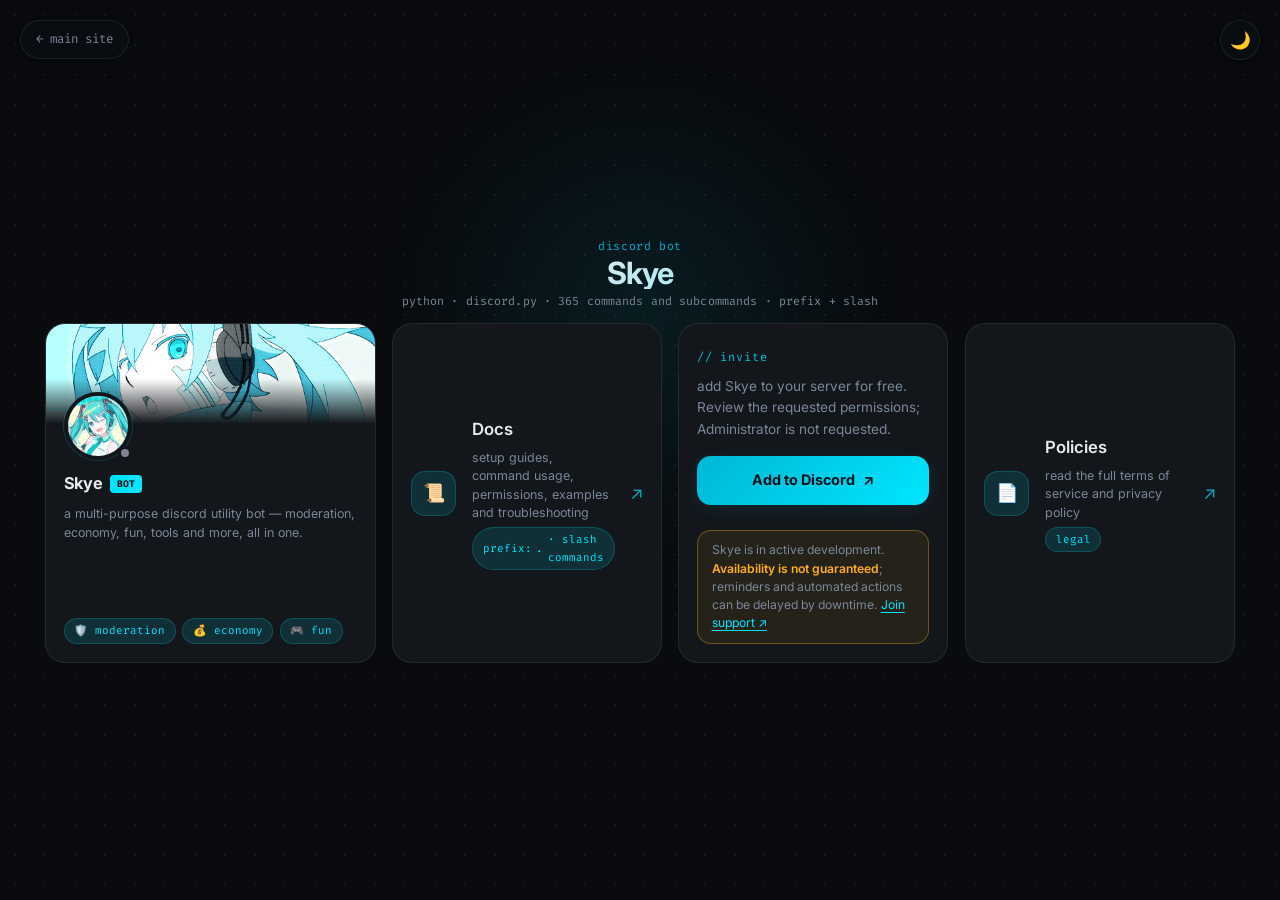
==== commit cf62eec5: "Add files via upload" ====
--- a/index.html
+++ b/index.html
@@ -4,12 +4,12 @@
   <meta charset="UTF-8" />
   <meta name="viewport" content="width=device-width, initial-scale=1.0" />
   <title>Skye — Discord Bot</title>
-  <meta name="description" content="Skye Discord bot: 364 commands and subcommands, complete prefix and slash documentation, setup guides, terms and privacy." />
+  <meta name="description" content="Skye Discord bot: 365 commands and subcommands, complete prefix and slash documentation, setup guides, terms and privacy." />
   <link rel="icon" type="image/x-icon" href="assets/favicon.ico" />
   <link rel="preconnect" href="https://fonts.googleapis.com" />
   <link rel="preconnect" href="https://fonts.gstatic.com" crossorigin />
   <link href="https://fonts.googleapis.com/css2?family=Inter:wght@300;400;500;600;700&family=Fira+Code:wght@400;500&display=swap" rel="stylesheet" />
-  <link rel="stylesheet" href="style.css?v=5" />
+  <link rel="stylesheet" href="style.css?v=6" />
   <script>
     (function () {
       try {
@@ -31,7 +31,7 @@
     <header class="dash-hero fade-in">
       <span class="dash-eyebrow">discord bot</span>
       <h1 class="dash-title">Skye</h1>
-      <p class="dash-desc">python · discord.py · 364 commands and subcommands · prefix + slash</p>
+      <p class="dash-desc">python · discord.py · 365 commands and subcommands · prefix + slash</p>
     </header>
 
     <div class="skye-tile-grid">
@@ -124,6 +124,6 @@
     <span class="theme-icon theme-icon-sun">☀️</span>
   </button>
 
-  <script src="script.js?v=4"></script>
+  <script src="script.js?v=6"></script>
 </body>
 </html>
